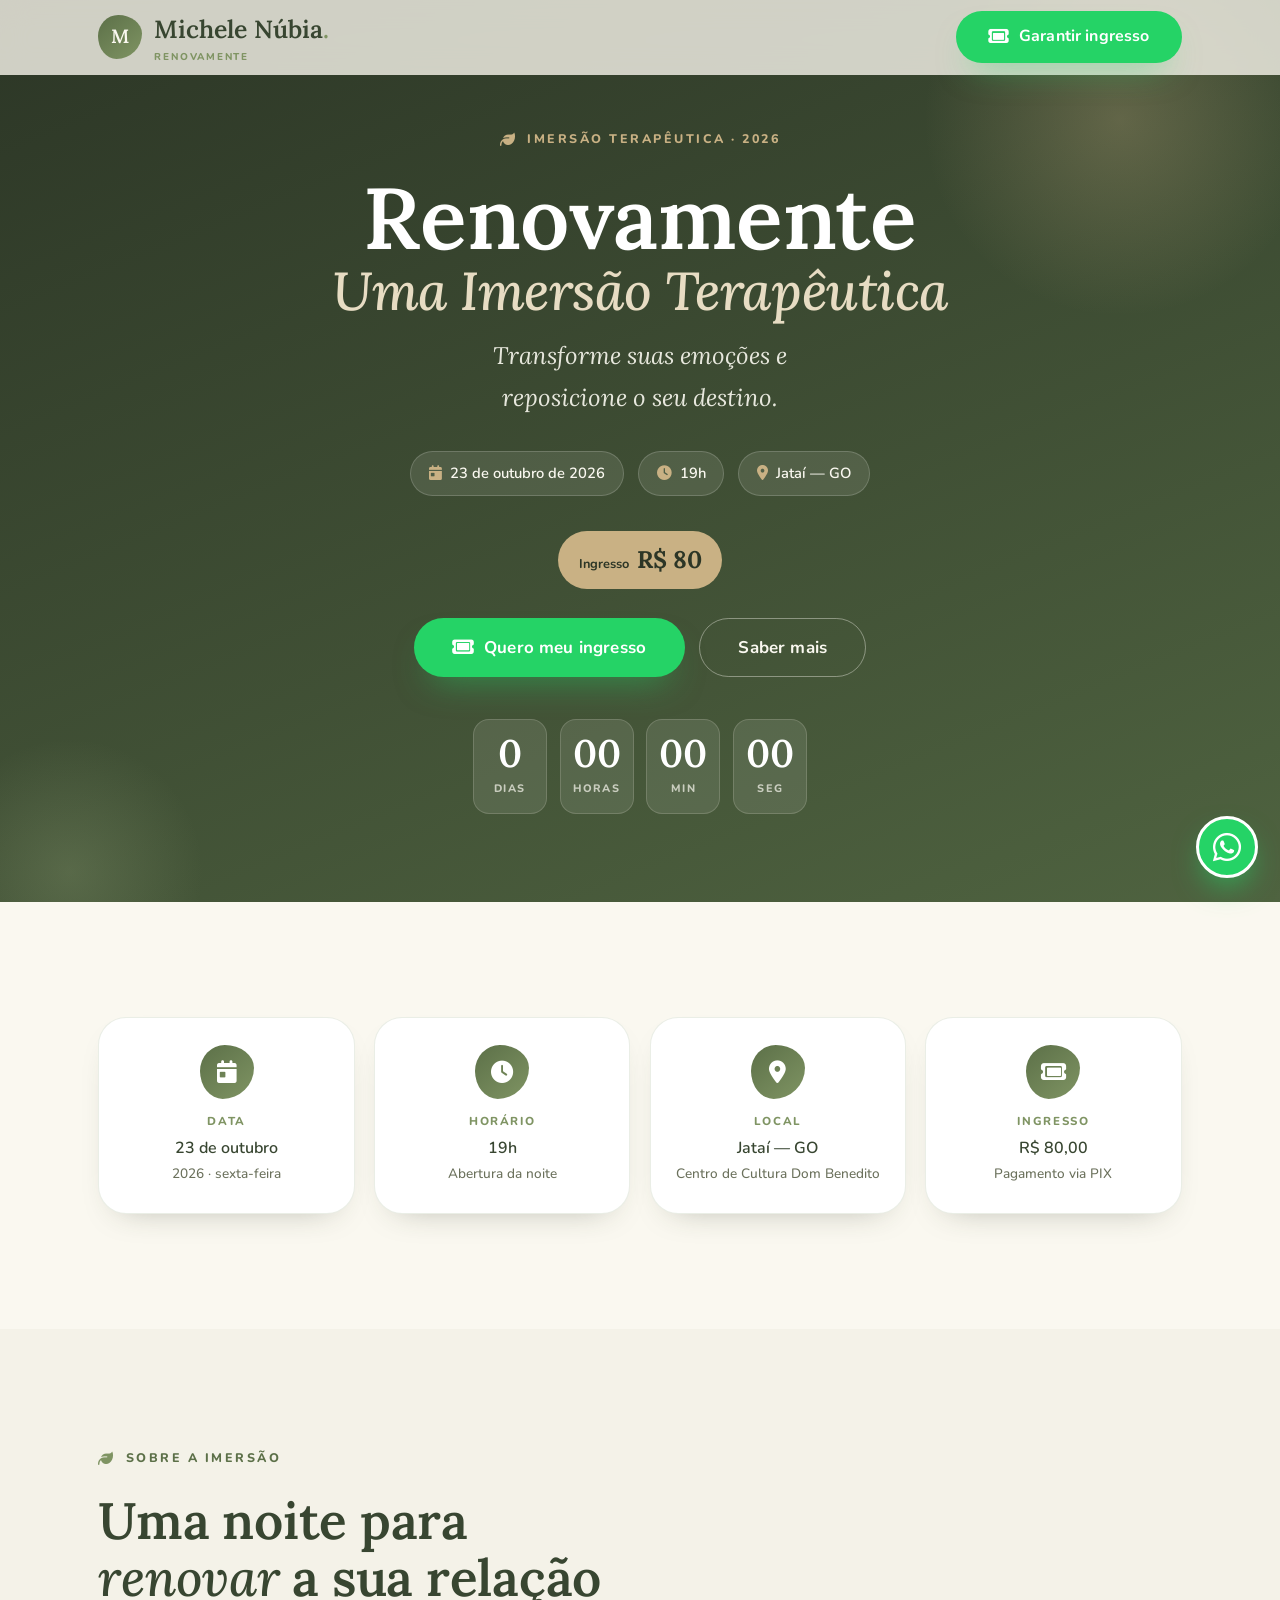
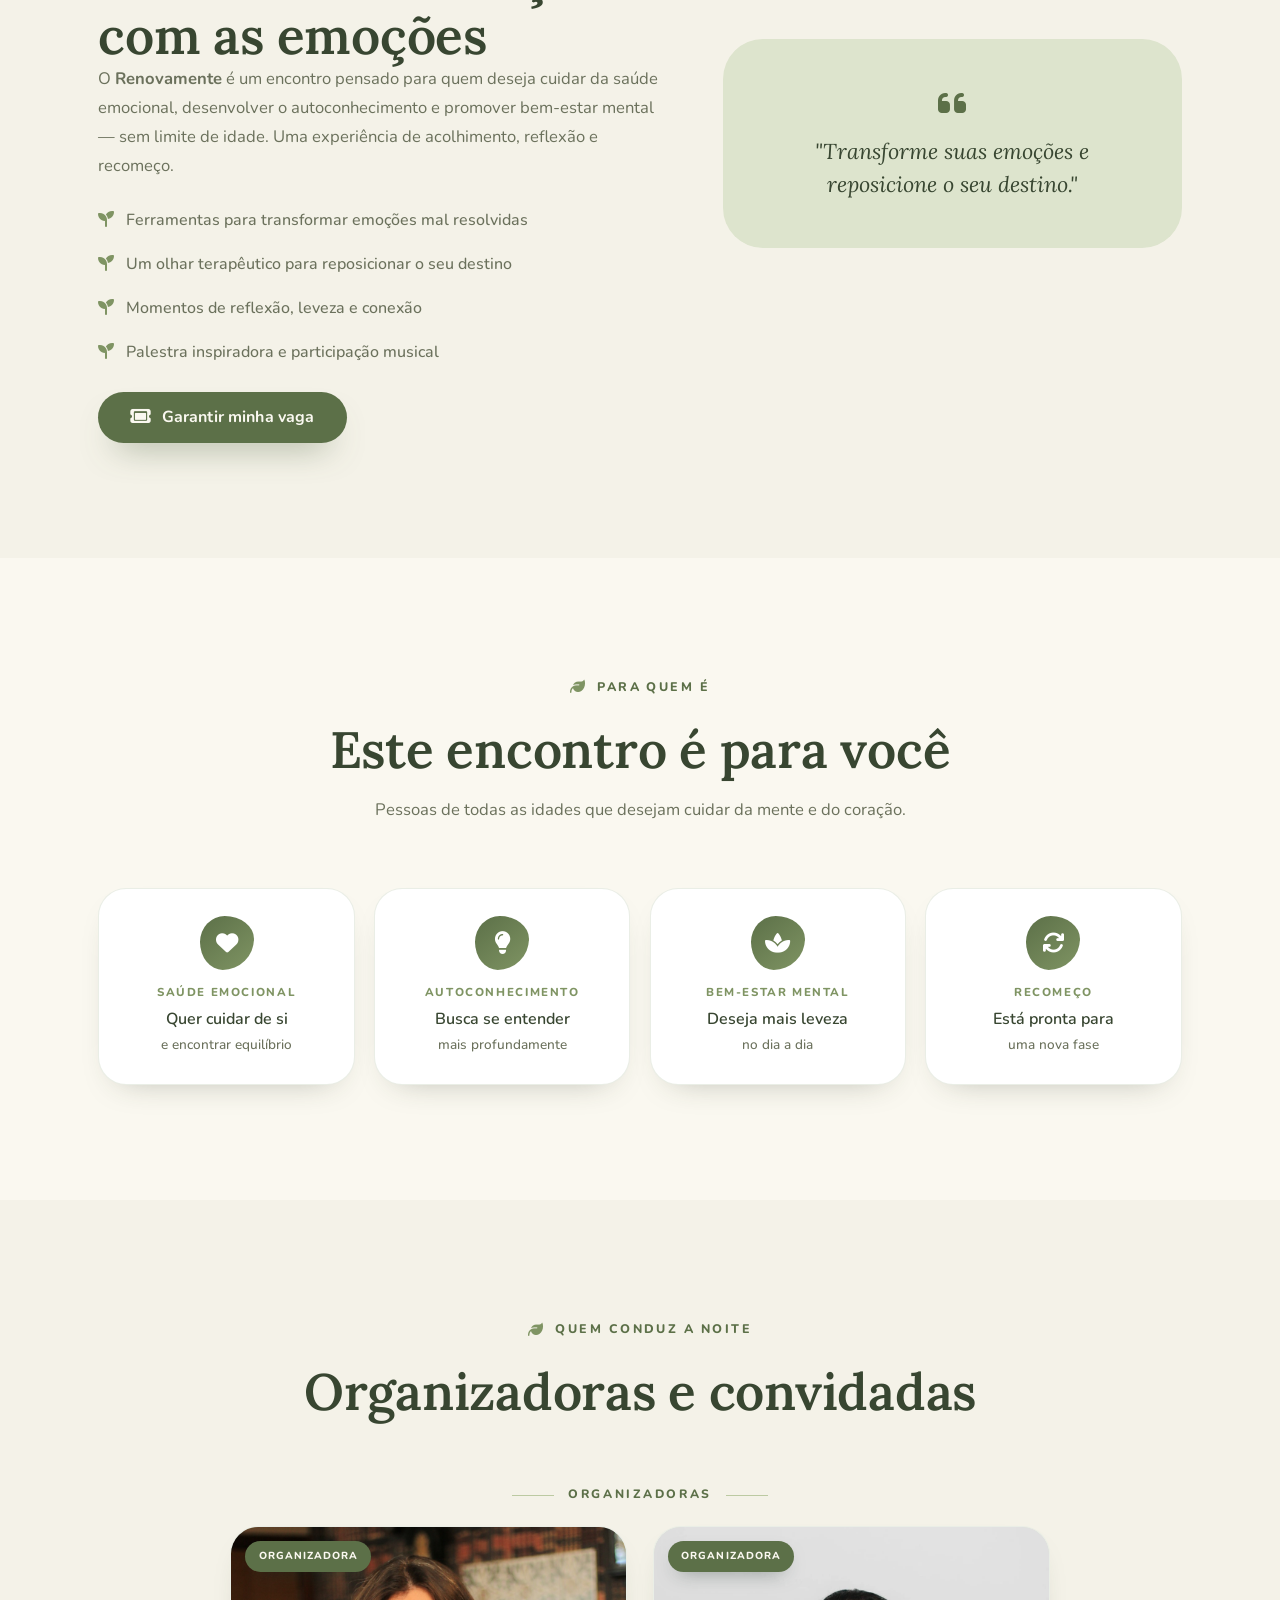
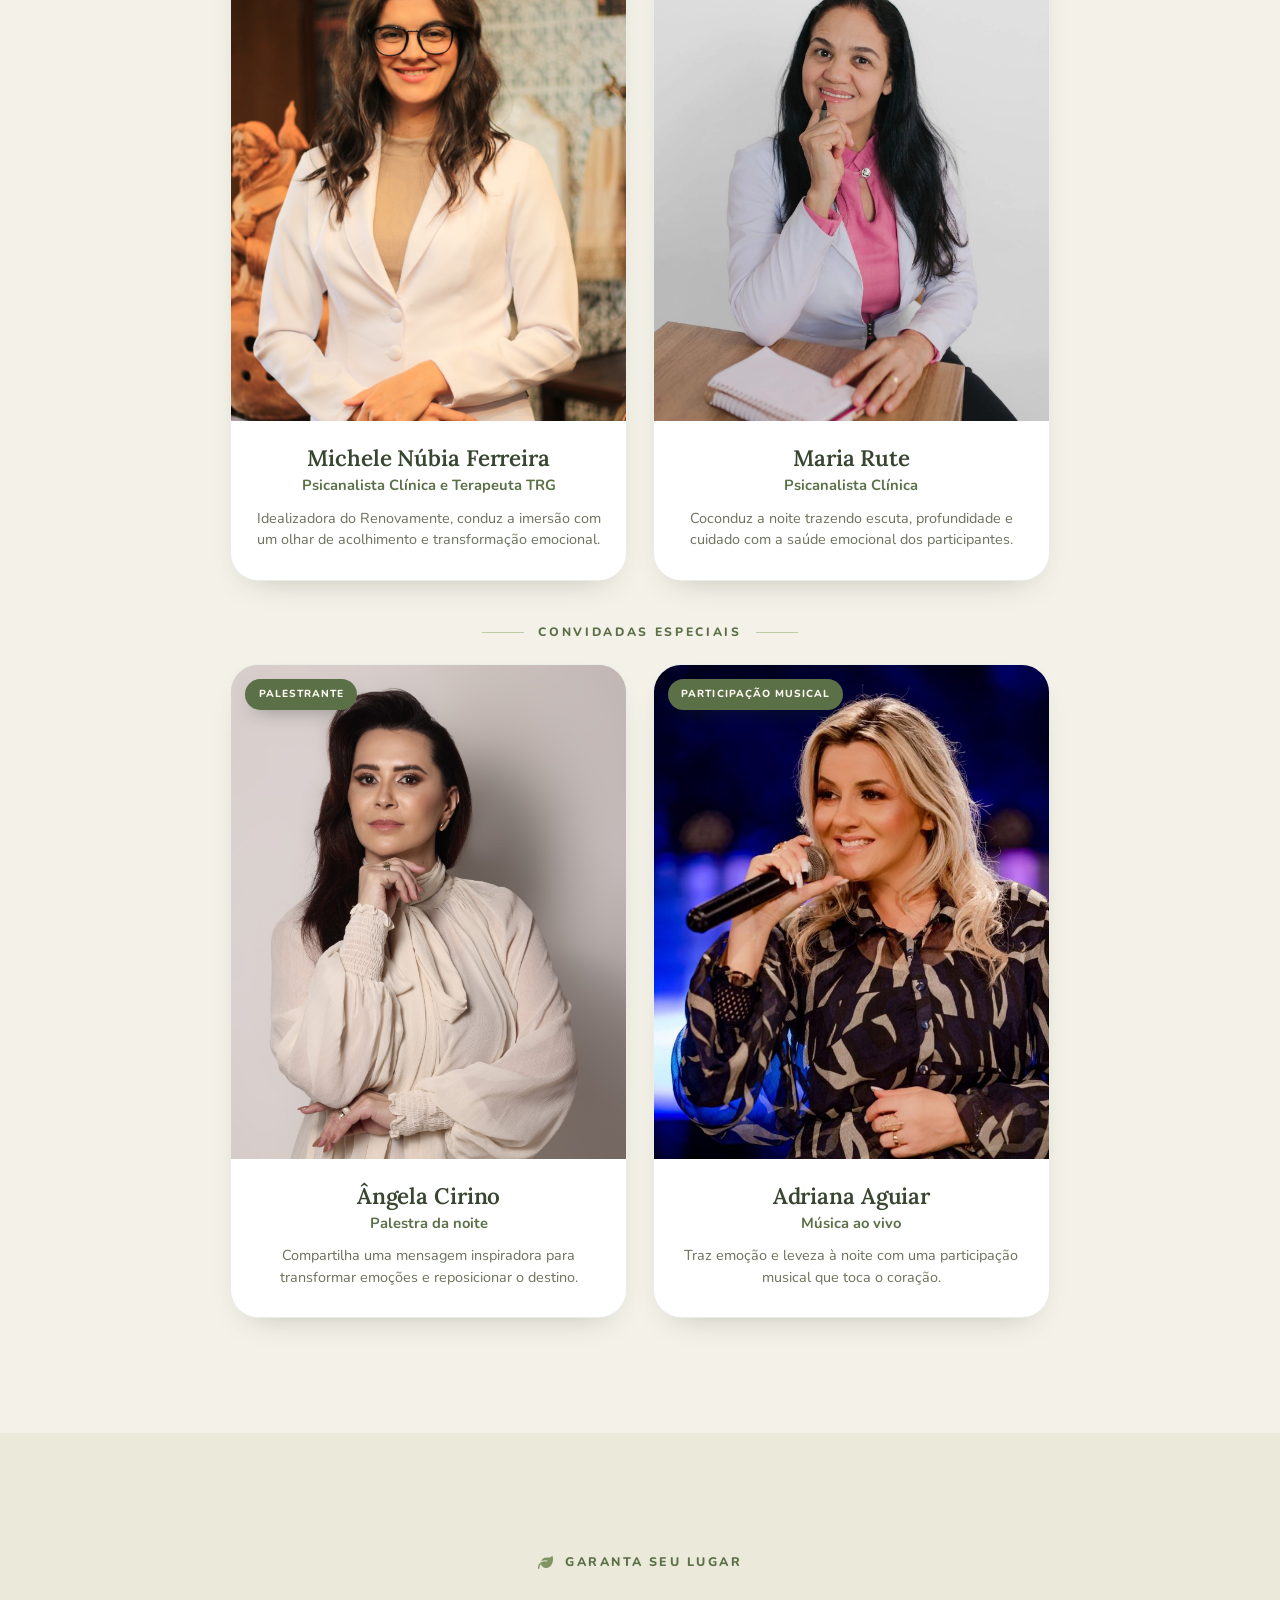
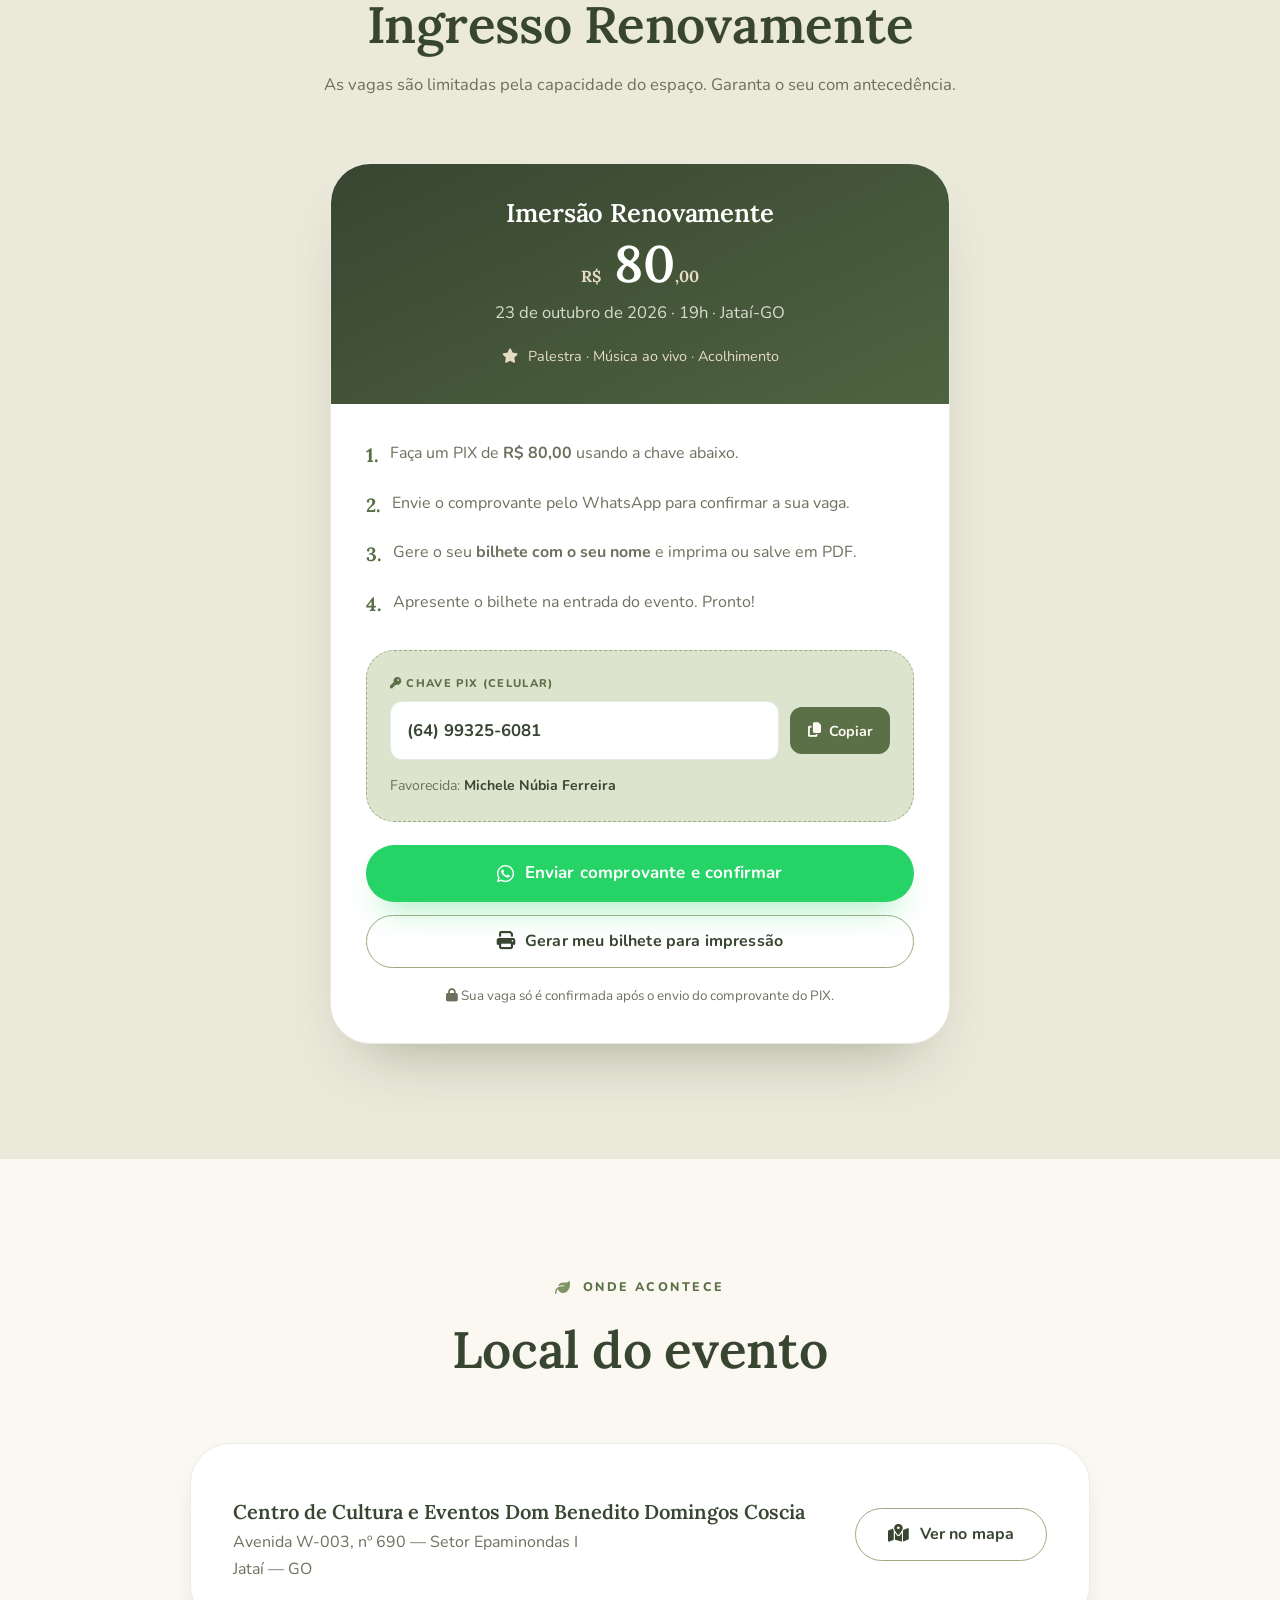
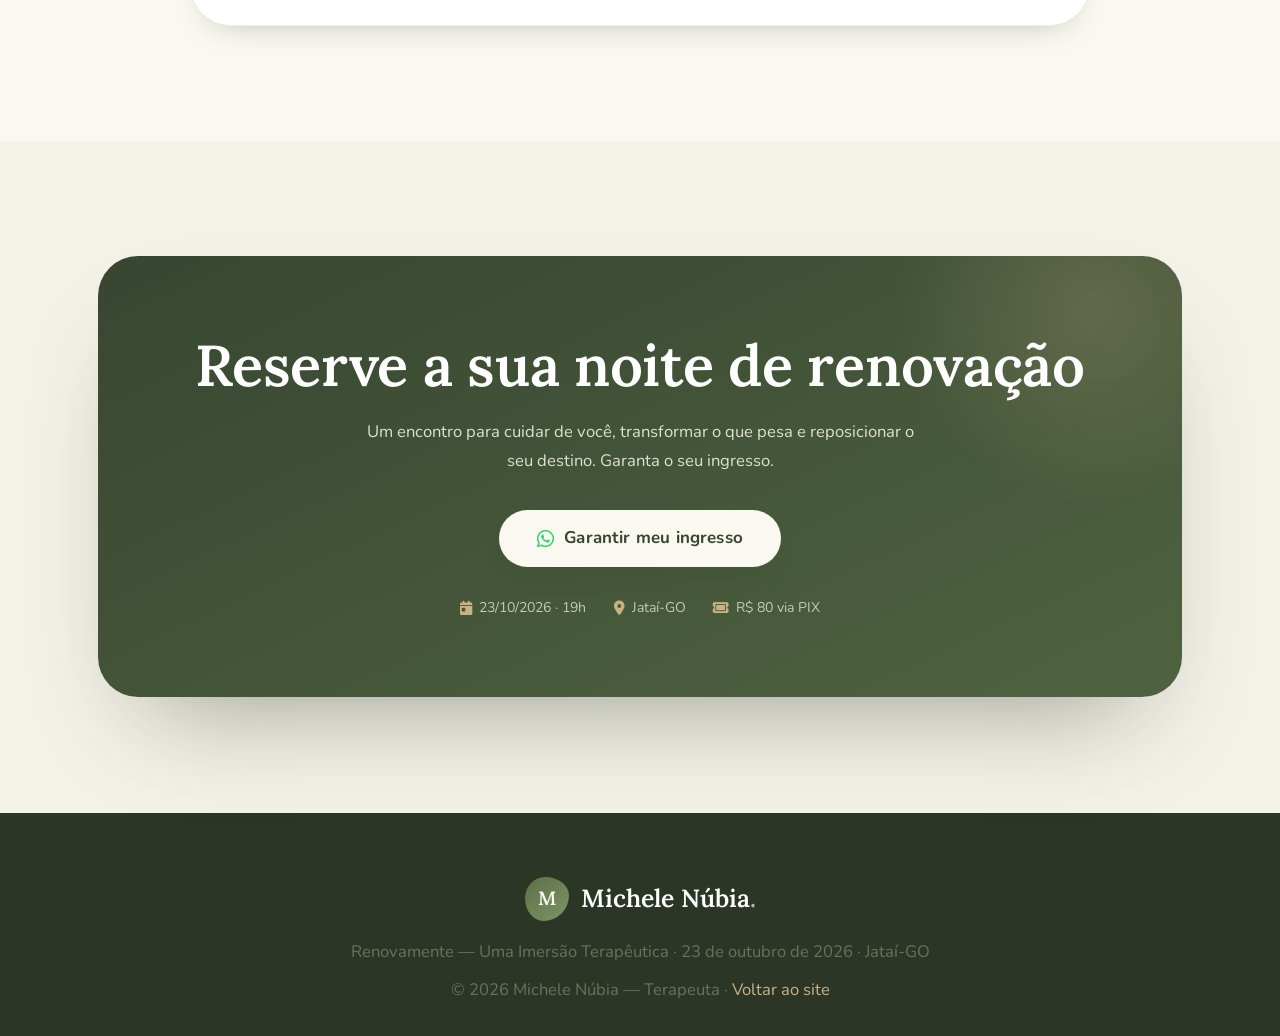
==== renovamente/index.html @ 95443073 "Adiciona fotos reais das organizadoras e convidadas do Renovamente - Fotos de Michele Núbia, Maria R" ====
<!DOCTYPE html>
<html lang="pt-BR">
<head>
  <meta charset="UTF-8">
  <meta name="viewport" content="width=device-width, initial-scale=1.0">

  <!-- ===================== SEO ===================== -->
  <title>Renovamente — Uma Imersão Terapêutica | 23/10/2026 · Jataí-GO</title>
  <meta name="description" content="Renovamente – Uma Imersão Terapêutica com Michele Núbia e Maria Rute. Palestra com Ângela Cirino e participação musical de Adriana Aguiar. 23 de outubro de 2026, 19h, em Jataí-GO. Ingressos R$ 80 via PIX. Transforme suas emoções e reposicione o seu destino.">
  <meta name="robots" content="index, follow, max-image-preview:large">
  <meta name="theme-color" content="#2c3626">
  <link rel="canonical" href="https://michelenubiapsi.com.br/renovamente/">

  <meta property="og:type" content="website">
  <meta property="og:locale" content="pt_BR">
  <meta property="og:site_name" content="Michele Núbia — Terapeuta">
  <meta property="og:title" content="Renovamente — Uma Imersão Terapêutica | 23/10/2026 · Jataí-GO">
  <meta property="og:description" content="Uma noite para transformar suas emoções e reposicionar o seu destino. Palestra, música e acolhimento. 23/10/2026, 19h, Jataí-GO. Ingressos R$ 80 via PIX.">
  <meta property="og:url" content="https://michelenubiapsi.com.br/renovamente/">
  <meta property="og:image" content="https://res.cloudinary.com/dmdaiwkyl/image/upload/v1772127393/META_ADS_1_nq2jwk.png">

  <meta name="twitter:card" content="summary_large_image">
  <meta name="twitter:title" content="Renovamente — Uma Imersão Terapêutica">
  <meta name="twitter:description" content="23/10/2026, 19h, Jataí-GO. Ingressos R$ 80 via PIX. Transforme suas emoções e reposicione o seu destino.">
  <meta name="twitter:image" content="https://res.cloudinary.com/dmdaiwkyl/image/upload/v1772127393/META_ADS_1_nq2jwk.png">

  <link rel="icon" href="/assets/img/favicon.svg" type="image/svg+xml">
  <link rel="apple-touch-icon" href="/assets/img/favicon.svg">

  <link rel="preconnect" href="https://fonts.googleapis.com">
  <link rel="preconnect" href="https://fonts.gstatic.com" crossorigin>
  <link href="https://fonts.googleapis.com/css2?family=Lora:ital,wght@0,400;0,500;0,600;1,400;1,500&family=Nunito:wght@400;500;600;700;800&display=swap" rel="stylesheet">
  <link rel="stylesheet" href="https://cdnjs.cloudflare.com/ajax/libs/font-awesome/6.5.1/css/all.min.css" referrerpolicy="no-referrer">
  <link rel="stylesheet" href="/assets/css/styles.css">
  <link rel="stylesheet" href="/assets/css/renovamente.css">

  <!-- ===================== DADOS ESTRUTURADOS: EVENTO ===================== -->
  <script type="application/ld+json">
  {
    "@context": "https://schema.org",
    "@type": "Event",
    "name": "Renovamente – Uma Imersão Terapêutica",
    "description": "Uma imersão terapêutica para transformar suas emoções e reposicionar o seu destino. Com Michele Núbia Ferreira e Maria Rute (psicanalistas), palestra com Ângela Cirino e participação musical de Adriana Aguiar.",
    "startDate": "2026-10-23T19:00:00-03:00",
    "endDate": "2026-10-23T22:00:00-03:00",
    "eventStatus": "https://schema.org/EventScheduled",
    "eventAttendanceMode": "https://schema.org/OfflineEventAttendanceMode",
    "image": ["https://res.cloudinary.com/dmdaiwkyl/image/upload/v1772127393/META_ADS_1_nq2jwk.png"],
    "location": {
      "@type": "Place",
      "name": "Centro de Cultura e Eventos Dom Benedito Domingos Coscia",
      "address": {
        "@type": "PostalAddress",
        "streetAddress": "Avenida W-003, nº 690, Setor Epaminondas I",
        "addressLocality": "Jataí",
        "addressRegion": "GO",
        "addressCountry": "BR"
      }
    },
    "organizer": [
      { "@type": "Person", "name": "Michele Núbia Ferreira" },
      { "@type": "Person", "name": "Maria Rute" }
    ],
    "performer": [
      { "@type": "Person", "name": "Ângela Cirino" },
      { "@type": "Person", "name": "Adriana Aguiar" }
    ],
    "offers": {
      "@type": "Offer",
      "name": "Ingresso individual",
      "price": "80.00",
      "priceCurrency": "BRL",
      "availability": "https://schema.org/InStock",
      "url": "https://michelenubiapsi.com.br/renovamente/"
    }
  }
  </script>
</head>
<body>

  <!-- ===================== HEADER ===================== -->
  <header class="site-header ev-header">
    <div class="container nav">
      <a href="/" class="brand" aria-label="Michele Núbia — voltar ao site">
        <span class="brand-mark">M</span>
        <span>Michele Núbia<span class="dot">.</span><small>Renovamente</small></span>
      </a>
      <a href="#ingresso" class="btn btn-wa"><i class="fas fa-ticket"></i> Garantir ingresso</a>
    </div>
  </header>

  <main>
    <!-- ===================== HERO ===================== -->
    <section class="ev-hero">
      <div class="container">
        <span class="eyebrow">Imersão Terapêutica · 2026</span>
        <h1>Renovamente <span>Uma Imersão Terapêutica</span></h1>
        <p class="ev-tagline">Transforme suas emoções e reposicione o seu destino.</p>

        <div class="ev-meta">
          <span><i class="fas fa-calendar-day"></i> 23 de outubro de 2026</span>
          <span><i class="fas fa-clock"></i> 19h</span>
          <span><i class="fas fa-location-dot"></i> Jataí — GO</span>
        </div>

        <div class="ev-price-pill"><small>Ingresso</small> <b>R$ 80</b></div>

        <div class="ev-hero-cta">
          <a href="#ingresso" class="btn btn-wa btn-lg"><i class="fas fa-ticket"></i> Quero meu ingresso</a>
          <a href="#evento" class="btn btn-outline btn-lg" style="color:#faf8f0;border-color:rgba(250,248,240,.4)">Saber mais</a>
        </div>

        <div class="countdown" id="countdown" aria-label="Contagem regressiva para o evento">
          <div class="cd-box"><b id="cd-d">--</b><span>dias</span></div>
          <div class="cd-box"><b id="cd-h">--</b><span>horas</span></div>
          <div class="cd-box"><b id="cd-m">--</b><span>min</span></div>
          <div class="cd-box"><b id="cd-s">--</b><span>seg</span></div>
        </div>
      </div>
    </section>

    <!-- ===================== INFO RÁPIDA ===================== -->
    <section class="ev-info">
      <div class="container">
        <div class="ev-info-grid">
          <div class="ev-info-card reveal"><i class="fas fa-calendar-day"></i><h4>Data</h4><p>23 de outubro<small>2026 · sexta-feira</small></p></div>
          <div class="ev-info-card reveal"><i class="fas fa-clock"></i><h4>Horário</h4><p>19h<small>Abertura da noite</small></p></div>
          <div class="ev-info-card reveal"><i class="fas fa-location-dot"></i><h4>Local</h4><p>Jataí — GO<small>Centro de Cultura Dom Benedito</small></p></div>
          <div class="ev-info-card reveal"><i class="fas fa-ticket"></i><h4>Ingresso</h4><p>R$ 80,00<small>Pagamento via PIX</small></p></div>
        </div>
      </div>
    </section>

    <!-- ===================== SOBRE O EVENTO ===================== -->
    <section id="evento">
      <div class="container ev-about-grid">
        <div class="reveal">
          <span class="eyebrow">Sobre a imersão</span>
          <h2>Uma noite para <em>renovar</em> a sua relação com as emoções</h2>
          <p>O <strong>Renovamente</strong> é um encontro pensado para quem deseja cuidar da saúde emocional, desenvolver o autoconhecimento e promover bem-estar mental — sem limite de idade. Uma experiência de acolhimento, reflexão e recomeço.</p>
          <ul class="ev-benefits">
            <li><i class="fas fa-seedling"></i> Ferramentas para transformar emoções mal resolvidas</li>
            <li><i class="fas fa-seedling"></i> Um olhar terapêutico para reposicionar o seu destino</li>
            <li><i class="fas fa-seedling"></i> Momentos de reflexão, leveza e conexão</li>
            <li><i class="fas fa-seedling"></i> Palestra inspiradora e participação musical</li>
          </ul>
          <a href="#ingresso" class="btn btn-moss" style="margin-top:1.6rem"><i class="fas fa-ticket"></i> Garantir minha vaga</a>
        </div>
        <div class="ev-quote-card reveal">
          <i class="fas fa-quote-left"></i>
          <p>"Transforme suas emoções e reposicione o seu destino."</p>
        </div>
      </div>
    </section>

    <!-- ===================== PARA QUEM É ===================== -->
    <section class="ev-info">
      <div class="container">
        <div class="section-head reveal">
          <span class="eyebrow">Para quem é</span>
          <h2>Este encontro é para você</h2>
          <p>Pessoas de todas as idades que desejam cuidar da mente e do coração.</p>
        </div>
        <div class="ev-info-grid">
          <div class="ev-info-card reveal"><i class="fas fa-heart"></i><h4>Saúde emocional</h4><p>Quer cuidar de si<small>e encontrar equilíbrio</small></p></div>
          <div class="ev-info-card reveal"><i class="fas fa-lightbulb"></i><h4>Autoconhecimento</h4><p>Busca se entender<small>mais profundamente</small></p></div>
          <div class="ev-info-card reveal"><i class="fas fa-spa"></i><h4>Bem-estar mental</h4><p>Deseja mais leveza<small>no dia a dia</small></p></div>
          <div class="ev-info-card reveal"><i class="fas fa-arrows-rotate"></i><h4>Recomeço</h4><p>Está pronta para<small>uma nova fase</small></p></div>
        </div>
      </div>
    </section>

    <!-- ===================== ORGANIZADORAS E CONVIDADAS ===================== -->
    <section id="quem">
      <div class="container">
        <div class="section-head reveal">
          <span class="eyebrow">Quem conduz a noite</span>
          <h2>Organizadoras e convidadas</h2>
        </div>

        <p class="people-label">Organizadoras</p>
        <div class="people-grid">
          <div class="person-card reveal">
            <div class="person-photo">
              <span class="tag">Organizadora</span>
              <img src="/assets/img/equipe/michele.jpg" alt="Michele Núbia Ferreira" loading="lazy" width="900" height="1125">
            </div>
            <div class="person-body">
              <h3>Michele Núbia Ferreira</h3>
              <p class="role">Psicanalista Clínica e Terapeuta TRG</p>
              <p class="desc">Idealizadora do Renovamente, conduz a imersão com um olhar de acolhimento e transformação emocional.</p>
            </div>
          </div>
          <div class="person-card reveal">
            <div class="person-photo">
              <span class="tag">Organizadora</span>
              <img src="/assets/img/equipe/maria-rute.jpg" alt="Maria Rute" loading="lazy" width="900" height="1125">
            </div>
            <div class="person-body">
              <h3>Maria Rute</h3>
              <p class="role">Psicanalista Clínica</p>
              <p class="desc">Coconduz a noite trazendo escuta, profundidade e cuidado com a saúde emocional dos participantes.</p>
            </div>
          </div>
        </div>

        <p class="people-label">Convidadas especiais</p>
        <div class="people-grid guests">
          <div class="person-card reveal">
            <div class="person-photo">
              <span class="tag">Palestrante</span>
              <img src="/assets/img/equipe/angela-cirino.jpg" alt="Ângela Cirino" loading="lazy" width="900" height="1125">
            </div>
            <div class="person-body">
              <h3>Ângela Cirino</h3>
              <p class="role">Palestra da noite</p>
              <p class="desc">Compartilha uma mensagem inspiradora para transformar emoções e reposicionar o destino.</p>
            </div>
          </div>
          <div class="person-card reveal">
            <div class="person-photo">
              <span class="tag">Participação musical</span>
              <img src="/assets/img/equipe/adriana-aguiar.jpg" alt="Adriana Aguiar" loading="lazy" width="900" height="1125">
            </div>
            <div class="person-body">
              <h3>Adriana Aguiar</h3>
              <p class="role">Música ao vivo</p>
              <p class="desc">Traz emoção e leveza à noite com uma participação musical que toca o coração.</p>
            </div>
          </div>
        </div>
      </div>
    </section>

    <!-- ===================== INGRESSO / PIX ===================== -->
    <section id="ingresso" class="ticket">
      <div class="container">
        <div class="section-head reveal">
          <span class="eyebrow">Garanta seu lugar</span>
          <h2>Ingresso Renovamente</h2>
          <p>As vagas são limitadas pela capacidade do espaço. Garanta o seu com antecedência.</p>
        </div>

        <div class="ticket-card reveal">
          <div class="ticket-top">
            <h3>Imersão Renovamente</h3>
            <div class="price"><small>R$</small> 80<small>,00</small></div>
            <p>23 de outubro de 2026 · 19h · Jataí-GO</p>
            <div class="ticket-perf"><i class="fas fa-star"></i> Palestra · Música ao vivo · Acolhimento</div>
          </div>
          <div class="ticket-body">
            <ol class="ticket-steps">
              <li><b>1.</b> <span>Faça um PIX de <strong>R$ 80,00</strong> usando a chave abaixo.</span></li>
              <li><b>2.</b> <span>Envie o comprovante pelo WhatsApp para confirmar a sua vaga.</span></li>
              <li><b>3.</b> <span>Gere o seu <strong>bilhete com o seu nome</strong> e imprima ou salve em PDF.</span></li>
              <li><b>4.</b> <span>Apresente o bilhete na entrada do evento. Pronto!</span></li>
            </ol>

            <div class="pix-box">
              <label><i class="fas fa-key"></i> Chave PIX (celular)</label>
              <div class="pix-row">
                <div class="pix-key" id="pixKey">(64) 99325-6081</div>
                <button class="pix-copy" id="pixCopy" type="button" data-pix="+5564993256081"><i class="fas fa-copy"></i> Copiar</button>
              </div>
              <p class="pix-fav">Favorecida: <b>Michele Núbia Ferreira</b></p>
            </div>

            <a href="https://wa.me/556493256081?text=Ol%C3%A1!%20Quero%20garantir%20meu%20ingresso%20para%20o%20Renovamente%20(23%2F10%2F2026).%20Vou%20enviar%20o%20comprovante%20do%20PIX." class="btn btn-wa btn-block btn-lg" target="_blank" rel="noopener"><i class="fab fa-whatsapp"></i> Enviar comprovante e confirmar</a>
            <a href="/renovamente/bilhete/" class="btn btn-outline btn-block" style="margin-top:0.8rem"><i class="fas fa-print"></i> Gerar meu bilhete para impressão</a>
            <p class="ticket-note"><i class="fas fa-lock"></i> Sua vaga só é confirmada após o envio do comprovante do PIX.</p>
          </div>
        </div>
      </div>
    </section>

    <!-- ===================== LOCAL ===================== -->
    <section id="local" class="ev-info">
      <div class="container">
        <div class="section-head reveal">
          <span class="eyebrow">Onde acontece</span>
          <h2>Local do evento</h2>
        </div>
        <div class="venue-card reveal">
          <div>
            <address>
              <strong>Centro de Cultura e Eventos Dom Benedito Domingos Coscia</strong>
              Avenida W-003, nº 690 — Setor Epaminondas I<br>
              Jataí — GO
            </address>
          </div>
          <a href="https://www.google.com/maps/search/?api=1&query=Centro+de+Cultura+e+Eventos+Dom+Benedito+Domingos+Coscia+Jata%C3%AD+GO" class="btn btn-outline" target="_blank" rel="noopener"><i class="fas fa-map-location-dot"></i> Ver no mapa</a>
        </div>
      </div>
    </section>

    <!-- ===================== CTA FINAL ===================== -->
    <section class="final-cta">
      <div class="container">
        <div class="final-cta-card reveal">
          <h2>Reserve a sua noite de renovação</h2>
          <p>Um encontro para cuidar de você, transformar o que pesa e reposicionar o seu destino. Garanta o seu ingresso.</p>
          <a href="https://wa.me/556493256081?text=Ol%C3%A1!%20Quero%20garantir%20meu%20ingresso%20para%20o%20Renovamente%20(23%2F10%2F2026)." class="btn btn-light btn-lg" target="_blank" rel="noopener"><i class="fab fa-whatsapp" style="color:#25d366"></i> Garantir meu ingresso</a>
          <div class="final-cta-meta">
            <span><i class="fas fa-calendar-day"></i> 23/10/2026 · 19h</span>
            <span><i class="fas fa-location-dot"></i> Jataí-GO</span>
            <span><i class="fas fa-ticket"></i> R$ 80 via PIX</span>
          </div>
        </div>
      </div>
    </section>
  </main>

  <!-- ===================== FOOTER ===================== -->
  <footer class="site-footer">
    <div class="container">
      <div class="footer-bottom" style="border:none;padding-top:0">
        <a href="/" class="brand" style="justify-content:center;margin-bottom:1rem"><span class="brand-mark">M</span><span style="color:#fff">Michele Núbia<span style="color:var(--wheat)">.</span></span></a>
        <p>Renovamente — Uma Imersão Terapêutica · 23 de outubro de 2026 · Jataí-GO</p>
        <p style="margin-top:0.6rem">© <span id="year">2026</span> Michele Núbia — Terapeuta · <a href="/" style="color:var(--wheat)">Voltar ao site</a></p>
      </div>
    </div>
  </footer>

  <a href="https://wa.me/556493256081?text=Ol%C3%A1!%20Tenho%20interesse%20no%20evento%20Renovamente%20(23%2F10%2F2026)." class="wa-float" target="_blank" rel="noopener" aria-label="Falar no WhatsApp">
    <i class="fab fa-whatsapp"></i>
  </a>

  <script src="/assets/js/main.js" defer></script>
  <script>
    /* Contagem regressiva */
    (function () {
      var target = new Date('2026-10-23T19:00:00-03:00').getTime();
      var d = document.getElementById('cd-d'), h = document.getElementById('cd-h'),
          m = document.getElementById('cd-m'), s = document.getElementById('cd-s');
      function tick() {
        var diff = target - Date.now();
        if (diff < 0) diff = 0;
        var day = Math.floor(diff / 86400000);
        var hour = Math.floor(diff % 86400000 / 3600000);
        var min = Math.floor(diff % 3600000 / 60000);
        var sec = Math.floor(diff % 60000 / 1000);
        if (d) d.textContent = day;
        if (h) h.textContent = String(hour).padStart(2, '0');
        if (m) m.textContent = String(min).padStart(2, '0');
        if (s) s.textContent = String(sec).padStart(2, '0');
      }
      tick(); setInterval(tick, 1000);
    })();

    /* Copiar chave PIX */
    (function () {
      var btn = document.getElementById('pixCopy');
      if (!btn) return;
      btn.addEventListener('click', function () {
        var key = btn.getAttribute('data-pix');
        var done = function () {
          btn.classList.add('copied');
          btn.innerHTML = '<i class="fas fa-check"></i> Copiado!';
          setTimeout(function () { btn.classList.remove('copied'); btn.innerHTML = '<i class="fas fa-copy"></i> Copiar'; }, 2200);
        };
        if (navigator.clipboard && navigator.clipboard.writeText) {
          navigator.clipboard.writeText(key).then(done).catch(fallback);
        } else { fallback(); }
        function fallback() {
          var t = document.createElement('textarea'); t.value = key; document.body.appendChild(t);
          t.select(); try { document.execCommand('copy'); } catch (e) {} document.body.removeChild(t); done();
        }
      });
    })();
  </script>
</body>
</html>
---- assets/css/styles.css ----
/* =========================================================
   Michele Núbia — Terapeuta TRG & Psicanálise
   Design System v4 — "Natural & Sereno"
   Lora + Nunito • Musgo / Sálvia / Aveia / Trigo • orgânico
   ========================================================= */

/* ---------- Design Tokens ---------- */
:root {
  --green-900: #2c3626;
  --green-800: #384631;
  --moss-700: #4f6340;
  --moss-600: #5c7048;
  --sage-500: #7f9463;
  --sage-400: #9aac7f;
  --sage-300: #bccaa2;
  --sage-100: #dde4cd;
  --wheat: #c9b184;
  --wheat-soft: #e7dcc3;
  --oat: #f4f2e8;
  --oat-2: #ebe9da;
  --cream: #faf8f0;
  --ink: #37402f;
  --ink-soft: #6b715c;
  --white: #ffffff;

  --wa: #25d366;
  --wa-dark: #1ebe5a;

  --font-display: 'Lora', Georgia, 'Times New Roman', serif;
  --font-body: 'Nunito', -apple-system, BlinkMacSystemFont, 'Segoe UI', sans-serif;

  --step-hero: clamp(2.6rem, 1.5rem + 5vw, 4.8rem);
  --step-h2: clamp(2rem, 1.35rem + 2.7vw, 3.2rem);
  --step-h3: clamp(1.3rem, 1.1rem + 1vw, 1.6rem);
  --step-lead: clamp(1.06rem, 1rem + 0.5vw, 1.26rem);

  /* Formas orgânicas */
  --blob: 46% 54% 58% 42% / 48% 42% 58% 52%;
  --blob-2: 58% 42% 44% 56% / 52% 56% 44% 48%;
  --radius-sm: 16px;
  --radius: 28px;
  --radius-lg: 40px;
  --shadow-sm: 0 14px 34px -22px rgba(44, 54, 38, 0.4);
  --shadow: 0 34px 64px -34px rgba(44, 54, 38, 0.38);
  --shadow-lg: 0 54px 100px -48px rgba(44, 54, 38, 0.45);
  --maxw: 1160px;
  --ease: cubic-bezier(0.22, 1, 0.36, 1);
}

/* ---------- Reset ---------- */
*, *::before, *::after { margin: 0; padding: 0; box-sizing: border-box; }
html { scroll-behavior: smooth; scroll-padding-top: 90px; -webkit-text-size-adjust: 100%; }
body {
  font-family: var(--font-body);
  background: var(--oat);
  color: var(--ink);
  line-height: 1.75;
  font-weight: 400;
  overflow-x: hidden;
  -webkit-font-smoothing: antialiased;
}
img { max-width: 100%; display: block; }
a { color: inherit; text-decoration: none; }
ul { list-style: none; }

/* ---------- Tipografia ---------- */
h1, h2, h3, h4 { font-family: var(--font-display); font-weight: 600; line-height: 1.12; color: var(--green-800); letter-spacing: -0.005em; }
.h1 { font-size: var(--step-hero); font-weight: 500; }
h2 { font-size: var(--step-h2); font-weight: 600; }
h3 { font-size: var(--step-h3); }
p { color: var(--ink-soft); font-size: 1.04rem; }
.lead { font-size: var(--step-lead); color: var(--ink-soft); line-height: 1.75; }
em, .italic, .text-accent { font-family: var(--font-display); font-style: italic; font-weight: 500; }
.text-accent { color: var(--moss-600); }
.h1 em { color: var(--moss-600); }

/* ---------- Layout ---------- */
.container { width: 100%; max-width: var(--maxw); margin: 0 auto; padding: 0 clamp(1.2rem, 4vw, 2.4rem); }
section { padding: clamp(4.2rem, 9vw, 8rem) 0; position: relative; }

/* Rótulo com folhinha */
.eyebrow {
  display: inline-flex; align-items: center; gap: 10px;
  font-family: var(--font-body); font-size: 0.78rem; font-weight: 800;
  letter-spacing: 0.2em; text-transform: uppercase; color: var(--moss-600);
  margin-bottom: 1.3rem;
}
.eyebrow::before { content: "\f06c"; font-family: "Font Awesome 6 Free"; font-weight: 900; color: var(--sage-500); font-size: 0.95rem; }
.section-head { max-width: 720px; margin: 0 auto clamp(2.6rem, 5vw, 4rem); text-align: center; }
.section-head .eyebrow { justify-content: center; }
.section-head p { margin-top: 1.05rem; }

/* ---------- Botões ---------- */
.btn {
  display: inline-flex; align-items: center; justify-content: center; gap: 10px;
  font-family: var(--font-body); font-weight: 700; font-size: 1rem; letter-spacing: 0.01em;
  padding: 1rem 2rem; border-radius: 44px; cursor: pointer; border: none;
  transition: transform 0.25s var(--ease), box-shadow 0.25s var(--ease), background 0.25s, color 0.25s;
  text-align: center; line-height: 1.2;
}
.btn i { font-size: 1.15em; }
.btn-lg { font-size: 1.06rem; padding: 1.15rem 2.4rem; }
.btn-block { width: 100%; }

.btn-wa { background: var(--wa); color: var(--white); box-shadow: 0 18px 34px -16px rgba(37, 211, 102, 0.55); }
.btn-wa:hover { background: var(--wa-dark); transform: translateY(-3px); box-shadow: 0 24px 42px -16px rgba(37, 211, 102, 0.6); }

.btn-moss { background: var(--moss-600); color: var(--cream); box-shadow: 0 18px 34px -18px rgba(79, 99, 64, 0.7); }
.btn-moss:hover { background: var(--green-800); transform: translateY(-3px); }

.btn-outline { background: transparent; color: var(--green-800); border: 1.5px solid var(--sage-400); }
.btn-outline:hover { background: var(--moss-600); border-color: var(--moss-600); color: var(--cream); transform: translateY(-2px); }

.btn-light { background: var(--cream); color: var(--green-800); box-shadow: var(--shadow-sm); }
.btn-light:hover { transform: translateY(-3px); box-shadow: var(--shadow); }

/* ---------- Header ---------- */
.site-header {
  position: fixed; inset: 0 0 auto 0; z-index: 1000;
  background: rgba(244, 242, 232, 0.82); backdrop-filter: blur(14px); -webkit-backdrop-filter: blur(14px);
  border-bottom: 1px solid transparent; transition: box-shadow 0.3s, border-color 0.3s;
}
.site-header.scrolled { box-shadow: 0 10px 34px -24px rgba(44, 54, 38, 0.7); border-color: rgba(127, 148, 99, 0.16); }
.nav { display: flex; align-items: center; justify-content: space-between; height: 78px; }

.brand { display: flex; align-items: center; gap: 12px; font-family: var(--font-display); font-size: 1.55rem; font-weight: 600; color: var(--green-800); }
.brand .dot { color: var(--sage-500); }
.brand-mark {
  width: 44px; height: 44px; border-radius: var(--blob); flex: 0 0 auto; display: grid; place-items: center;
  color: var(--cream); font-family: var(--font-display); font-size: 1.2rem; font-weight: 600;
  background: linear-gradient(140deg, var(--moss-600), var(--sage-500)); box-shadow: var(--shadow-sm);
}

.nav-links { display: flex; align-items: center; gap: 2rem; }
.nav-links a { font-weight: 700; font-size: 0.92rem; color: var(--green-800); position: relative; }
.nav-links a:not(.btn)::after { content: ''; position: absolute; left: 0; bottom: -6px; height: 1.5px; width: 0; background: var(--sage-500); transition: width 0.3s var(--ease); }
.nav-links a:not(.btn):hover::after { width: 100%; }

.nav-toggle { display: none; width: 46px; height: 46px; border: none; cursor: pointer; background: var(--cream); border-radius: 50%; box-shadow: var(--shadow-sm); flex-direction: column; align-items: center; justify-content: center; gap: 5px; }
.nav-toggle span { width: 22px; height: 2px; background: var(--green-800); border-radius: 2px; transition: 0.3s var(--ease); }
.nav-toggle.open span:nth-child(1) { transform: translateY(7px) rotate(45deg); }
.nav-toggle.open span:nth-child(2) { opacity: 0; }
.nav-toggle.open span:nth-child(3) { transform: translateY(-7px) rotate(-45deg); }

.mobile-nav { position: fixed; inset: 0; z-index: 999; background: linear-gradient(160deg, var(--green-800), var(--moss-700)); display: flex; flex-direction: column; justify-content: center; align-items: center; gap: 1.7rem; transform: translateY(-100%); transition: transform 0.45s var(--ease); padding: 2rem; }
.mobile-nav.open { transform: translateY(0); }
.mobile-nav a { color: var(--cream); font-family: var(--font-display); font-size: 2rem; font-weight: 500; }
.mobile-nav a.btn { font-family: var(--font-body); font-size: 1.05rem; margin-top: 1rem; }

/* ---------- Hero ---------- */
.hero { padding-top: clamp(8rem, 14vh, 10rem); overflow: hidden; }
.hero::before { content: ''; position: absolute; width: 520px; height: 520px; border-radius: var(--blob-2); background: radial-gradient(closest-side, var(--sage-100), transparent 70%); top: -120px; right: -80px; z-index: 0; }
.hero-grid { display: grid; grid-template-columns: 1.05fr 0.95fr; gap: clamp(2rem, 5vw, 5rem); align-items: center; position: relative; z-index: 1; }
.hero-copy .eyebrow { margin-bottom: 1.5rem; }
.hero-copy .lead { margin: 1.5rem 0 2rem; max-width: 46ch; }

.trust-row { display: flex; flex-wrap: wrap; gap: 0.7rem 1.8rem; margin: 1.8rem 0 2.2rem; }
.trust-row li { display: flex; align-items: center; gap: 8px; font-weight: 700; font-size: 0.9rem; color: var(--green-800); }
.trust-row i { color: var(--sage-500); }

.hero-cta { display: flex; flex-wrap: wrap; gap: 0.9rem; align-items: center; }
.hero-note { display: flex; align-items: center; gap: 8px; font-size: 0.88rem; color: var(--ink-soft); margin-top: 1.3rem; }
.hero-note i { color: var(--sage-500); }

/* Hero media — blob orgânico */
.hero-media { position: relative; display: flex; justify-content: center; }
.hero-media::before { content: ''; position: absolute; width: 96%; aspect-ratio: 1; background: var(--sage-100); border-radius: var(--blob); top: 4%; left: 2%; z-index: 0; }
.hero-photo { position: relative; z-index: 1; width: min(420px, 100%); aspect-ratio: 1/1.08; object-fit: cover; border-radius: var(--blob); box-shadow: var(--shadow-lg); border: 10px solid var(--white); }
.hero-frame { position: absolute; z-index: 0; width: min(420px, 100%); aspect-ratio: 1/1.08; border: 1.5px solid var(--sage-400); border-radius: var(--blob-2); top: 26px; left: 50%; transform: translateX(-40%); }
.hero-badge { position: absolute; z-index: 2; background: var(--white); border-radius: 18px; box-shadow: var(--shadow); padding: 0.9rem 1.1rem; display: flex; align-items: center; gap: 12px; }
.hero-badge i { font-size: 1.35rem; color: var(--sage-500); }
.hero-badge strong { display: block; font-size: 1.02rem; color: var(--green-800); font-family: var(--font-display); font-weight: 600; }
.hero-badge small { color: var(--ink-soft); font-size: 0.78rem; }
.hero-badge.tl { top: 6%; left: -4%; }
.hero-badge.br { bottom: 8%; right: -3%; }

/* ---------- Faixa de confiança ---------- */
.assurance { background: var(--green-800); color: var(--cream); }
.assurance-grid { display: grid; grid-template-columns: repeat(4, 1fr); gap: 1.5rem; text-align: center; }
.assurance-item i { font-size: 1.4rem; color: var(--wheat); margin-bottom: 0.5rem; display: block; }
.assurance-item strong { font-family: var(--font-display); font-size: 1.2rem; font-weight: 600; color: var(--white); display: block; }
.assurance-item span { font-size: 0.83rem; color: rgba(250, 248, 240, 0.72); }

/* ---------- Dores ---------- */
.pain { background: var(--cream); }
.pain-grid { display: grid; grid-template-columns: repeat(3, 1fr); gap: 1.5rem; }
.pain-card { background: var(--white); border-radius: var(--radius); padding: 2.1rem 1.9rem; box-shadow: var(--shadow-sm); border: 1px solid rgba(127, 148, 99, 0.16); transition: transform 0.3s var(--ease), box-shadow 0.3s var(--ease); }
.pain-card:hover { transform: translateY(-6px); box-shadow: var(--shadow); }
.pain-card i { font-size: 1.4rem; color: var(--moss-600); margin-bottom: 1rem; display: grid; place-items: center; width: 50px; height: 50px; border-radius: var(--blob); background: var(--sage-100); }
.pain-card h3 { font-size: 1.25rem; margin-bottom: 0.5rem; }
.pain-card p { font-size: 0.96rem; }
.pain-cta { text-align: center; margin-top: 3rem; }
.pain-cta p { font-family: var(--font-display); font-style: italic; font-size: 1.6rem; color: var(--green-800); margin-bottom: 1.4rem; }

/* ---------- Sobre ---------- */
.about-grid { display: grid; grid-template-columns: 0.9fr 1.1fr; gap: clamp(2rem, 5vw, 5rem); align-items: center; }
.about-media { position: relative; }
.about-photo { width: 100%; border-radius: var(--blob); box-shadow: var(--shadow); border: 10px solid var(--white); }
.about-media::before { content: ''; position: absolute; inset: -22px 18px 24px -22px; border: 1.5px solid var(--sage-400); border-radius: var(--blob-2); z-index: -1; }
.about-quote { position: absolute; bottom: -22px; left: 50%; transform: translateX(-50%); width: min(90%, 380px); background: var(--green-800); color: var(--cream); border-radius: var(--radius); padding: 1.4rem 1.6rem; box-shadow: var(--shadow); }
.about-quote p { color: var(--cream); font-family: var(--font-display); font-style: italic; font-size: 1.18rem; line-height: 1.45; }
.about-quote span { display: block; margin-top: 0.5rem; font-family: var(--font-body); font-size: 0.78rem; color: var(--wheat); font-weight: 800; letter-spacing: 0.08em; text-transform: uppercase; }

.credentials { display: grid; gap: 1.1rem; margin: 1.8rem 0 2.1rem; }
.credentials li { display: flex; gap: 14px; align-items: flex-start; }
.credentials i { color: var(--sage-500); font-size: 1.05rem; margin-top: 6px; flex: 0 0 auto; }
.credentials strong { color: var(--green-800); }

/* ---------- Método (passos) ---------- */
.method { background: var(--oat-2); }
.steps { display: grid; grid-template-columns: repeat(3, 1fr); gap: 1.6rem; counter-reset: step; }
.step { background: var(--white); border-radius: var(--radius); padding: 2.4rem 1.9rem; box-shadow: var(--shadow-sm); border: 1px solid rgba(127, 148, 99, 0.16); position: relative; }
.step::before { counter-increment: step; content: counter(step); font-family: var(--font-display); font-size: 1.5rem; font-weight: 600; color: var(--cream); width: 54px; height: 54px; border-radius: var(--blob); background: linear-gradient(140deg, var(--moss-600), var(--sage-500)); display: grid; place-items: center; margin-bottom: 1.1rem; }
.step h3 { font-size: 1.3rem; margin-bottom: 0.5rem; }
.step p { font-size: 0.96rem; }

/* ---------- Tratamentos ---------- */
.treat-grid { display: grid; grid-template-columns: repeat(3, 1fr); gap: 1.5rem; }
.treat-card { background: var(--white); border-radius: var(--radius); padding: 2.2rem 2rem; box-shadow: var(--shadow-sm); border: 1px solid rgba(127, 148, 99, 0.16); transition: transform 0.3s var(--ease), box-shadow 0.3s var(--ease); }
.treat-card:hover { transform: translateY(-8px); box-shadow: var(--shadow); }
.treat-icon { width: 60px; height: 60px; border-radius: var(--blob); display: grid; place-items: center; font-size: 1.4rem; color: var(--white); margin-bottom: 1.3rem; background: linear-gradient(140deg, var(--moss-600), var(--sage-500)); }
.treat-card h3 { font-size: 1.3rem; margin-bottom: 1rem; }
.feature-list li { display: flex; align-items: center; gap: 10px; margin: 0.6rem 0; color: var(--ink-soft); font-weight: 500; font-size: 0.97rem; }
.feature-list i { color: var(--sage-500); font-size: 0.9rem; }

/* ---------- Benefícios ---------- */
.benefits { background: var(--green-800); color: var(--cream); border-radius: var(--radius-lg); overflow: hidden; position: relative; }
.benefits::before { content: ''; position: absolute; width: 340px; height: 340px; border-radius: var(--blob); background: radial-gradient(closest-side, rgba(201, 177, 132, 0.2), transparent); top: -120px; left: -70px; }
.benefits-inner { display: grid; grid-template-columns: 1fr 1fr; gap: clamp(2rem, 5vw, 5rem); align-items: center; padding: clamp(2.8rem, 6vw, 4.8rem); position: relative; }
.benefits h2 { color: var(--white); }
.benefits .eyebrow { color: var(--wheat); }
.benefits .eyebrow::before { color: var(--wheat); }
.benefits p { color: rgba(250, 248, 240, 0.82); }
.benefits-list { display: grid; gap: 1.05rem; margin-top: 0.5rem; }
.benefits-list li { display: flex; gap: 12px; align-items: flex-start; color: var(--cream); font-weight: 500; }
.benefits-list i { color: var(--wheat); font-size: 1.1rem; margin-top: 5px; }

/* ---------- Depoimentos ---------- */
.testi-grid { display: grid; grid-template-columns: repeat(2, 1fr); gap: 1.7rem; }
.testi-card { background: var(--white); border-radius: var(--radius); padding: 2.3rem; box-shadow: var(--shadow-sm); border: 1px solid rgba(127, 148, 99, 0.16); position: relative; }
.testi-stars { color: var(--wheat); margin-bottom: 1.1rem; font-size: 0.95rem; letter-spacing: 3px; }
.testi-card > p { color: var(--green-800); font-size: 1.22rem; font-family: var(--font-display); font-style: italic; line-height: 1.5; }
.testi-author { display: flex; align-items: center; gap: 12px; margin-top: 1.5rem; }
.testi-avatar { width: 48px; height: 48px; border-radius: var(--blob); display: grid; place-items: center; background: var(--sage-100); color: var(--green-800); font-weight: 700; font-family: var(--font-display); font-size: 1.15rem; }
.testi-author strong { color: var(--green-800); display: block; font-size: 0.95rem; }
.testi-author small { color: var(--ink-soft); font-size: 0.84rem; }

/* ---------- FAQ ---------- */
.faq-wrap { max-width: 820px; margin: 0 auto; }
.faq-item { background: var(--white); border-radius: var(--radius-sm); border: 1px solid rgba(127, 148, 99, 0.18); margin-bottom: 0.9rem; overflow: hidden; transition: box-shadow 0.3s; }
.faq-item.open { box-shadow: var(--shadow-sm); }
.faq-q { display: flex; align-items: center; justify-content: space-between; gap: 1rem; width: 100%; text-align: left; background: none; border: none; cursor: pointer; padding: 1.35rem 1.5rem; font-family: var(--font-display); font-weight: 600; font-size: 1.22rem; color: var(--green-800); }
.faq-q i { color: var(--sage-500); transition: transform 0.3s var(--ease); flex: 0 0 auto; font-size: 0.9rem; }
.faq-item.open .faq-q i { transform: rotate(180deg); }
.faq-a { max-height: 0; overflow: hidden; transition: max-height 0.35s var(--ease); }
.faq-a p { padding: 0 1.5rem 1.4rem; font-size: 1rem; }

/* ---------- CTA final ---------- */
.final-cta { text-align: center; }
.final-cta-card { background: linear-gradient(155deg, var(--green-800), var(--moss-700)); border-radius: var(--radius-lg); padding: clamp(3rem, 6vw, 5rem) clamp(1.5rem, 5vw, 3rem); color: var(--cream); box-shadow: var(--shadow-lg); position: relative; overflow: hidden; }
.final-cta-card::before { content: ''; position: absolute; width: 400px; height: 400px; border-radius: var(--blob); background: radial-gradient(closest-side, rgba(201, 177, 132, 0.22), transparent); top: -150px; right: -110px; }
.final-cta-card h2 { color: var(--white); position: relative; font-size: clamp(2.3rem, 1.4rem + 3vw, 3.6rem); }
.final-cta-card p { color: rgba(250, 248, 240, 0.85); max-width: 560px; margin: 1.2rem auto 2.2rem; position: relative; }
.final-cta-card .btn { position: relative; }
.final-cta-meta { margin-top: 1.8rem; font-size: 0.88rem; color: rgba(250, 248, 240, 0.7); display: flex; gap: 1.7rem; justify-content: center; flex-wrap: wrap; position: relative; }
.final-cta-meta span { display: inline-flex; align-items: center; gap: 7px; }
.final-cta-meta i { color: var(--wheat); }

/* ---------- Footer ---------- */
.site-footer { background: var(--green-900); color: rgba(250, 248, 240, 0.72); padding: clamp(3rem, 6vw, 4rem) 0 2rem; }
.footer-grid { display: grid; grid-template-columns: 1.4fr 1fr 1fr; gap: 2.5rem; margin-bottom: 2.5rem; }
.footer-brand .brand { color: var(--white); margin-bottom: 1rem; }
.footer-brand p { color: rgba(250, 248, 240, 0.6); max-width: 34ch; font-size: 0.96rem; }
.footer-col h4 { color: var(--white); font-size: 1.2rem; font-weight: 600; margin-bottom: 1rem; }
.footer-col a, .footer-col span { display: block; color: rgba(250, 248, 240, 0.72); margin-bottom: 0.6rem; font-size: 0.94rem; transition: color 0.2s; }
.footer-col a:hover { color: var(--wheat); }
.footer-social { display: flex; gap: 0.8rem; margin-top: 1.2rem; }
.footer-social a { width: 44px; height: 44px; border-radius: var(--blob); display: grid; place-items: center; background: rgba(250, 248, 240, 0.08); color: var(--cream); font-size: 1.1rem; transition: 0.25s; }
.footer-social a:hover { background: var(--moss-600); transform: translateY(-3px); }
.footer-bottom { border-top: 1px solid rgba(250, 248, 240, 0.12); padding-top: 1.5rem; text-align: center; font-size: 0.84rem; color: rgba(250, 248, 240, 0.55); }
.footer-bottom .disclaimer { max-width: 640px; margin: 0.6rem auto 0; font-size: 0.78rem; line-height: 1.5; }

/* ---------- WhatsApp flutuante ---------- */
.wa-float { position: fixed; right: 22px; bottom: 22px; z-index: 900; width: 62px; height: 62px; border-radius: 50%; background: var(--wa); color: var(--white); display: grid; place-items: center; font-size: 2rem; box-shadow: 0 14px 30px -8px rgba(37, 211, 102, 0.7); border: 3px solid var(--white); animation: waPulse 2.6s infinite; transition: transform 0.25s; }
.wa-float:hover { transform: scale(1.08); }
.wa-float::after { content: 'Fale comigo'; position: absolute; right: 74px; white-space: nowrap; background: var(--white); color: var(--green-800); font-size: 0.82rem; font-weight: 700; padding: 0.5rem 0.9rem; border-radius: 30px; box-shadow: var(--shadow-sm); opacity: 0; transform: translateX(10px); transition: 0.3s; pointer-events: none; }
.wa-float:hover::after { opacity: 1; transform: translateX(0); }
@keyframes waPulse { 0% { box-shadow: 0 0 0 0 rgba(37, 211, 102, 0.55), 0 14px 30px -8px rgba(37, 211, 102, 0.7); } 70% { box-shadow: 0 0 0 18px rgba(37, 211, 102, 0), 0 14px 30px -8px rgba(37, 211, 102, 0.7); } 100% { box-shadow: 0 0 0 0 rgba(37, 211, 102, 0), 0 14px 30px -8px rgba(37, 211, 102, 0.7); } }

/* ---------- Reveal ---------- */
.reveal { opacity: 0; transform: translateY(28px); transition: opacity 0.7s var(--ease), transform 0.7s var(--ease); }
.reveal.visible { opacity: 1; transform: none; }

/* ---------- Responsivo ---------- */
@media (max-width: 980px) {
  .nav-links { display: none; }
  .nav-toggle { display: flex; }
  .hero-grid { grid-template-columns: 1fr; text-align: center; }
  .hero-copy .lead { margin-left: auto; margin-right: auto; }
  .trust-row, .hero-cta, .hero-note { justify-content: center; }
  .hero-media { margin-top: 1.5rem; }
  .hero-frame { display: none; }
  .about-grid, .benefits-inner { grid-template-columns: 1fr; }
  .about-media { max-width: 420px; margin: 0 auto 2.5rem; }
  .about-media::before { display: none; }
  .assurance-grid { grid-template-columns: repeat(2, 1fr); gap: 1.8rem; }
  .pain-grid, .steps, .treat-grid { grid-template-columns: 1fr; }
  .testi-grid, .footer-grid { grid-template-columns: 1fr; }
  .footer-grid { gap: 1.8rem; }
}
@media (max-width: 560px) {
  .hero-badge { display: none; }
  section { padding: 3.4rem 0; }
  .btn { width: 100%; }
  .hero-cta .btn, .pain-cta .btn { width: 100%; }
}

/* ---------- Acessibilidade ---------- */
@media (prefers-reduced-motion: reduce) {
  * { animation: none !important; transition: none !important; scroll-behavior: auto !important; }
  .reveal { opacity: 1; transform: none; }
}
:focus-visible { outline: 3px solid var(--moss-600); outline-offset: 3px; border-radius: 4px; }
---- assets/css/renovamente.css ----
/* =========================================================
   Renovamente — Uma Imersão Terapêutica
   Estilos da página de vendas (reutiliza tokens de styles.css)
   ========================================================= */

/* ---------- Header simples do evento ---------- */
.ev-header .nav { height: 74px; }
.ev-header .brand small { display: block; font-family: var(--font-body); font-size: 0.62rem; font-weight: 800; letter-spacing: 0.18em; text-transform: uppercase; color: var(--sage-500); margin-top: -2px; }

/* ---------- Hero do evento ---------- */
.ev-hero {
  position: relative; overflow: hidden; color: var(--cream);
  background: linear-gradient(158deg, var(--green-900) 0%, var(--moss-700) 100%);
  padding: clamp(7.5rem, 14vh, 9.5rem) 0 clamp(3.5rem, 7vw, 5.5rem);
}
.ev-hero::before { content: ''; position: absolute; width: 560px; height: 560px; border-radius: var(--blob); background: radial-gradient(closest-side, rgba(201, 177, 132, 0.28), transparent 70%); top: -160px; right: -120px; }
.ev-hero::after { content: ''; position: absolute; width: 380px; height: 380px; border-radius: var(--blob-2); background: radial-gradient(closest-side, rgba(154, 172, 127, 0.25), transparent 70%); bottom: -160px; left: -120px; }
.ev-hero .container { position: relative; z-index: 1; text-align: center; }
.ev-hero .eyebrow { color: var(--wheat); justify-content: center; }
.ev-hero .eyebrow::before { color: var(--wheat); }
.ev-hero h1 { color: var(--white); font-size: clamp(2.8rem, 1.6rem + 5.5vw, 5.4rem); font-weight: 600; line-height: 1.04; margin-bottom: 1rem; }
.ev-hero h1 span { display: block; font-style: italic; font-weight: 500; color: var(--wheat-soft); font-size: 0.62em; }
.ev-tagline { font-size: clamp(1.15rem, 1rem + 0.8vw, 1.5rem); color: rgba(250, 248, 240, 0.9); font-family: var(--font-display); font-style: italic; max-width: 30ch; margin: 0 auto 2rem; }

.ev-meta { display: flex; flex-wrap: wrap; justify-content: center; gap: 0.7rem 0.9rem; margin-bottom: 2.2rem; }
.ev-meta span { display: inline-flex; align-items: center; gap: 8px; background: rgba(250, 248, 240, 0.1); border: 1px solid rgba(250, 248, 240, 0.18); color: var(--cream); font-weight: 600; font-size: 0.92rem; padding: 0.55rem 1.1rem; border-radius: 40px; }
.ev-meta i { color: var(--wheat); }

.ev-price-pill { display: inline-flex; align-items: baseline; gap: 8px; background: var(--wheat); color: var(--green-900); font-weight: 800; padding: 0.5rem 1.3rem; border-radius: 40px; margin-bottom: 1.8rem; }
.ev-price-pill b { font-family: var(--font-display); font-size: 1.5rem; font-weight: 700; }
.ev-price-pill small { font-size: 0.8rem; font-weight: 700; }

.ev-hero-cta { display: flex; flex-wrap: wrap; gap: 0.9rem; justify-content: center; }

/* ---------- Contagem regressiva ---------- */
.countdown { display: flex; justify-content: center; gap: 0.8rem; margin-top: 2.6rem; }
.cd-box { background: rgba(250, 248, 240, 0.1); border: 1px solid rgba(250, 248, 240, 0.16); border-radius: 16px; padding: 0.9rem 0.4rem; min-width: 74px; }
.cd-box b { display: block; font-family: var(--font-display); font-size: clamp(1.6rem, 1.2rem + 1.5vw, 2.4rem); font-weight: 600; color: var(--white); line-height: 1; }
.cd-box span { display: block; font-size: 0.68rem; font-weight: 800; letter-spacing: 0.12em; text-transform: uppercase; color: rgba(250, 248, 240, 0.7); margin-top: 0.4rem; }

/* ---------- Info rápida (cards) ---------- */
.ev-info { background: var(--cream); }
.ev-info-grid { display: grid; grid-template-columns: repeat(4, 1fr); gap: 1.2rem; }
.ev-info-card { background: var(--white); border: 1px solid rgba(127, 148, 99, 0.16); border-radius: var(--radius); padding: 1.7rem 1.4rem; text-align: center; box-shadow: var(--shadow-sm); }
.ev-info-card i { font-size: 1.4rem; color: var(--white); width: 54px; height: 54px; border-radius: var(--blob); display: grid; place-items: center; margin: 0 auto 1rem; background: linear-gradient(140deg, var(--moss-600), var(--sage-500)); }
.ev-info-card h4 { font-family: var(--font-body); font-size: 0.72rem; font-weight: 800; letter-spacing: 0.14em; text-transform: uppercase; color: var(--sage-500); margin-bottom: 0.4rem; }
.ev-info-card p { color: var(--green-800); font-weight: 600; font-size: 1rem; margin: 0; }
.ev-info-card p small { display: block; color: var(--ink-soft); font-weight: 500; font-size: 0.85rem; }

/* ---------- Blocos de texto ---------- */
.ev-about-grid { display: grid; grid-template-columns: 1.1fr 0.9fr; gap: clamp(2rem, 5vw, 4.5rem); align-items: center; }
.ev-benefits { display: grid; gap: 1rem; margin-top: 1.6rem; }
.ev-benefits li { display: flex; gap: 12px; align-items: flex-start; font-weight: 500; color: var(--ink-soft); }
.ev-benefits i { color: var(--sage-500); margin-top: 5px; }
.ev-quote-card { background: var(--sage-100); border-radius: var(--radius-lg); padding: clamp(2rem, 4vw, 3rem); text-align: center; }
.ev-quote-card i { font-size: 2rem; color: var(--moss-600); margin-bottom: 1rem; }
.ev-quote-card p { font-family: var(--font-display); font-style: italic; font-size: 1.35rem; color: var(--green-800); line-height: 1.5; }

/* ---------- Pessoas (organizadoras / convidadas) ---------- */
.people-grid { display: grid; grid-template-columns: repeat(2, 1fr); gap: 1.6rem; max-width: 820px; margin: 0 auto; }
.people-grid.guests { grid-template-columns: repeat(2, 1fr); max-width: 820px; margin: 0 auto; }
.people-label { display: flex; align-items: center; justify-content: center; gap: 14px; margin: 2.6rem auto 1.3rem; font-family: var(--font-body); font-size: 0.76rem; font-weight: 800; letter-spacing: 0.22em; text-transform: uppercase; color: var(--moss-600); }
.people-label::before, .people-label::after { content: ''; height: 1px; width: 42px; background: var(--sage-300); }
.person-card { background: var(--white); border: 1px solid rgba(127, 148, 99, 0.16); border-radius: var(--radius); overflow: hidden; text-align: center; box-shadow: var(--shadow-sm); transition: transform 0.3s var(--ease), box-shadow 0.3s var(--ease); }
.person-card:hover { transform: translateY(-8px); box-shadow: var(--shadow); }
.person-photo { position: relative; aspect-ratio: 4/5; overflow: hidden; background: var(--sage-100); }
.person-photo img { width: 100%; height: 100%; object-fit: cover; object-position: center top; transition: transform 0.6s var(--ease); }
.person-card:hover .person-photo img { transform: scale(1.05); }
.person-photo .tag { position: absolute; top: 14px; left: 14px; font-size: 0.64rem; font-weight: 800; letter-spacing: 0.1em; text-transform: uppercase; color: var(--cream); background: var(--moss-600); padding: 0.4rem 0.85rem; border-radius: 30px; box-shadow: 0 8px 20px -10px rgba(31, 50, 43, 0.6); }
.person-body { padding: 1.5rem 1.2rem 1.8rem; }
.person-card h3 { font-size: 1.4rem; margin-bottom: 0.15rem; }
.person-card .role { color: var(--moss-600); font-weight: 700; font-size: 0.92rem; }
.person-card .desc { color: var(--ink-soft); font-size: 0.9rem; margin-top: 0.55rem; line-height: 1.5; }

/* ---------- Ingresso / PIX ---------- */
.ticket { background: var(--oat-2); }
.ticket-card { max-width: 620px; margin: 0 auto; background: var(--white); border-radius: var(--radius-lg); box-shadow: var(--shadow); overflow: hidden; border: 1px solid rgba(127, 148, 99, 0.18); }
.ticket-top { background: linear-gradient(155deg, var(--green-800), var(--moss-700)); color: var(--cream); padding: 2.2rem; text-align: center; position: relative; }
.ticket-top h3 { color: var(--white); font-size: 1.6rem; margin-bottom: 0.3rem; }
.ticket-top .price { font-family: var(--font-display); font-size: 3.2rem; font-weight: 600; color: var(--white); line-height: 1; margin: 0.6rem 0; }
.ticket-top .price small { font-size: 1rem; font-weight: 700; color: var(--wheat-soft); }
.ticket-top p { color: rgba(250, 248, 240, 0.82); margin: 0; }
.ticket-perf { display: flex; align-items: center; gap: 10px; justify-content: center; margin-top: 1rem; font-size: 0.9rem; color: var(--wheat-soft); }
.ticket-body { padding: 2.2rem; }
.ticket-steps { display: grid; gap: 1rem; margin-bottom: 1.8rem; }
.ticket-steps li { display: flex; gap: 12px; align-items: flex-start; color: var(--ink-soft); }
.ticket-steps b { color: var(--moss-600); font-family: var(--font-display); font-size: 1.2rem; flex: 0 0 auto; }

.pix-box { background: var(--sage-100); border: 1px dashed var(--sage-400); border-radius: var(--radius); padding: 1.4rem; margin-bottom: 1.4rem; }
.pix-box label { display: block; font-size: 0.7rem; font-weight: 800; letter-spacing: 0.12em; text-transform: uppercase; color: var(--moss-600); margin-bottom: 0.5rem; }
.pix-row { display: flex; gap: 0.7rem; align-items: center; }
.pix-key { flex: 1; background: var(--white); border-radius: 12px; padding: 0.85rem 1rem; font-weight: 700; color: var(--green-800); font-size: 1.05rem; border: 1px solid rgba(127, 148, 99, 0.2); overflow: hidden; text-overflow: ellipsis; white-space: nowrap; }
.pix-copy { flex: 0 0 auto; background: var(--moss-600); color: var(--cream); border: none; border-radius: 12px; padding: 0.85rem 1.1rem; font-family: var(--font-body); font-weight: 700; font-size: 0.9rem; cursor: pointer; display: inline-flex; align-items: center; gap: 8px; transition: background 0.25s; }
.pix-copy:hover { background: var(--green-800); }
.pix-copy.copied { background: var(--sage-500); }
.pix-fav { margin-top: 0.9rem; font-size: 0.88rem; color: var(--ink-soft); }
.pix-fav b { color: var(--green-800); }
.ticket-note { text-align: center; font-size: 0.84rem; color: var(--ink-soft); margin-top: 1rem; }

/* ---------- Local ---------- */
.venue-card { display: grid; grid-template-columns: 1fr auto; gap: 1.5rem; align-items: center; background: var(--white); border: 1px solid rgba(127, 148, 99, 0.16); border-radius: var(--radius-lg); padding: clamp(1.8rem, 4vw, 2.6rem); box-shadow: var(--shadow-sm); max-width: 900px; margin: 0 auto; }
.venue-card address { font-style: normal; color: var(--ink-soft); line-height: 1.7; margin-top: 0.6rem; }
.venue-card address strong { color: var(--green-800); display: block; font-family: var(--font-display); font-size: 1.25rem; font-weight: 600; }

/* ---------- Responsivo ---------- */
@media (max-width: 900px) {
  .ev-info-grid { grid-template-columns: repeat(2, 1fr); }
  .ev-about-grid { grid-template-columns: 1fr; }
  .people-grid, .people-grid.guests { grid-template-columns: 1fr; }
  .venue-card { grid-template-columns: 1fr; text-align: center; }
  .venue-card .btn { width: 100%; }
}
@media (max-width: 560px) {
  .countdown { gap: 0.5rem; }
  .cd-box { min-width: 62px; padding: 0.7rem 0.3rem; }
  .ev-info-grid { grid-template-columns: 1fr; }
  .pix-row { flex-direction: column; align-items: stretch; }
  .pix-copy { justify-content: center; }
}
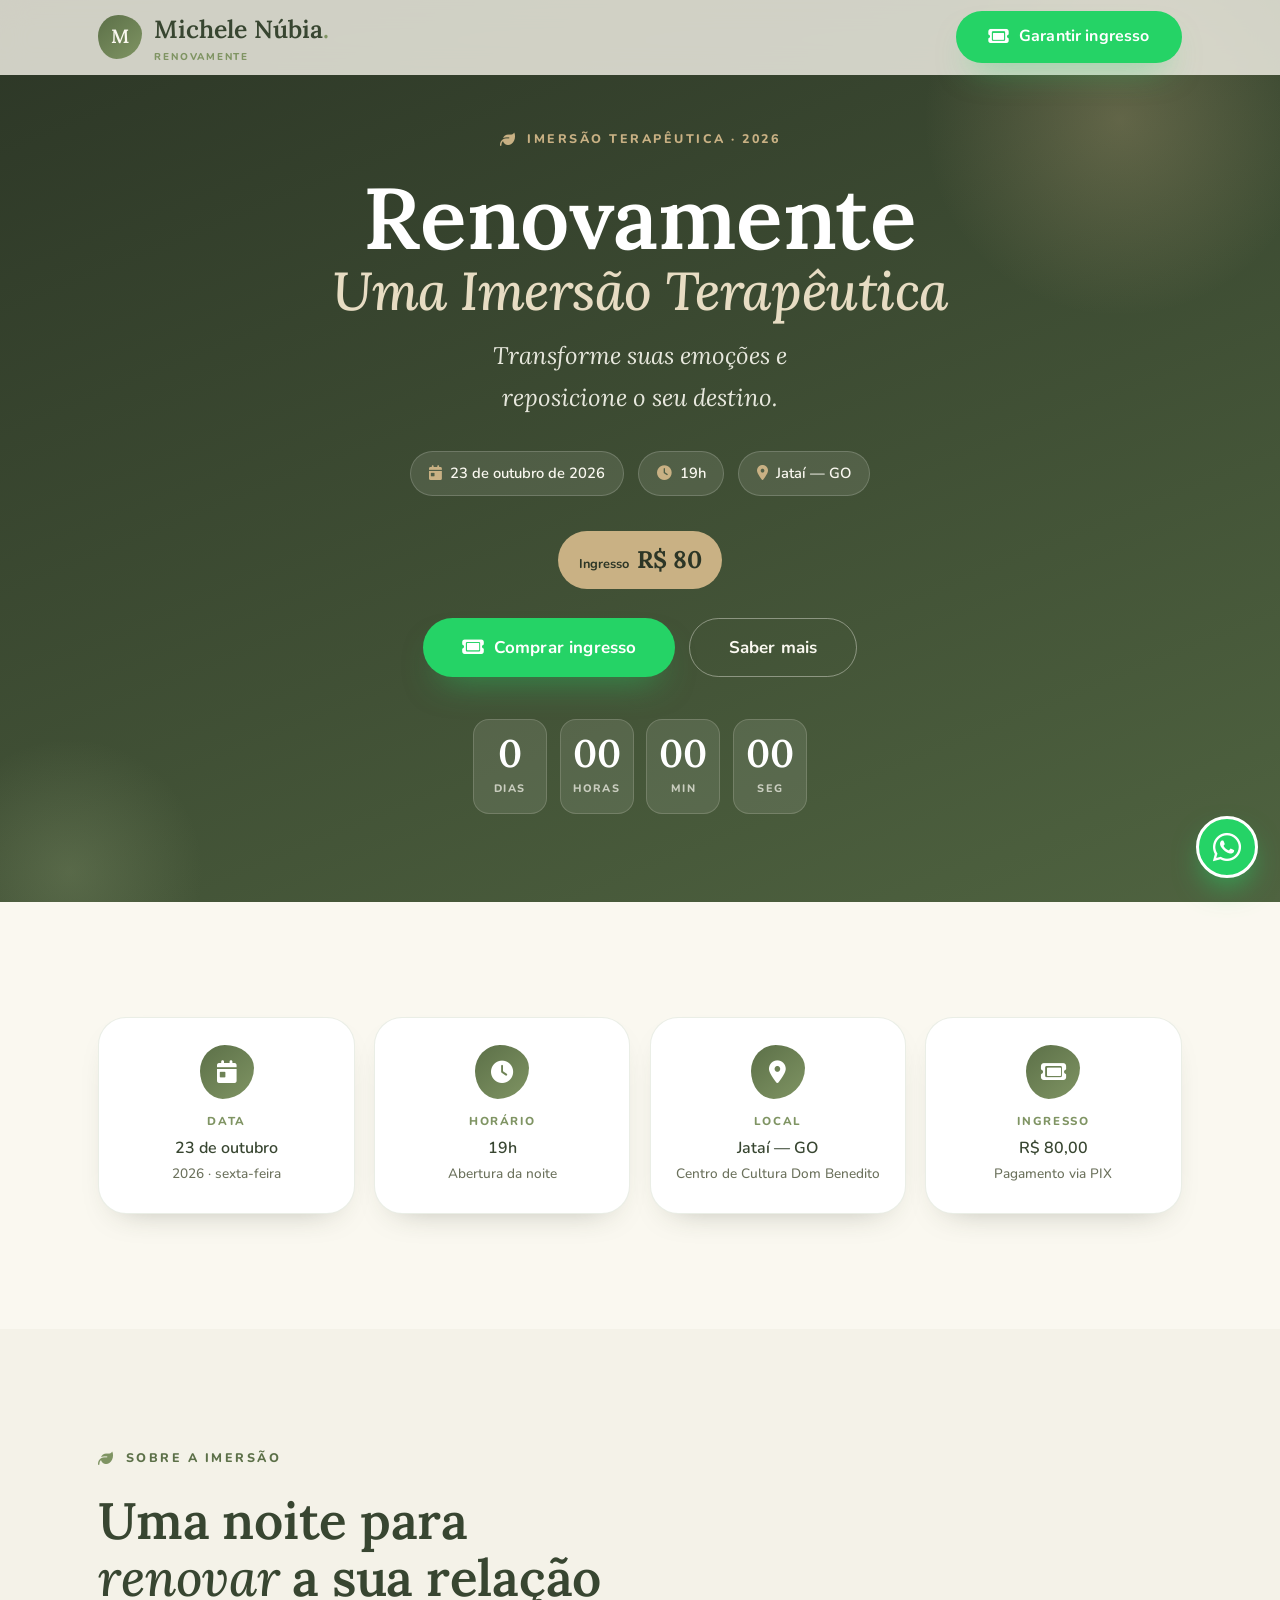
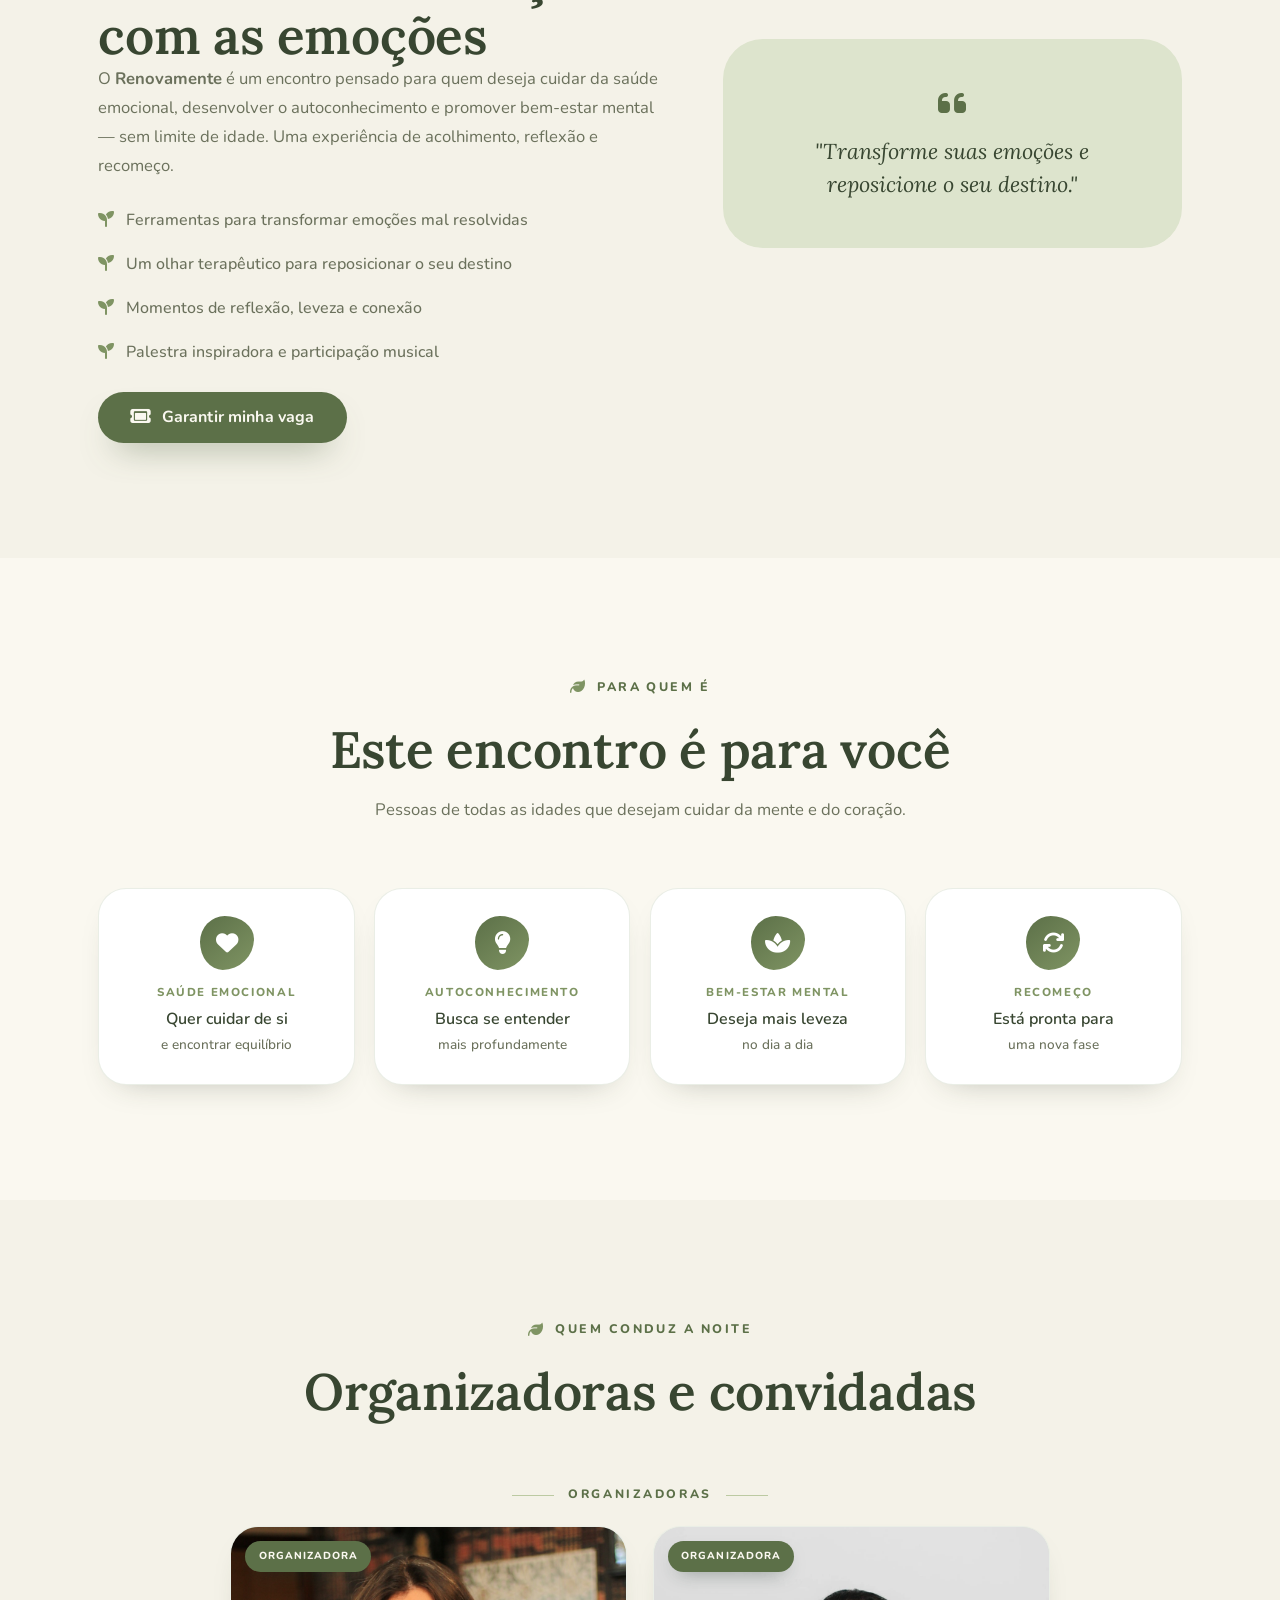
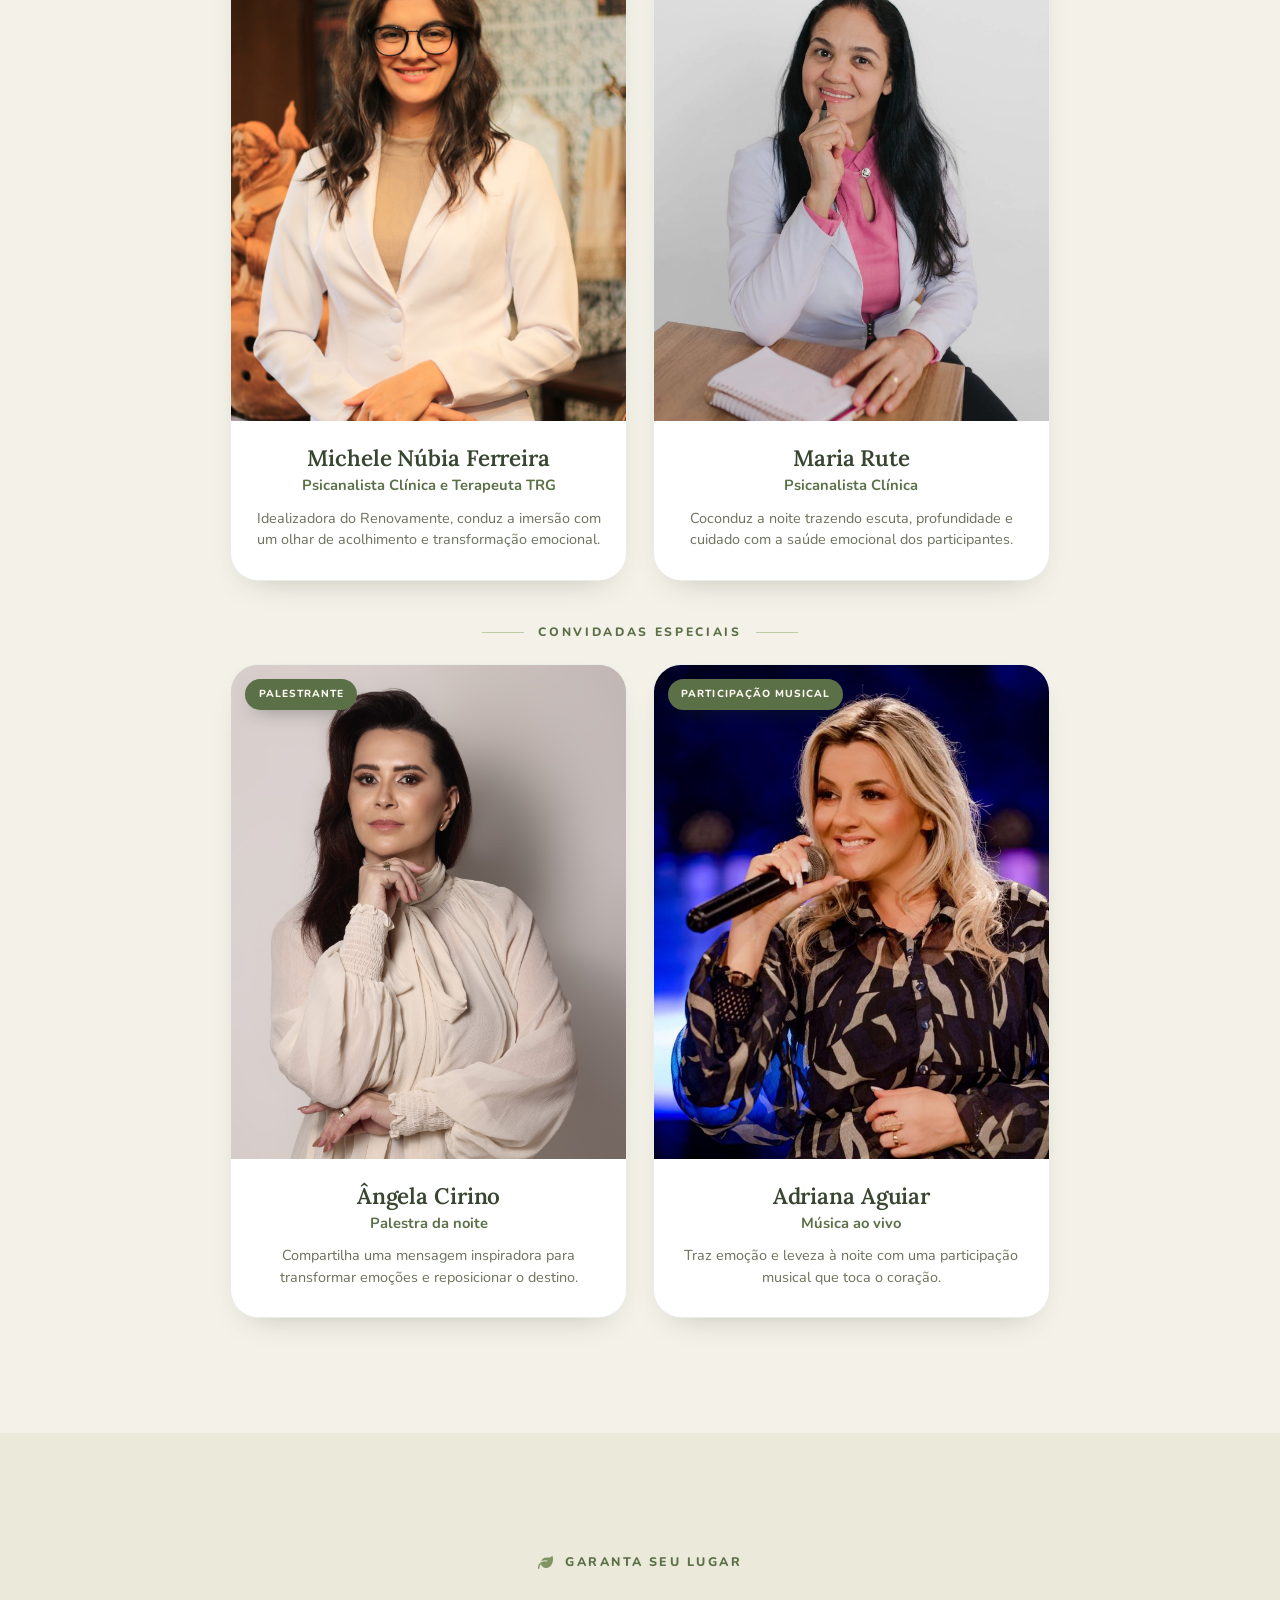
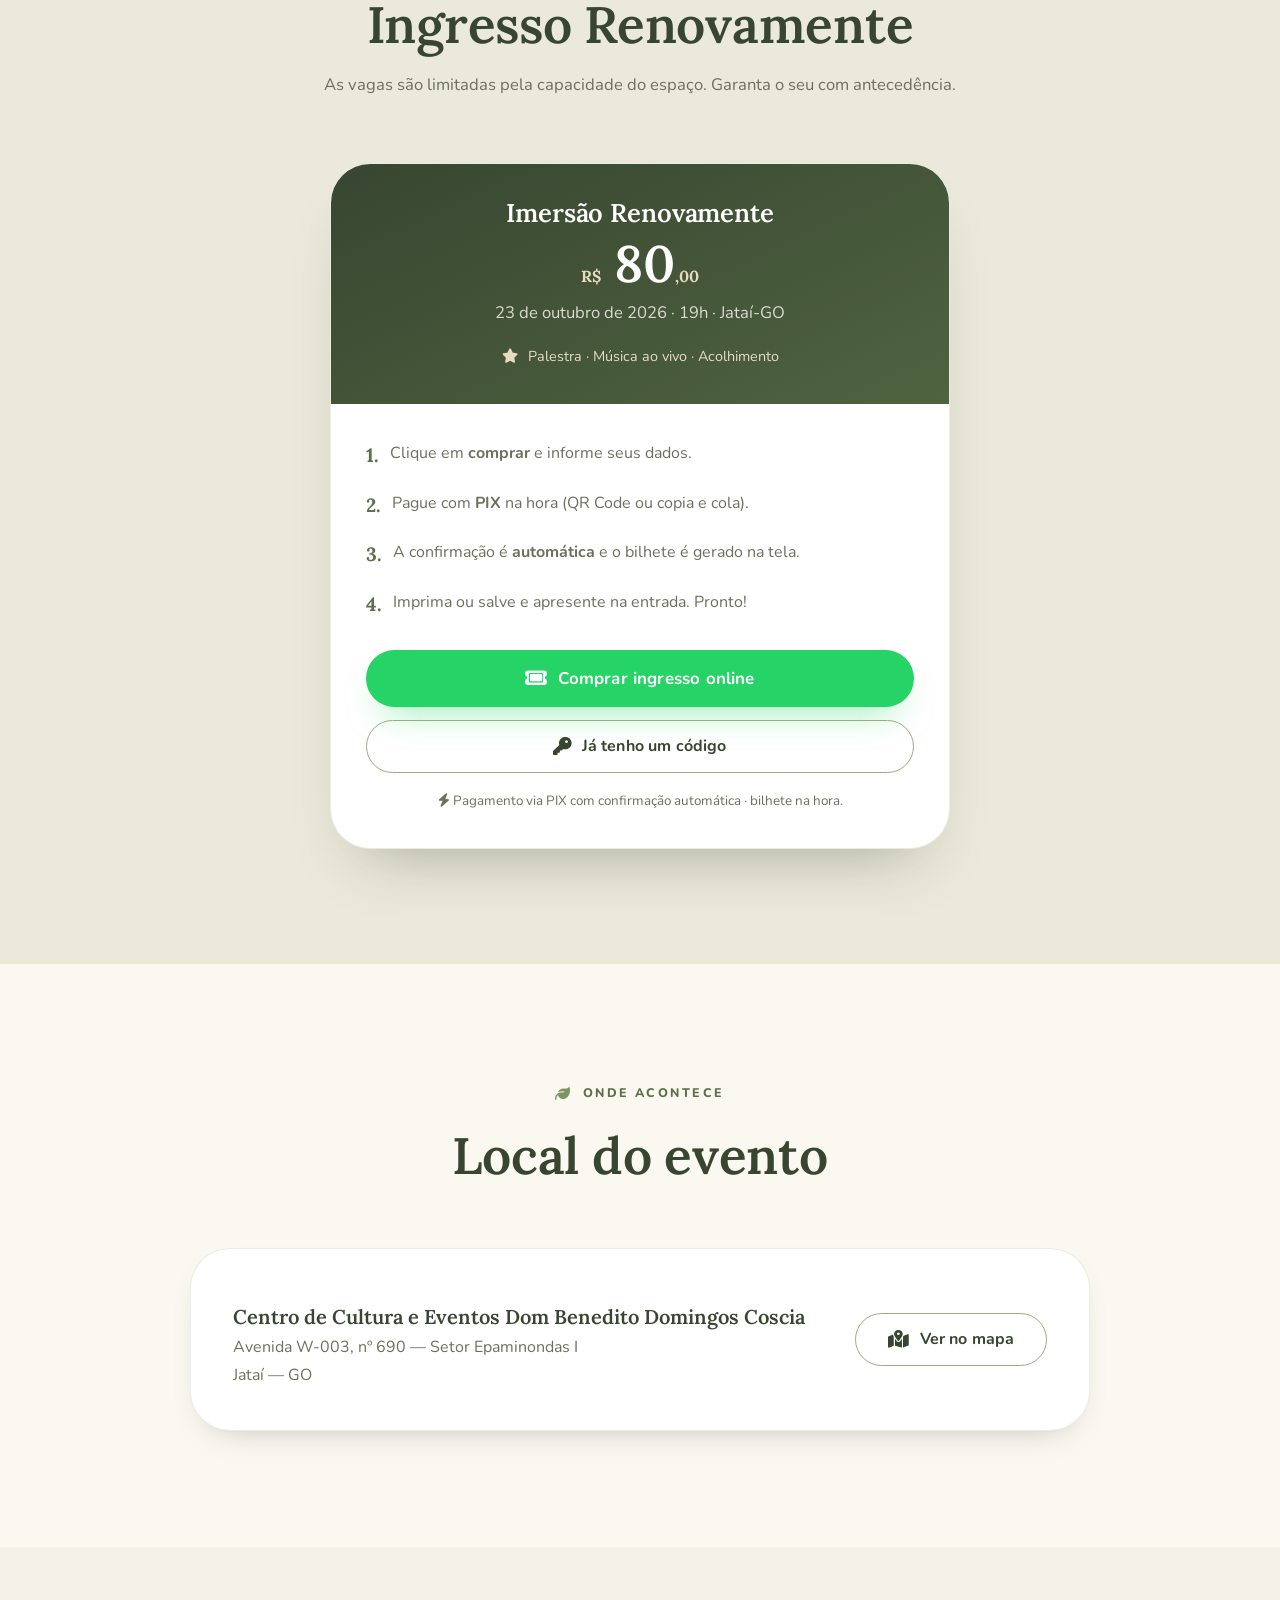
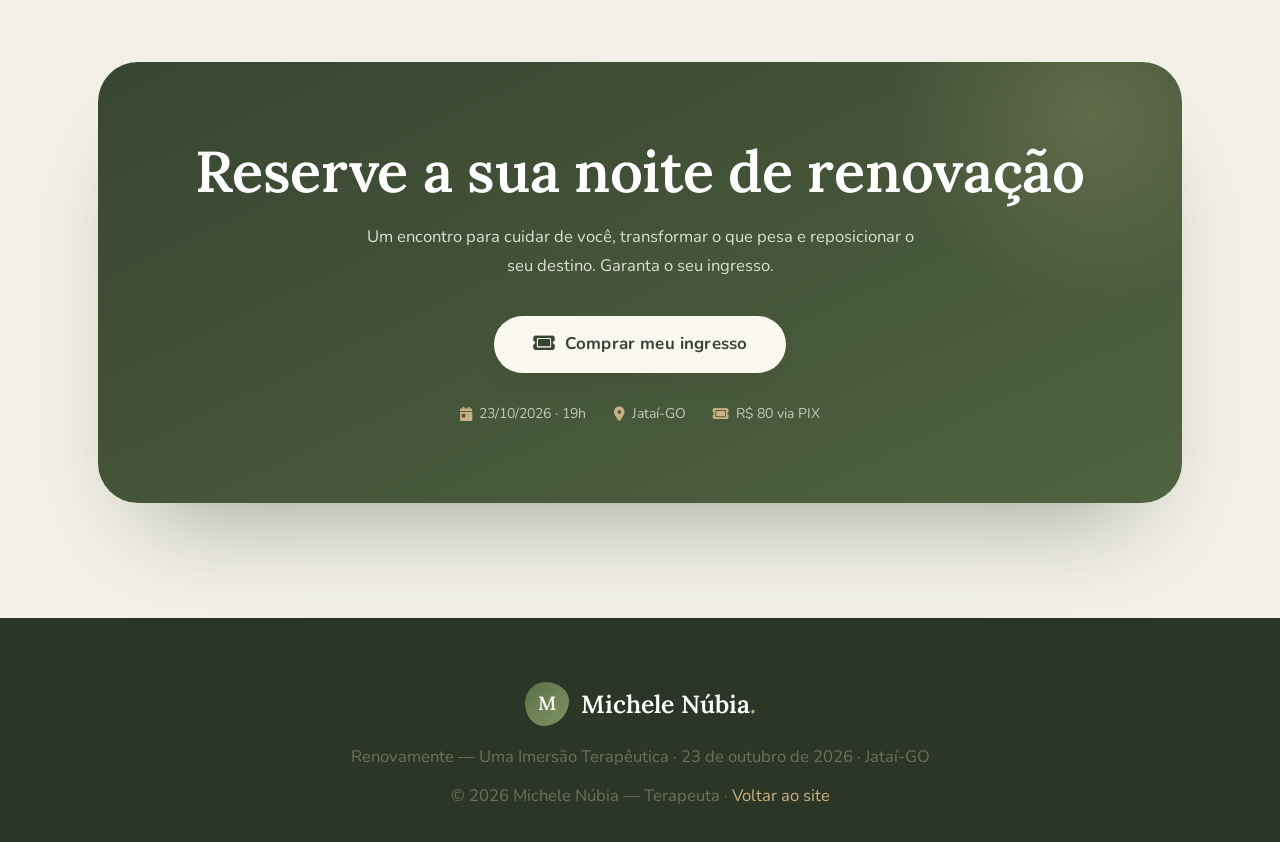
==== commit 0dac2fff: "Venda de ingressos automática via PIX (Asaas) - Nova página /renovamente/comprar/: formulário -> QR " ====
--- a/renovamente/index.html
+++ b/renovamente/index.html
@@ -85,7 +85,7 @@
         <span class="brand-mark">M</span>
         <span>Michele Núbia<span class="dot">.</span><small>Renovamente</small></span>
       </a>
-      <a href="#ingresso" class="btn btn-wa"><i class="fas fa-ticket"></i> Garantir ingresso</a>
+      <a href="/renovamente/comprar/" class="btn btn-wa"><i class="fas fa-ticket"></i> Garantir ingresso</a>
     </div>
   </header>
 
@@ -106,7 +106,7 @@
         <div class="ev-price-pill"><small>Ingresso</small> <b>R$ 80</b></div>
 
         <div class="ev-hero-cta">
-          <a href="#ingresso" class="btn btn-wa btn-lg"><i class="fas fa-ticket"></i> Quero meu ingresso</a>
+          <a href="/renovamente/comprar/" class="btn btn-wa btn-lg"><i class="fas fa-ticket"></i> Comprar ingresso</a>
           <a href="#evento" class="btn btn-outline btn-lg" style="color:#faf8f0;border-color:rgba(250,248,240,.4)">Saber mais</a>
         </div>
 
@@ -250,24 +250,15 @@
           </div>
           <div class="ticket-body">
             <ol class="ticket-steps">
-              <li><b>1.</b> <span>Faça um PIX de <strong>R$ 80,00</strong> usando a chave abaixo.</span></li>
-              <li><b>2.</b> <span>Envie o comprovante pelo WhatsApp para confirmar a sua vaga.</span></li>
-              <li><b>3.</b> <span>Gere o seu <strong>bilhete com o seu nome</strong> e imprima ou salve em PDF.</span></li>
-              <li><b>4.</b> <span>Apresente o bilhete na entrada do evento. Pronto!</span></li>
+              <li><b>1.</b> <span>Clique em <strong>comprar</strong> e informe seus dados.</span></li>
+              <li><b>2.</b> <span>Pague com <strong>PIX</strong> na hora (QR Code ou copia e cola).</span></li>
+              <li><b>3.</b> <span>A confirmação é <strong>automática</strong> e o bilhete é gerado na tela.</span></li>
+              <li><b>4.</b> <span>Imprima ou salve e apresente na entrada. Pronto!</span></li>
             </ol>
 
-            <div class="pix-box">
-              <label><i class="fas fa-key"></i> Chave PIX (celular)</label>
-              <div class="pix-row">
-                <div class="pix-key" id="pixKey">(64) 99325-6081</div>
-                <button class="pix-copy" id="pixCopy" type="button" data-pix="+5564993256081"><i class="fas fa-copy"></i> Copiar</button>
-              </div>
-              <p class="pix-fav">Favorecida: <b>Michele Núbia Ferreira</b></p>
-            </div>
-
-            <a href="https://wa.me/556493256081?text=Ol%C3%A1!%20Quero%20garantir%20meu%20ingresso%20para%20o%20Renovamente%20(23%2F10%2F2026).%20Vou%20enviar%20o%20comprovante%20do%20PIX." class="btn btn-wa btn-block btn-lg" target="_blank" rel="noopener"><i class="fab fa-whatsapp"></i> Enviar comprovante e confirmar</a>
-            <a href="/renovamente/bilhete/" class="btn btn-outline btn-block" style="margin-top:0.8rem"><i class="fas fa-print"></i> Gerar meu bilhete para impressão</a>
-            <p class="ticket-note"><i class="fas fa-lock"></i> Sua vaga só é confirmada após o envio do comprovante do PIX.</p>
+            <a href="/renovamente/comprar/" class="btn btn-wa btn-block btn-lg"><i class="fas fa-ticket"></i> Comprar ingresso online</a>
+            <a href="/renovamente/bilhete/" class="btn btn-outline btn-block" style="margin-top:0.8rem"><i class="fas fa-key"></i> Já tenho um código</a>
+            <p class="ticket-note"><i class="fas fa-bolt"></i> Pagamento via PIX com confirmação automática · bilhete na hora.</p>
           </div>
         </div>
       </div>
@@ -299,7 +290,7 @@
         <div class="final-cta-card reveal">
           <h2>Reserve a sua noite de renovação</h2>
           <p>Um encontro para cuidar de você, transformar o que pesa e reposicionar o seu destino. Garanta o seu ingresso.</p>
-          <a href="https://wa.me/556493256081?text=Ol%C3%A1!%20Quero%20garantir%20meu%20ingresso%20para%20o%20Renovamente%20(23%2F10%2F2026)." class="btn btn-light btn-lg" target="_blank" rel="noopener"><i class="fab fa-whatsapp" style="color:#25d366"></i> Garantir meu ingresso</a>
+          <a href="/renovamente/comprar/" class="btn btn-light btn-lg"><i class="fas fa-ticket"></i> Comprar meu ingresso</a>
           <div class="final-cta-meta">
             <span><i class="fas fa-calendar-day"></i> 23/10/2026 · 19h</span>
             <span><i class="fas fa-location-dot"></i> Jataí-GO</span>
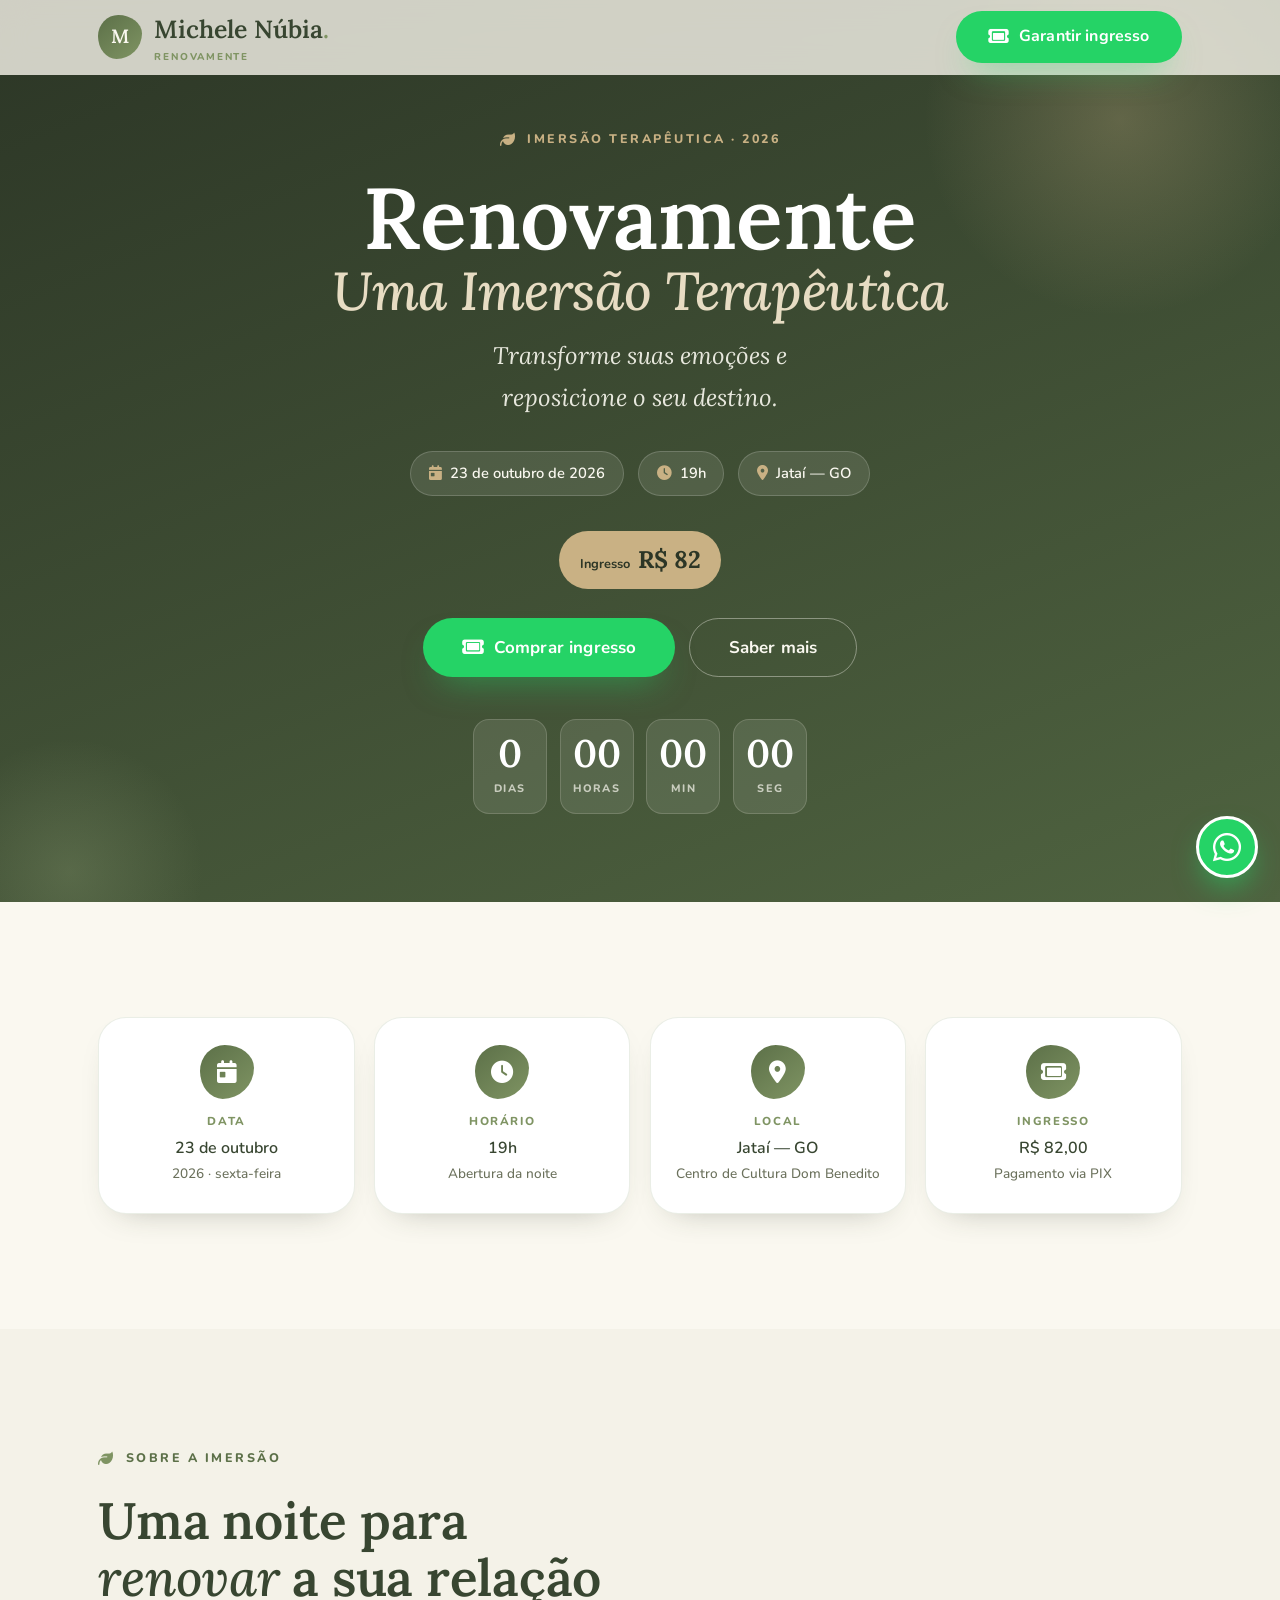
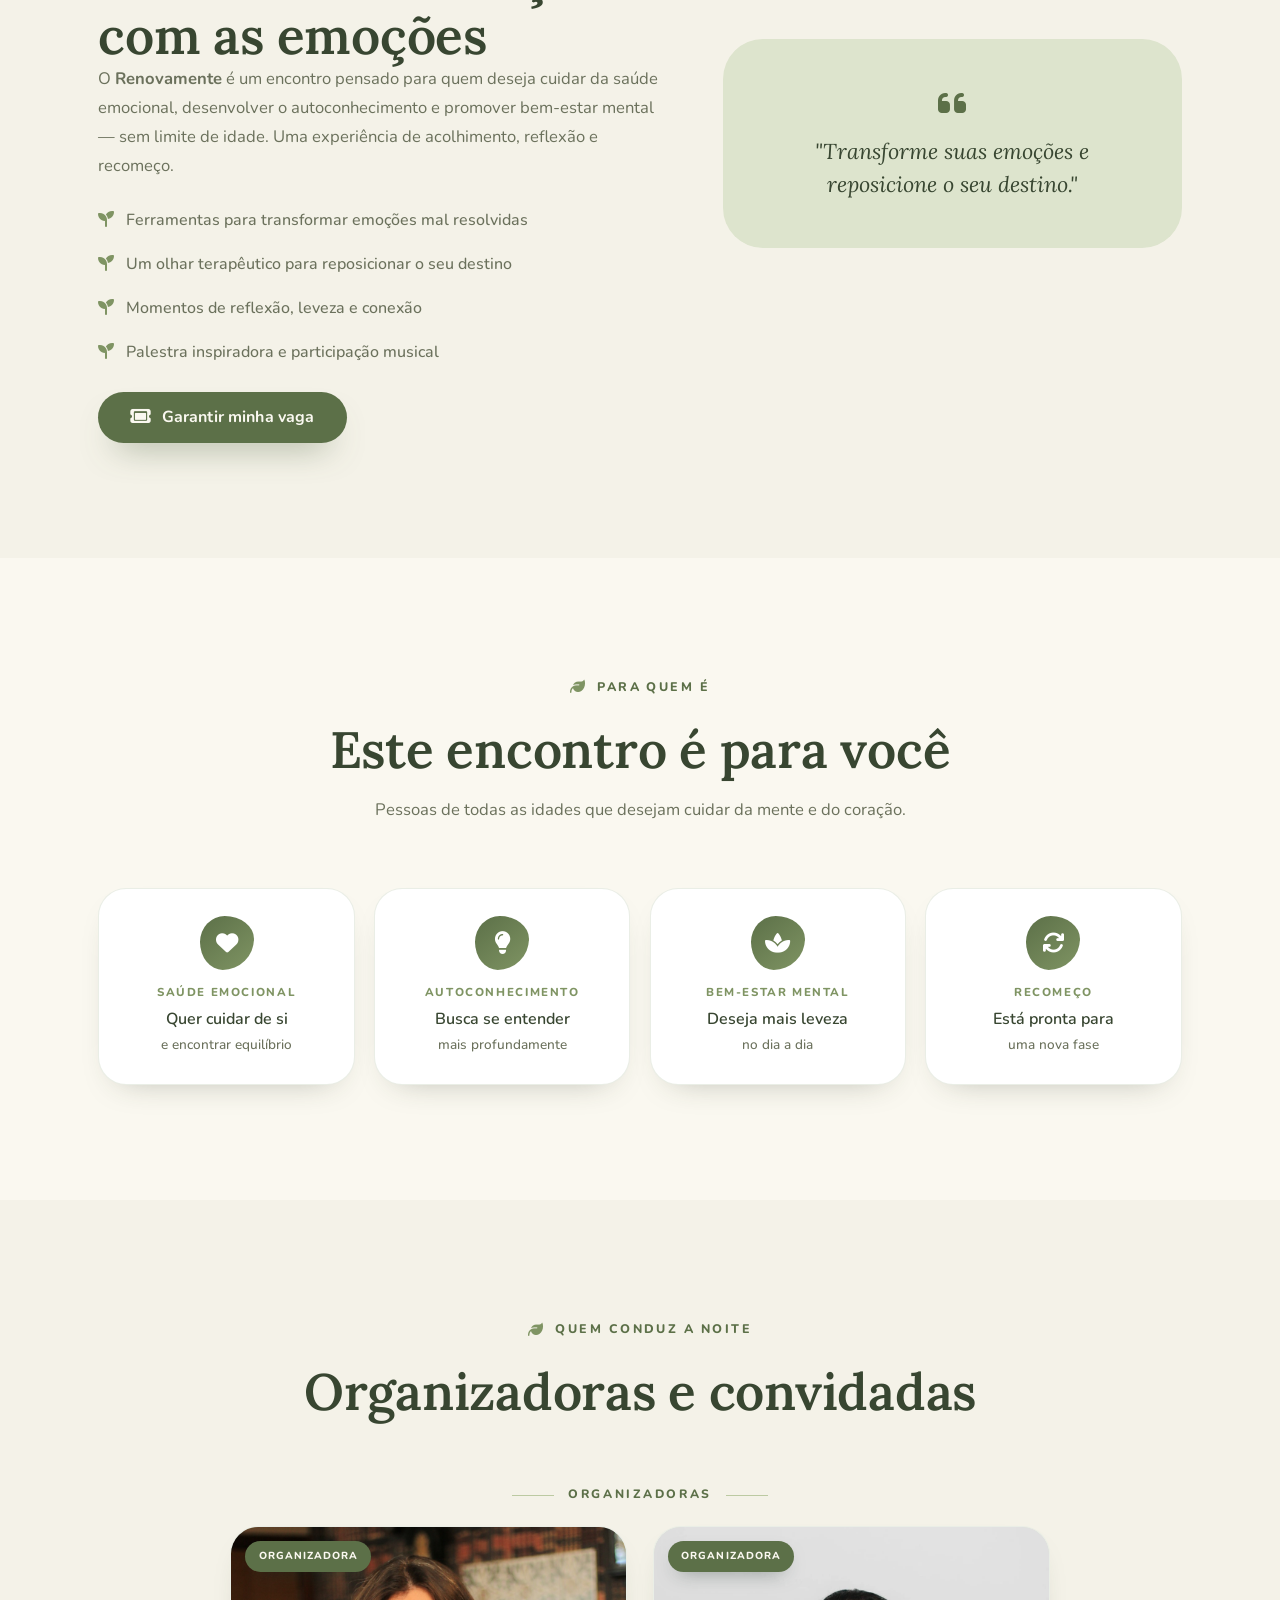
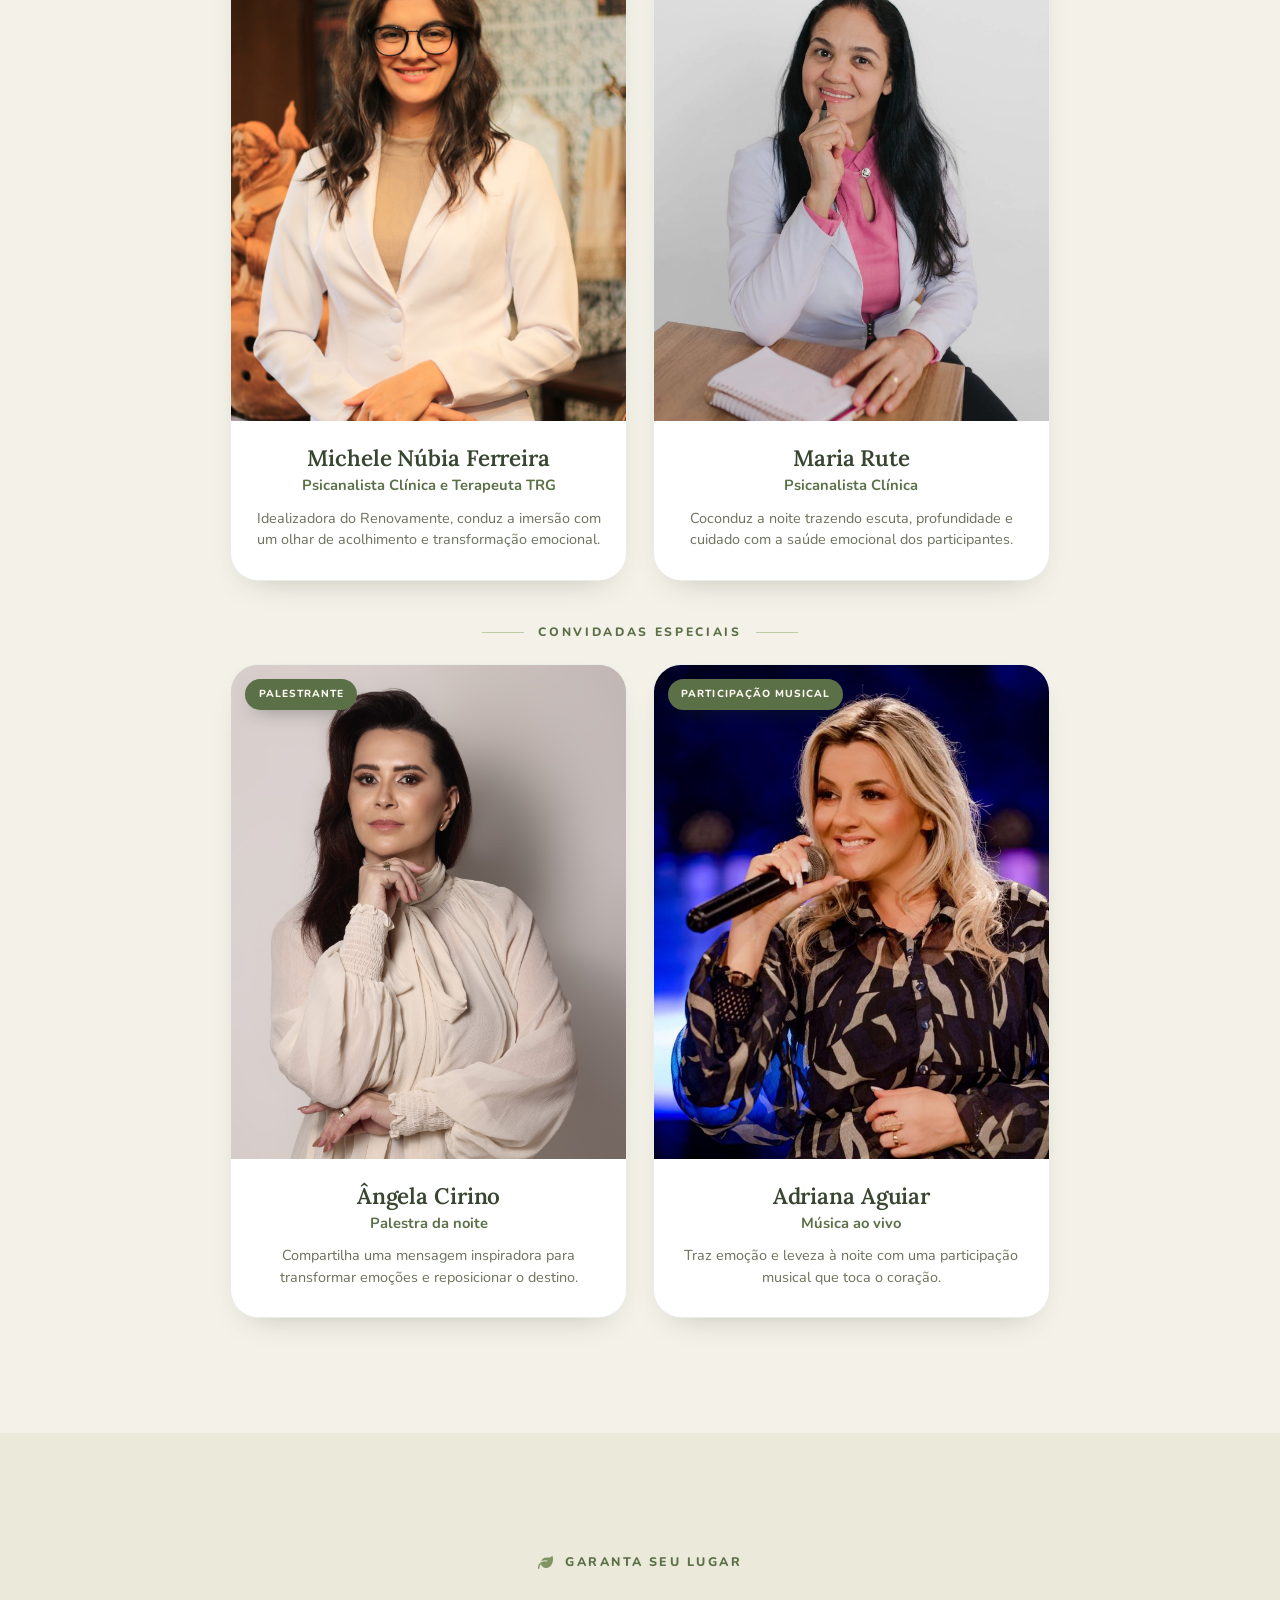
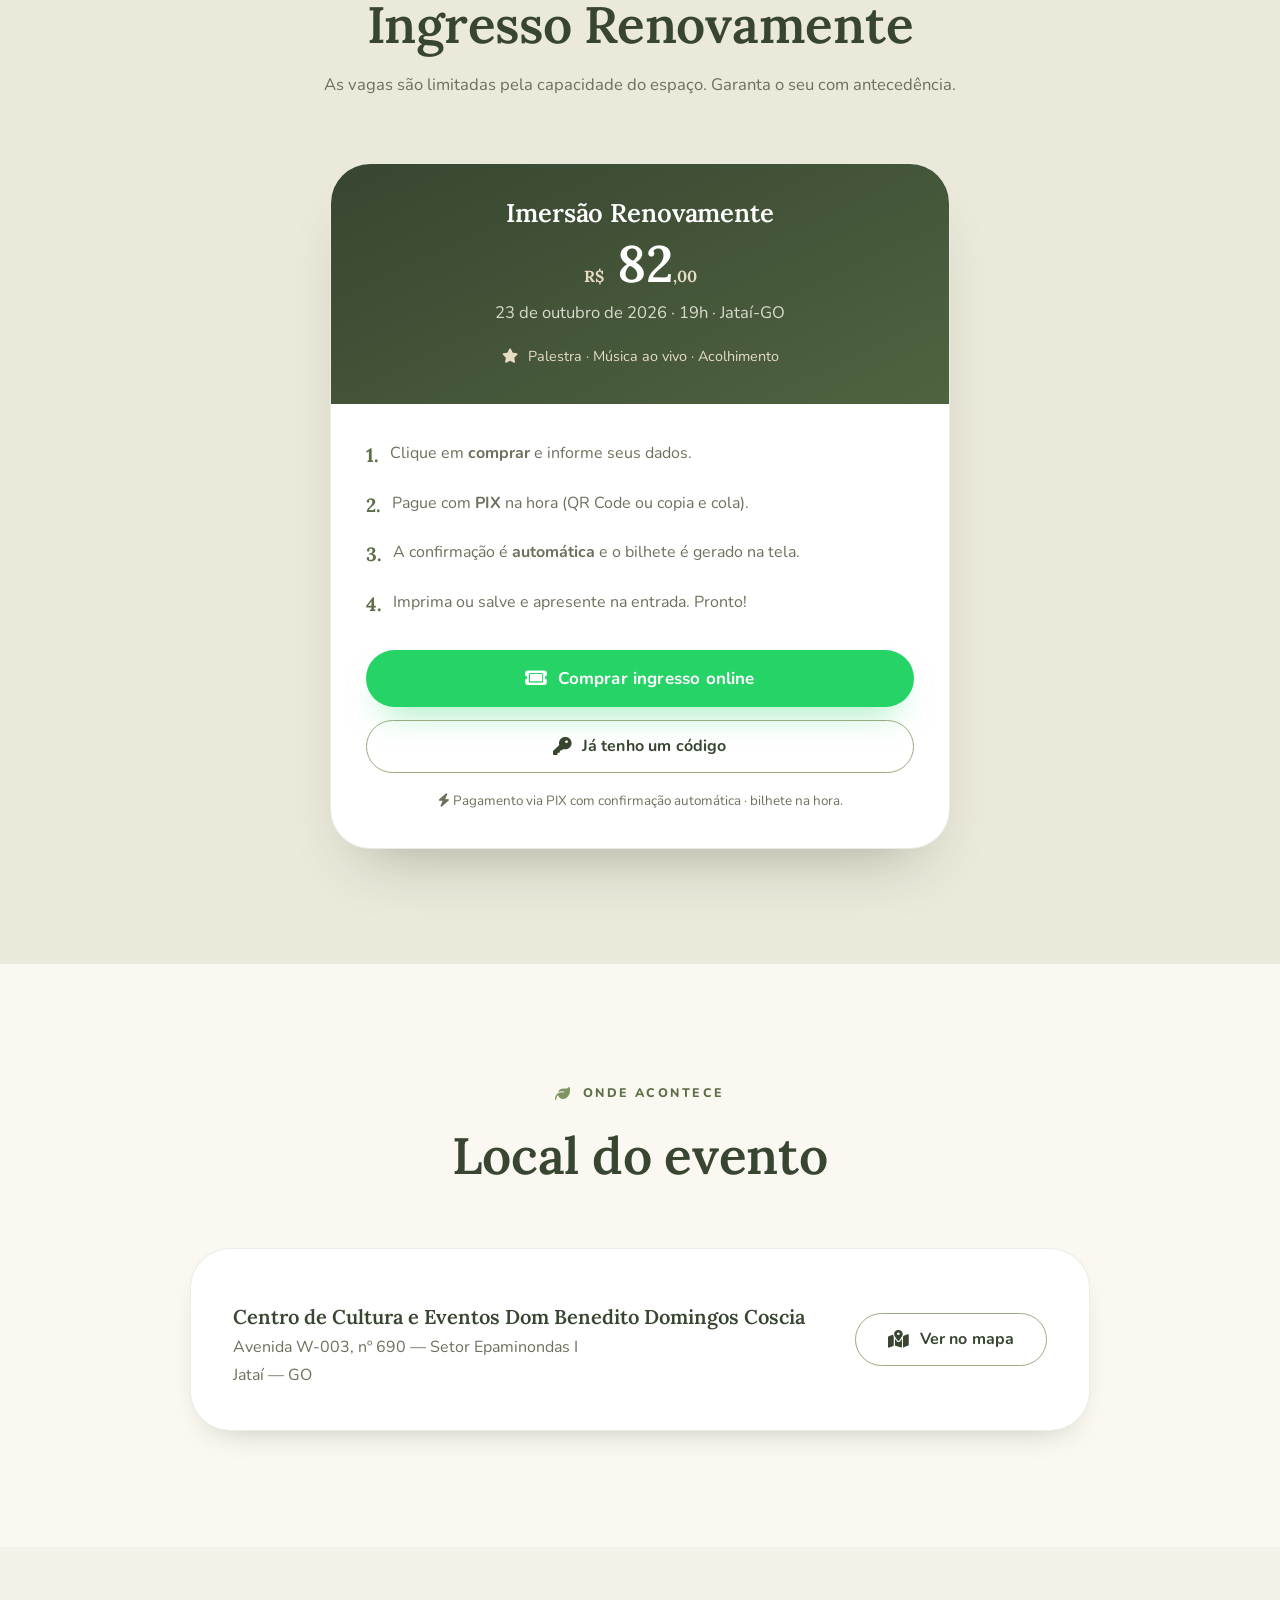
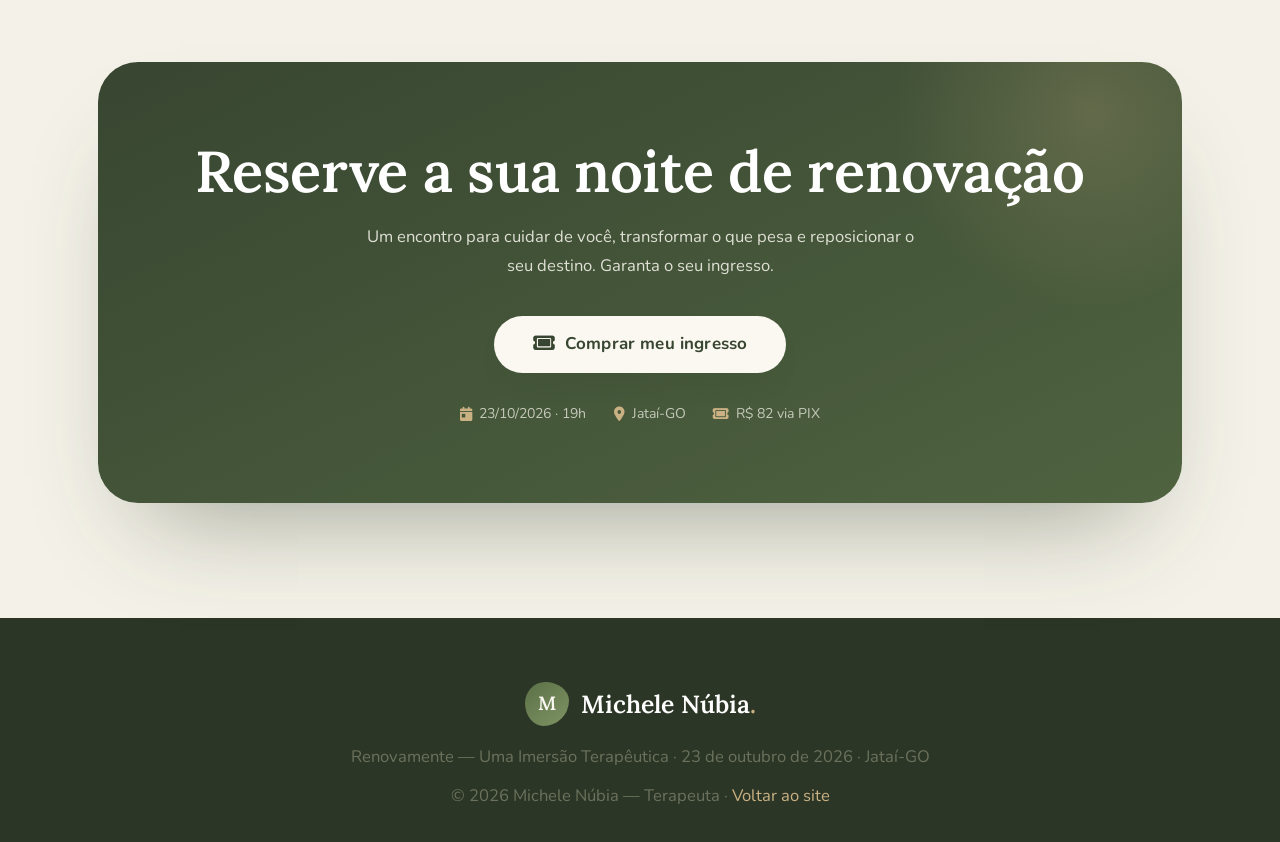
==== commit 89d75153: "Atualiza valor do ingresso para R$ 82 - Preço atualizado nas páginas (evento, compra, bilhete) e no " ====
--- a/renovamente/index.html
+++ b/renovamente/index.html
@@ -6,7 +6,7 @@
 
   <!-- ===================== SEO ===================== -->
   <title>Renovamente — Uma Imersão Terapêutica | 23/10/2026 · Jataí-GO</title>
-  <meta name="description" content="Renovamente – Uma Imersão Terapêutica com Michele Núbia e Maria Rute. Palestra com Ângela Cirino e participação musical de Adriana Aguiar. 23 de outubro de 2026, 19h, em Jataí-GO. Ingressos R$ 80 via PIX. Transforme suas emoções e reposicione o seu destino.">
+  <meta name="description" content="Renovamente – Uma Imersão Terapêutica com Michele Núbia e Maria Rute. Palestra com Ângela Cirino e participação musical de Adriana Aguiar. 23 de outubro de 2026, 19h, em Jataí-GO. Ingressos R$ 82 via PIX. Transforme suas emoções e reposicione o seu destino.">
   <meta name="robots" content="index, follow, max-image-preview:large">
   <meta name="theme-color" content="#2c3626">
   <link rel="canonical" href="https://michelenubiapsi.com.br/renovamente/">
@@ -15,13 +15,13 @@
   <meta property="og:locale" content="pt_BR">
   <meta property="og:site_name" content="Michele Núbia — Terapeuta">
   <meta property="og:title" content="Renovamente — Uma Imersão Terapêutica | 23/10/2026 · Jataí-GO">
-  <meta property="og:description" content="Uma noite para transformar suas emoções e reposicionar o seu destino. Palestra, música e acolhimento. 23/10/2026, 19h, Jataí-GO. Ingressos R$ 80 via PIX.">
+  <meta property="og:description" content="Uma noite para transformar suas emoções e reposicionar o seu destino. Palestra, música e acolhimento. 23/10/2026, 19h, Jataí-GO. Ingressos R$ 82 via PIX.">
   <meta property="og:url" content="https://michelenubiapsi.com.br/renovamente/">
   <meta property="og:image" content="https://res.cloudinary.com/dmdaiwkyl/image/upload/v1772127393/META_ADS_1_nq2jwk.png">
 
   <meta name="twitter:card" content="summary_large_image">
   <meta name="twitter:title" content="Renovamente — Uma Imersão Terapêutica">
-  <meta name="twitter:description" content="23/10/2026, 19h, Jataí-GO. Ingressos R$ 80 via PIX. Transforme suas emoções e reposicione o seu destino.">
+  <meta name="twitter:description" content="23/10/2026, 19h, Jataí-GO. Ingressos R$ 82 via PIX. Transforme suas emoções e reposicione o seu destino.">
   <meta name="twitter:image" content="https://res.cloudinary.com/dmdaiwkyl/image/upload/v1772127393/META_ADS_1_nq2jwk.png">
 
   <link rel="icon" href="/assets/img/favicon.svg" type="image/svg+xml">
@@ -68,7 +68,7 @@
     "offers": {
       "@type": "Offer",
       "name": "Ingresso individual",
-      "price": "80.00",
+      "price": "82.00",
       "priceCurrency": "BRL",
       "availability": "https://schema.org/InStock",
       "url": "https://michelenubiapsi.com.br/renovamente/"
@@ -103,7 +103,7 @@
           <span><i class="fas fa-location-dot"></i> Jataí — GO</span>
         </div>
 
-        <div class="ev-price-pill"><small>Ingresso</small> <b>R$ 80</b></div>
+        <div class="ev-price-pill"><small>Ingresso</small> <b>R$ 82</b></div>
 
         <div class="ev-hero-cta">
           <a href="/renovamente/comprar/" class="btn btn-wa btn-lg"><i class="fas fa-ticket"></i> Comprar ingresso</a>
@@ -126,7 +126,7 @@
           <div class="ev-info-card reveal"><i class="fas fa-calendar-day"></i><h4>Data</h4><p>23 de outubro<small>2026 · sexta-feira</small></p></div>
           <div class="ev-info-card reveal"><i class="fas fa-clock"></i><h4>Horário</h4><p>19h<small>Abertura da noite</small></p></div>
           <div class="ev-info-card reveal"><i class="fas fa-location-dot"></i><h4>Local</h4><p>Jataí — GO<small>Centro de Cultura Dom Benedito</small></p></div>
-          <div class="ev-info-card reveal"><i class="fas fa-ticket"></i><h4>Ingresso</h4><p>R$ 80,00<small>Pagamento via PIX</small></p></div>
+          <div class="ev-info-card reveal"><i class="fas fa-ticket"></i><h4>Ingresso</h4><p>R$ 82,00<small>Pagamento via PIX</small></p></div>
         </div>
       </div>
     </section>
@@ -244,7 +244,7 @@
         <div class="ticket-card reveal">
           <div class="ticket-top">
             <h3>Imersão Renovamente</h3>
-            <div class="price"><small>R$</small> 80<small>,00</small></div>
+            <div class="price"><small>R$</small> 82<small>,00</small></div>
             <p>23 de outubro de 2026 · 19h · Jataí-GO</p>
             <div class="ticket-perf"><i class="fas fa-star"></i> Palestra · Música ao vivo · Acolhimento</div>
           </div>
@@ -294,7 +294,7 @@
           <div class="final-cta-meta">
             <span><i class="fas fa-calendar-day"></i> 23/10/2026 · 19h</span>
             <span><i class="fas fa-location-dot"></i> Jataí-GO</span>
-            <span><i class="fas fa-ticket"></i> R$ 80 via PIX</span>
+            <span><i class="fas fa-ticket"></i> R$ 82 via PIX</span>
           </div>
         </div>
       </div>
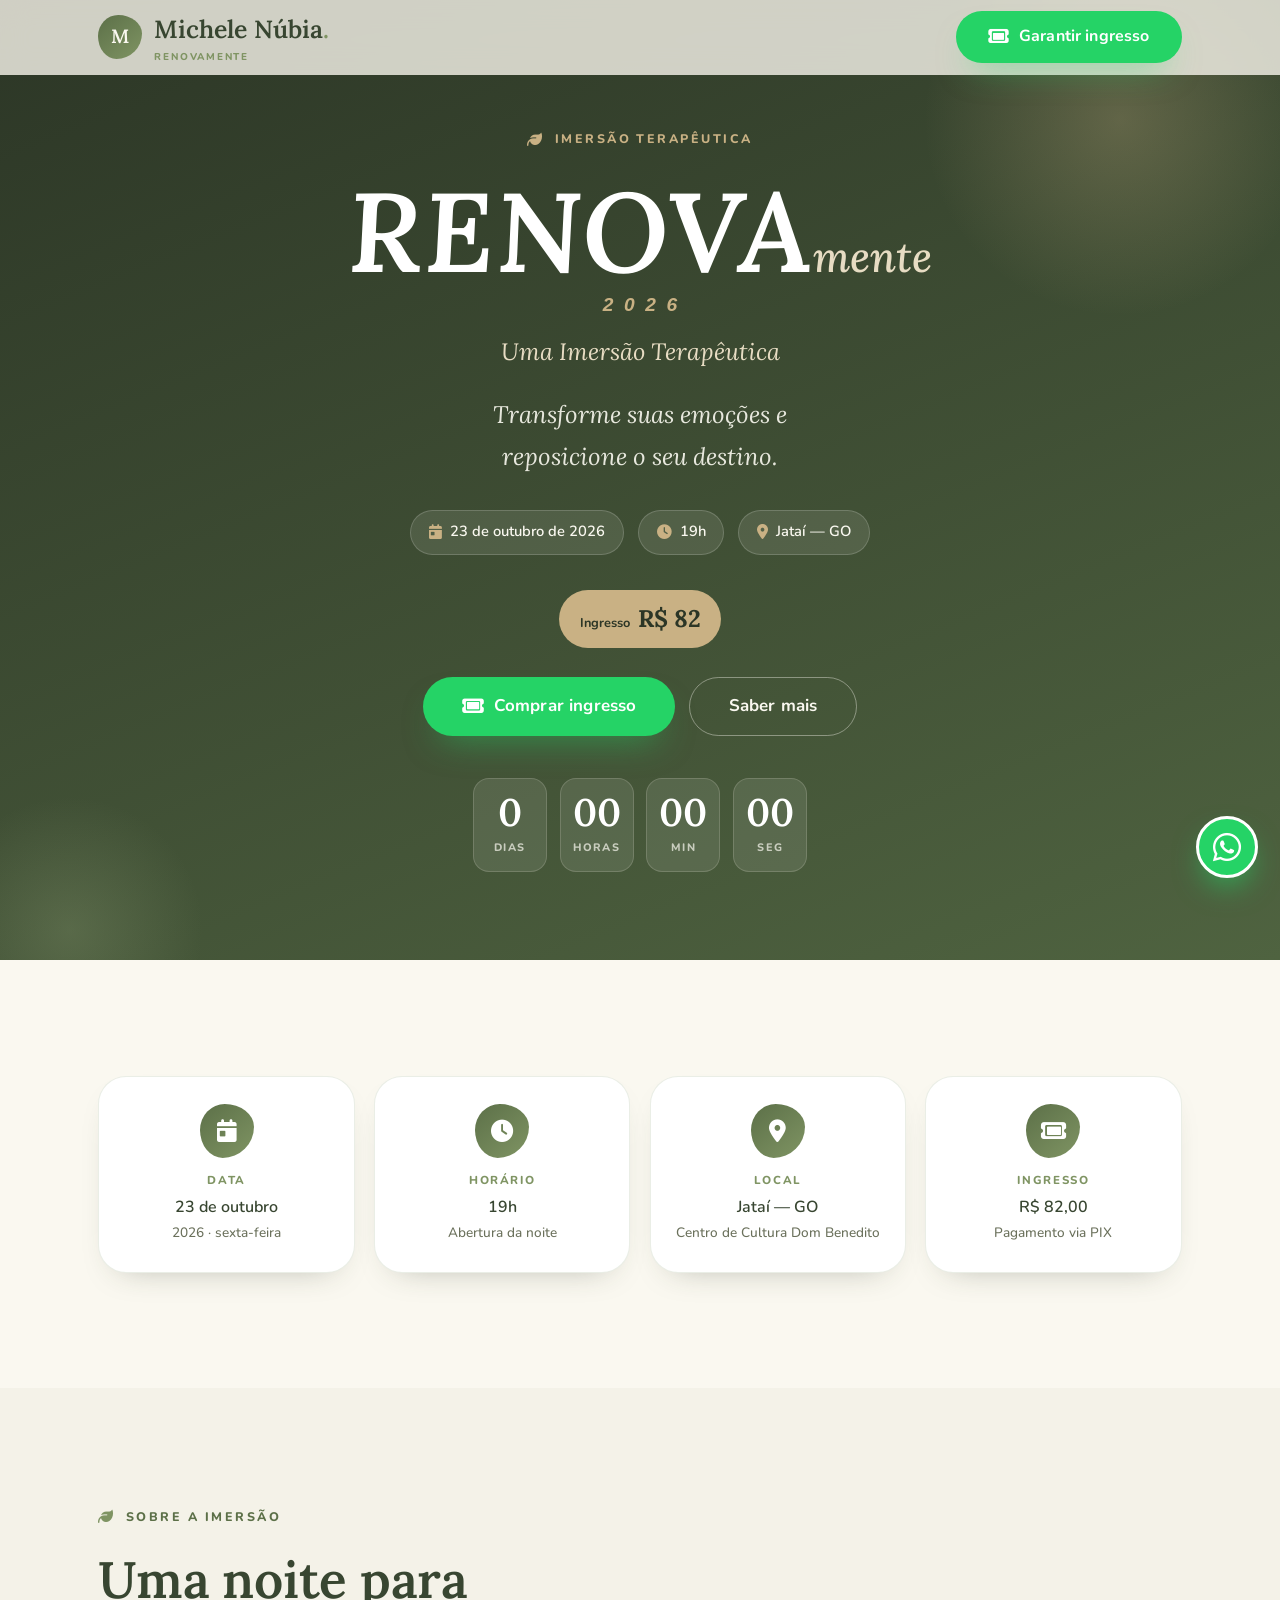
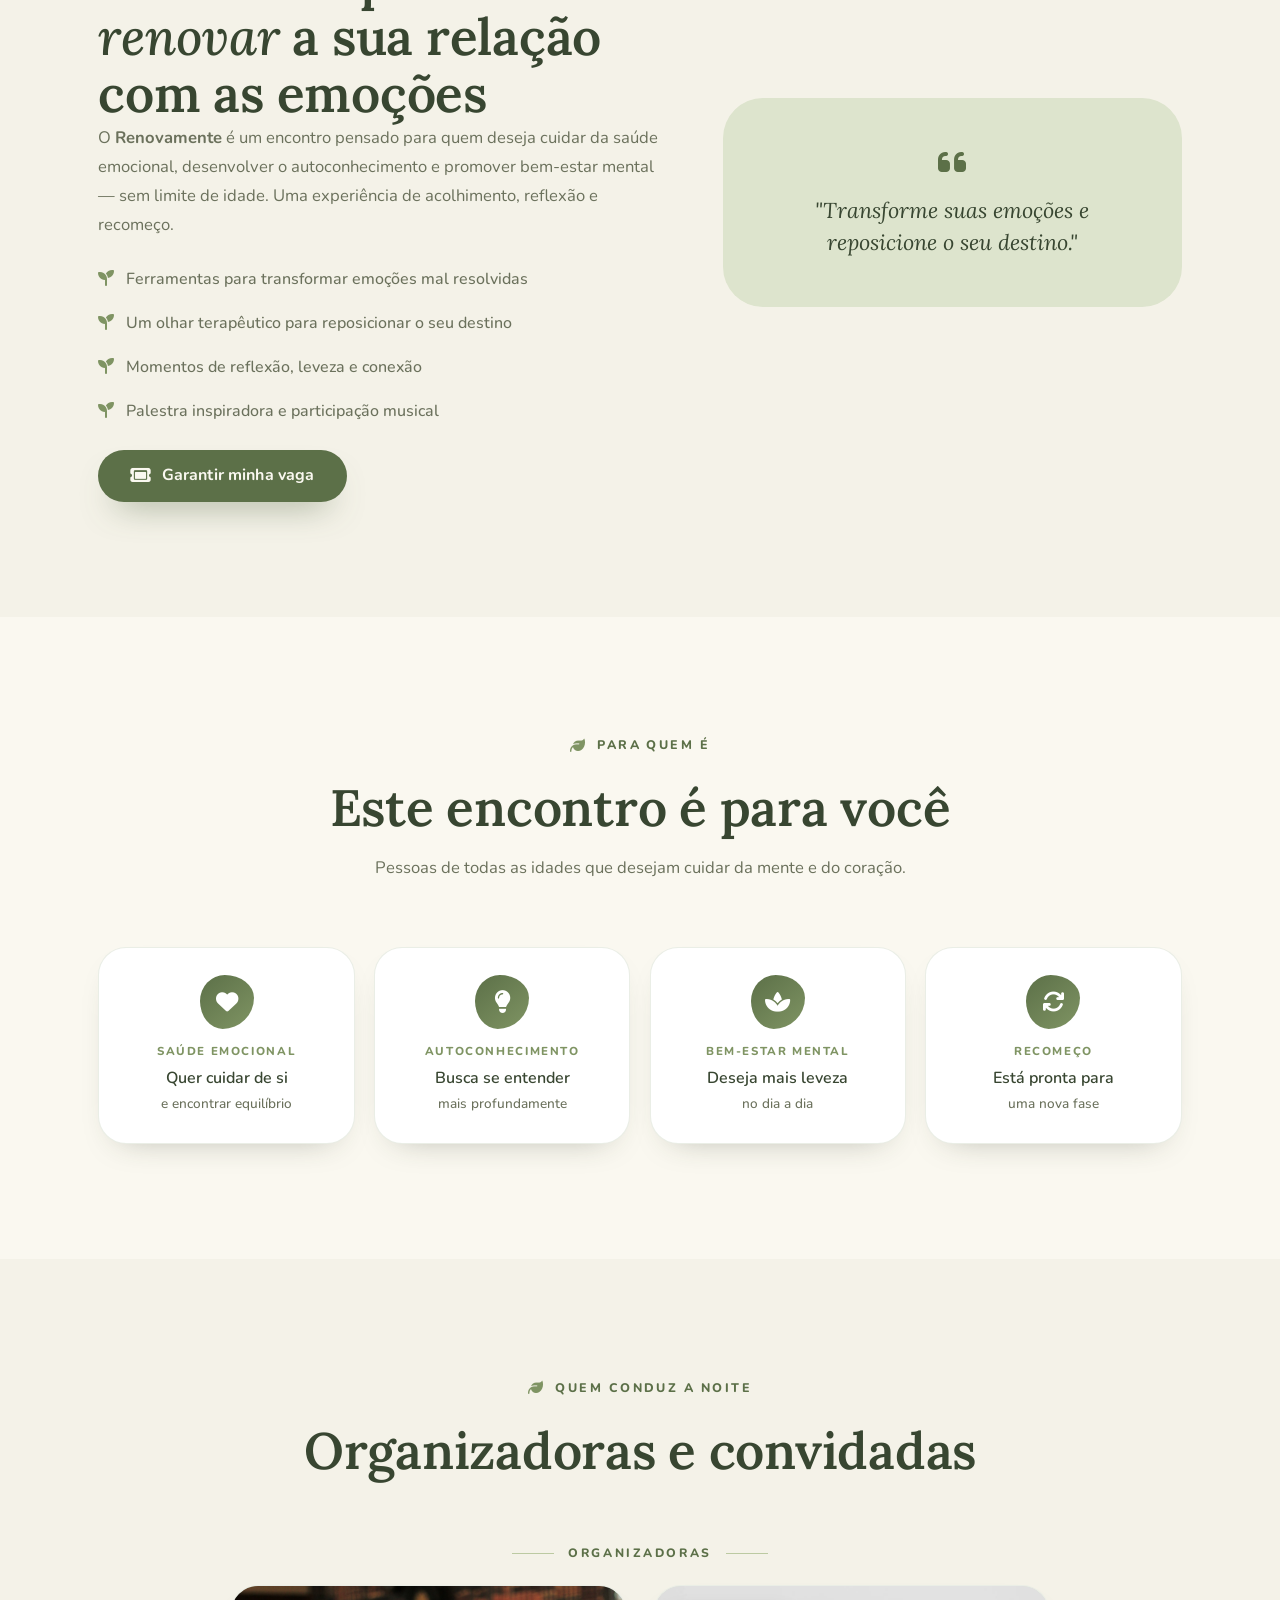
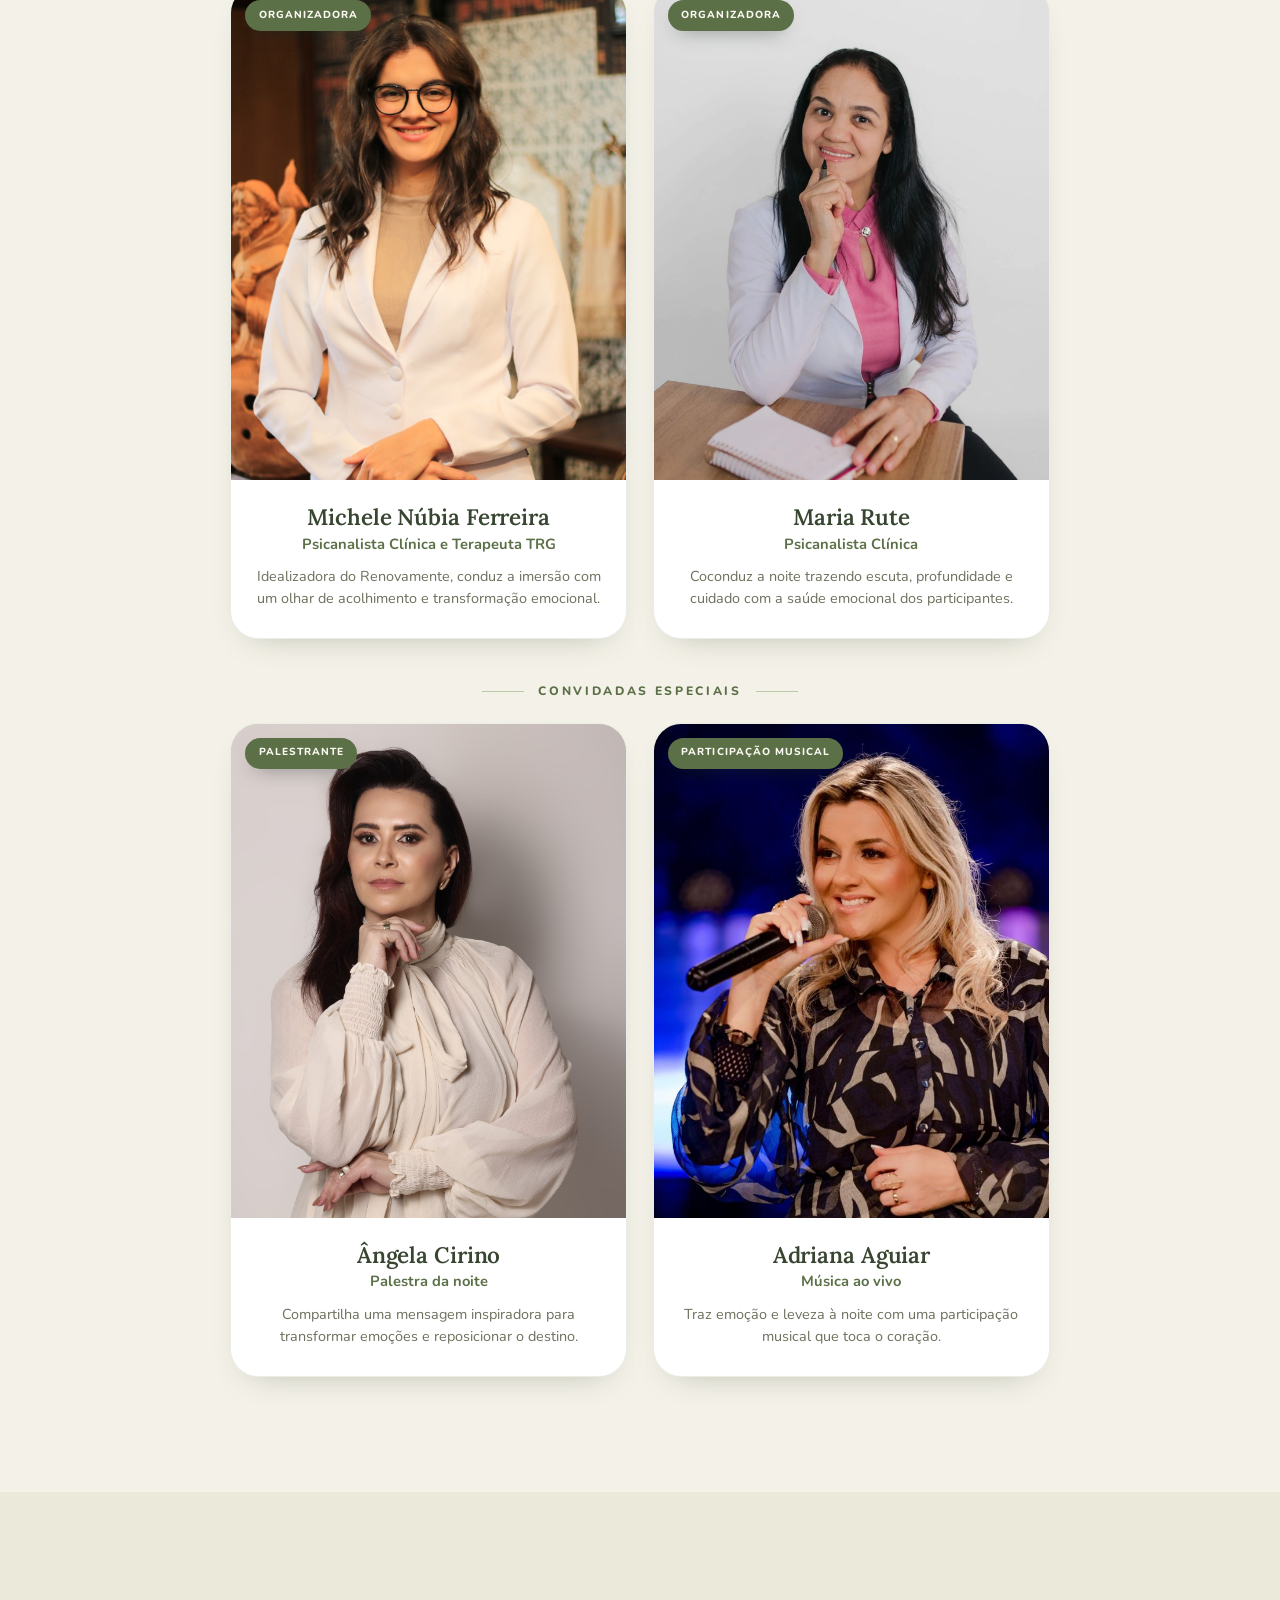
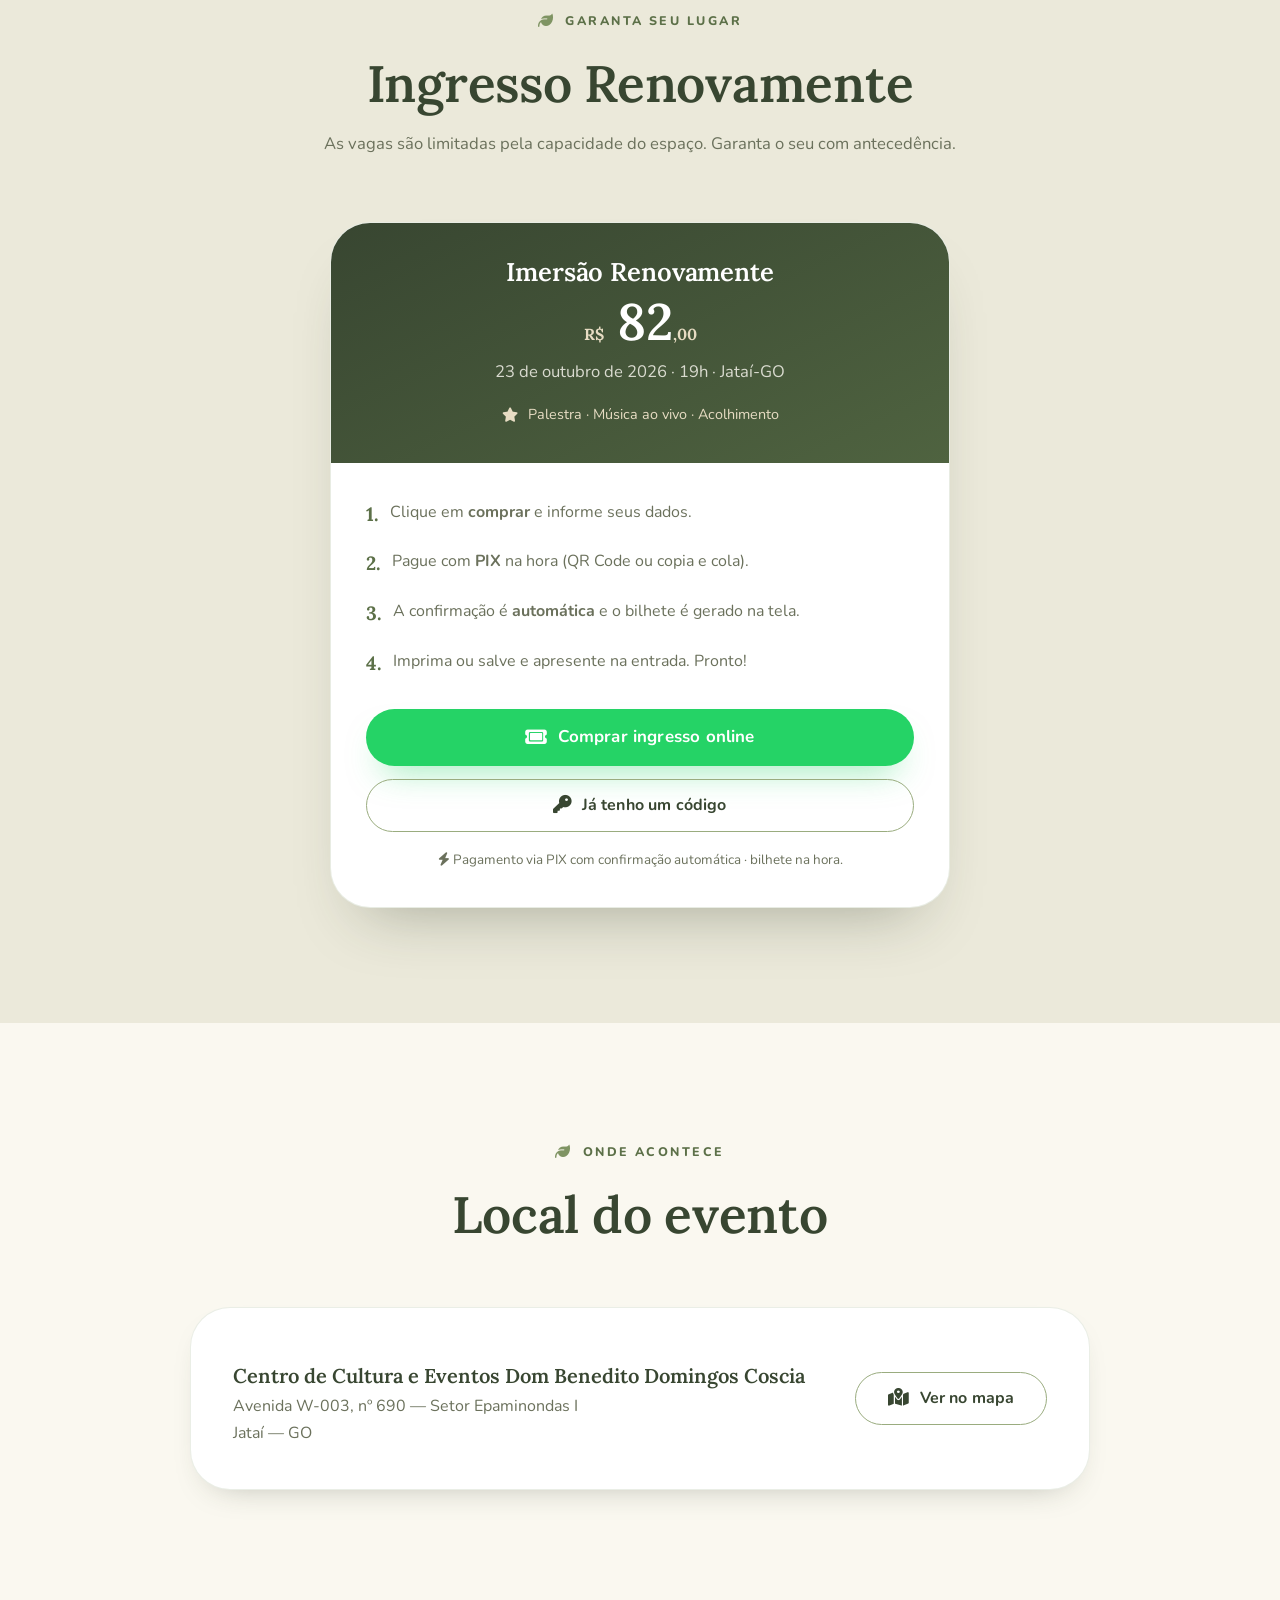
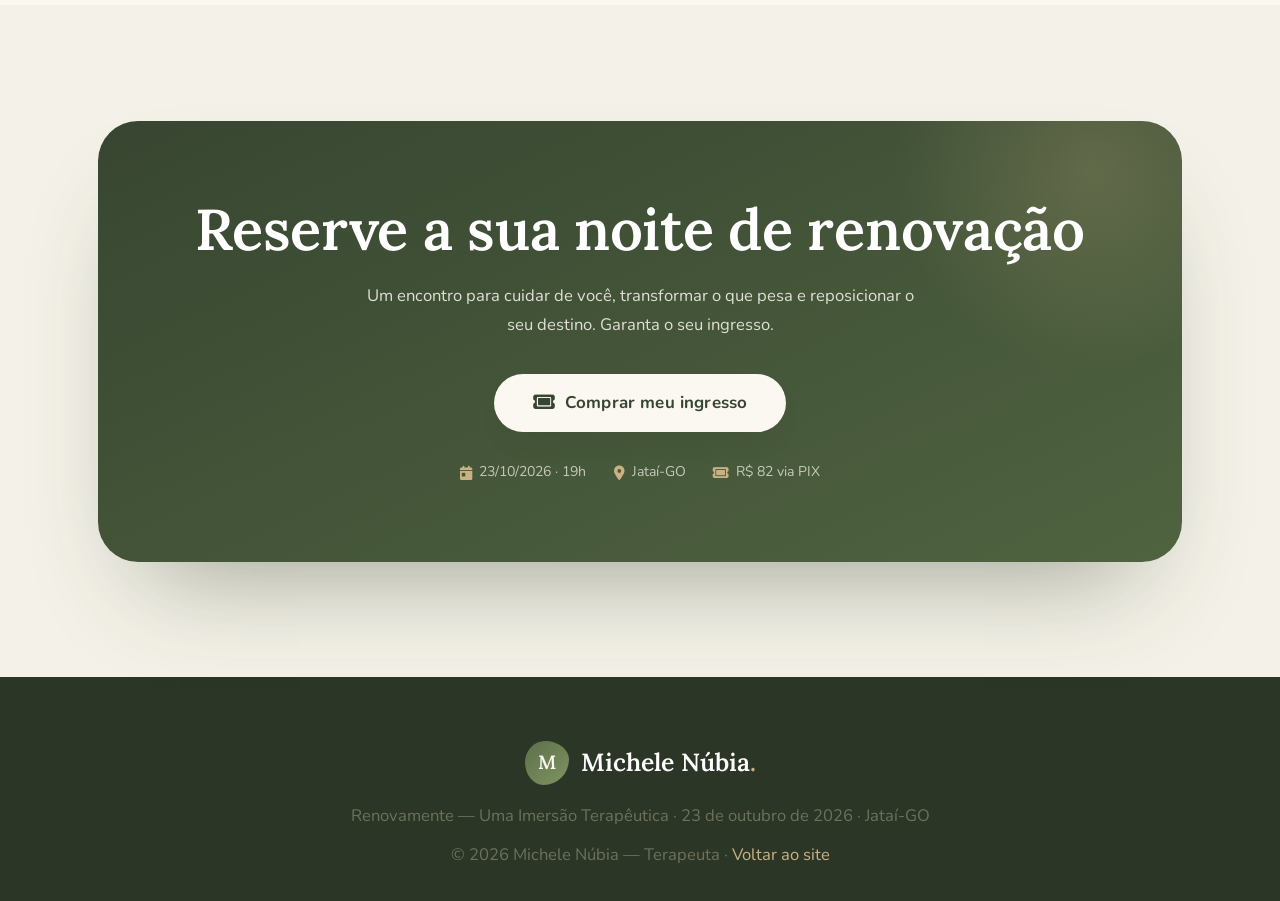
==== commit 023d81ec: "Wordmark do evento no hero: RENOVA (grande) + mente (pequeno) + 2026 Co-Authored-By: Claude Opus 4.8" ====
--- a/renovamente/index.html
+++ b/renovamente/index.html
@@ -93,8 +93,12 @@
     <!-- ===================== HERO ===================== -->
     <section class="ev-hero">
       <div class="container">
-        <span class="eyebrow">Imersão Terapêutica · 2026</span>
-        <h1>Renovamente <span>Uma Imersão Terapêutica</span></h1>
+        <span class="eyebrow">Imersão Terapêutica</span>
+        <h1 class="ev-wordmark">
+          <span class="wm-name">RENOVA<span class="wm-mente">mente</span></span>
+          <span class="wm-year">2026</span>
+        </h1>
+        <p class="ev-subtitle">Uma Imersão Terapêutica</p>
         <p class="ev-tagline">Transforme suas emoções e reposicione o seu destino.</p>
 
         <div class="ev-meta">
--- a/assets/css/renovamente.css
+++ b/assets/css/renovamente.css
@@ -20,6 +20,13 @@
 .ev-hero .eyebrow::before { color: var(--wheat); }
 .ev-hero h1 { color: var(--white); font-size: clamp(2.8rem, 1.6rem + 5.5vw, 5.4rem); font-weight: 600; line-height: 1.04; margin-bottom: 1rem; }
 .ev-hero h1 span { display: block; font-style: italic; font-weight: 500; color: var(--wheat-soft); font-size: 0.62em; }
+
+/* Wordmark do evento: RENOVA (grande) + mente (pequeno) + 2026 */
+.ev-wordmark { display: flex; flex-direction: column; align-items: center; gap: 0.35rem; margin-bottom: 0.7rem; line-height: 0.9; }
+.ev-wordmark .wm-name { display: inline-block; color: var(--white); font-family: var(--font-display); font-weight: 600; text-transform: uppercase; letter-spacing: 0.015em; font-size: clamp(3.2rem, 1.4rem + 8vw, 7rem); }
+.ev-wordmark .wm-mente { display: inline; text-transform: lowercase; font-style: italic; font-weight: 500; font-size: 0.38em; color: var(--wheat-soft); letter-spacing: 0; vertical-align: baseline; }
+.ev-wordmark .wm-year { display: inline-block; font-family: var(--font-body); font-weight: 800; font-size: clamp(0.85rem, 0.65rem + 0.8vw, 1.2rem); letter-spacing: 0.55em; text-indent: 0.55em; color: var(--wheat); }
+.ev-subtitle { font-family: var(--font-display); font-style: italic; font-size: clamp(1.1rem, 1rem + 0.6vw, 1.5rem); color: var(--wheat-soft); margin-bottom: 1.3rem; }
 .ev-tagline { font-size: clamp(1.15rem, 1rem + 0.8vw, 1.5rem); color: rgba(250, 248, 240, 0.9); font-family: var(--font-display); font-style: italic; max-width: 30ch; margin: 0 auto 2rem; }
 
 .ev-meta { display: flex; flex-wrap: wrap; justify-content: center; gap: 0.7rem 0.9rem; margin-bottom: 2.2rem; }
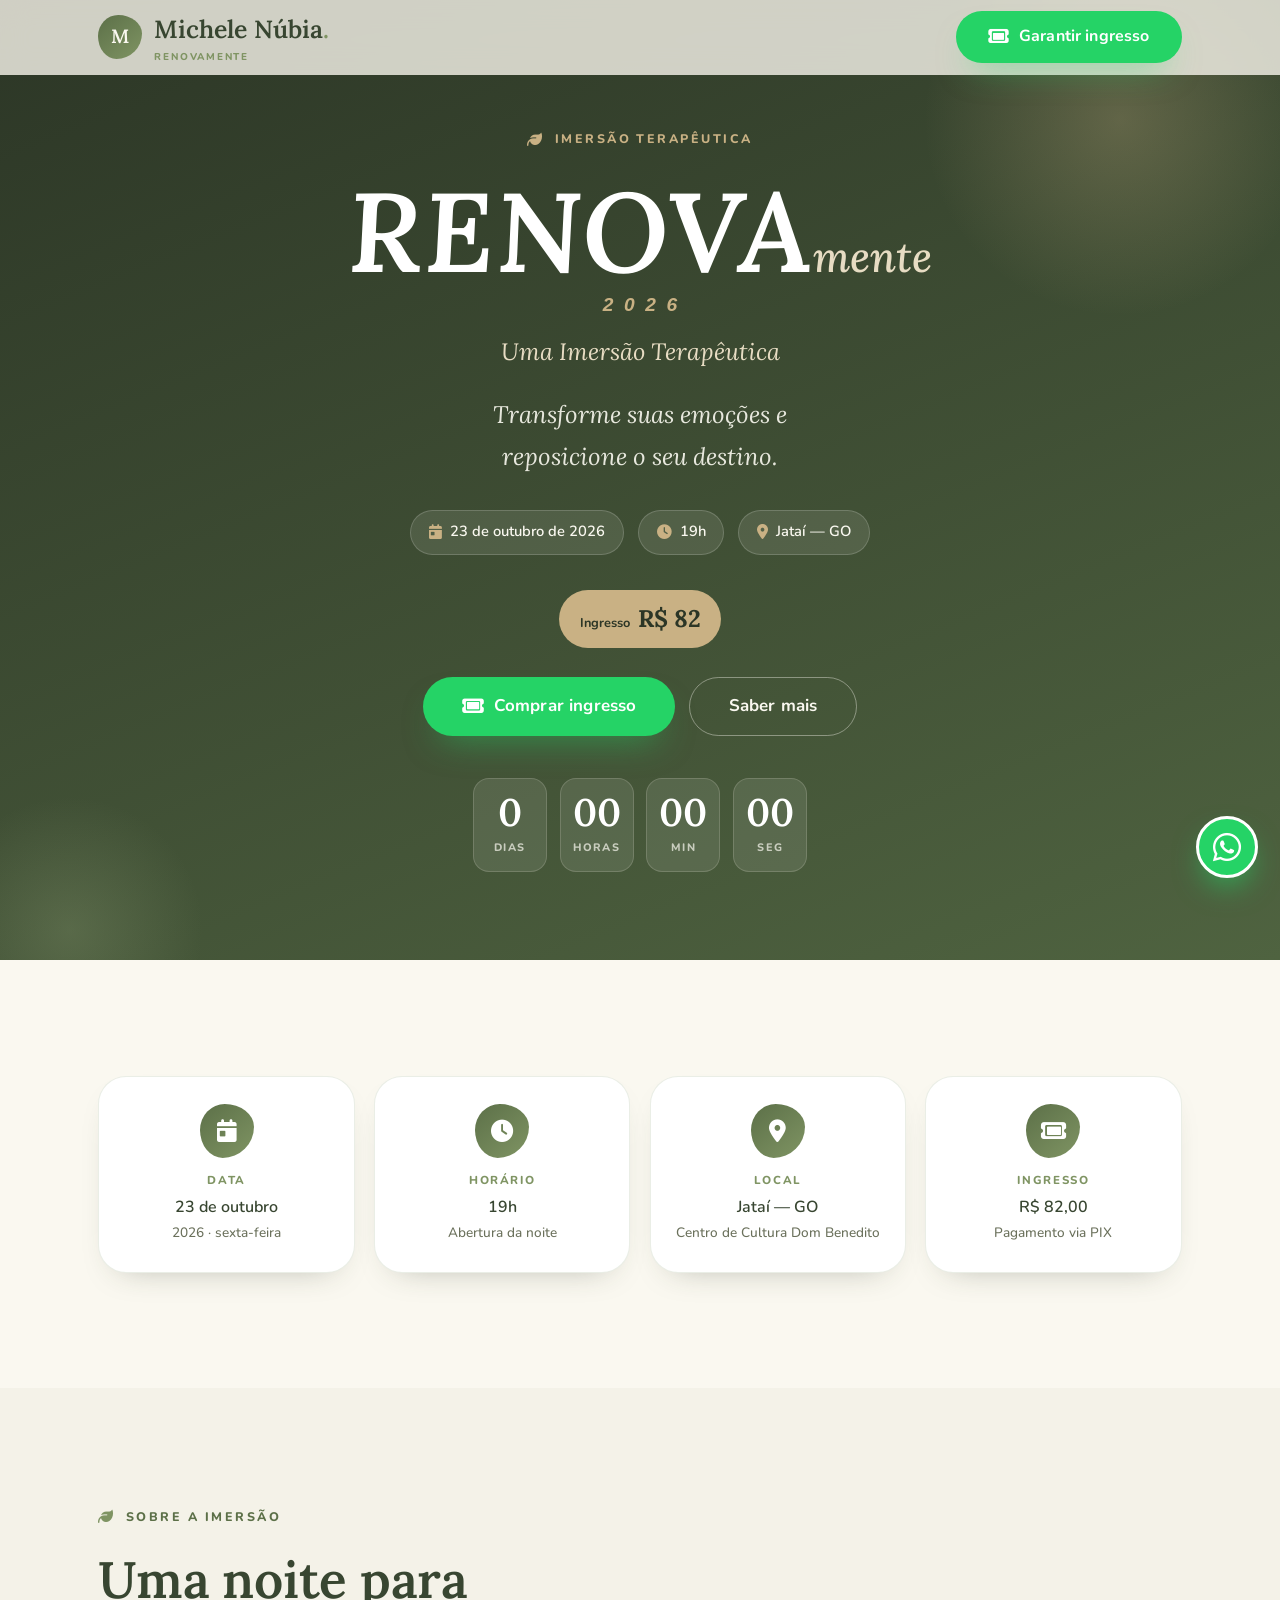
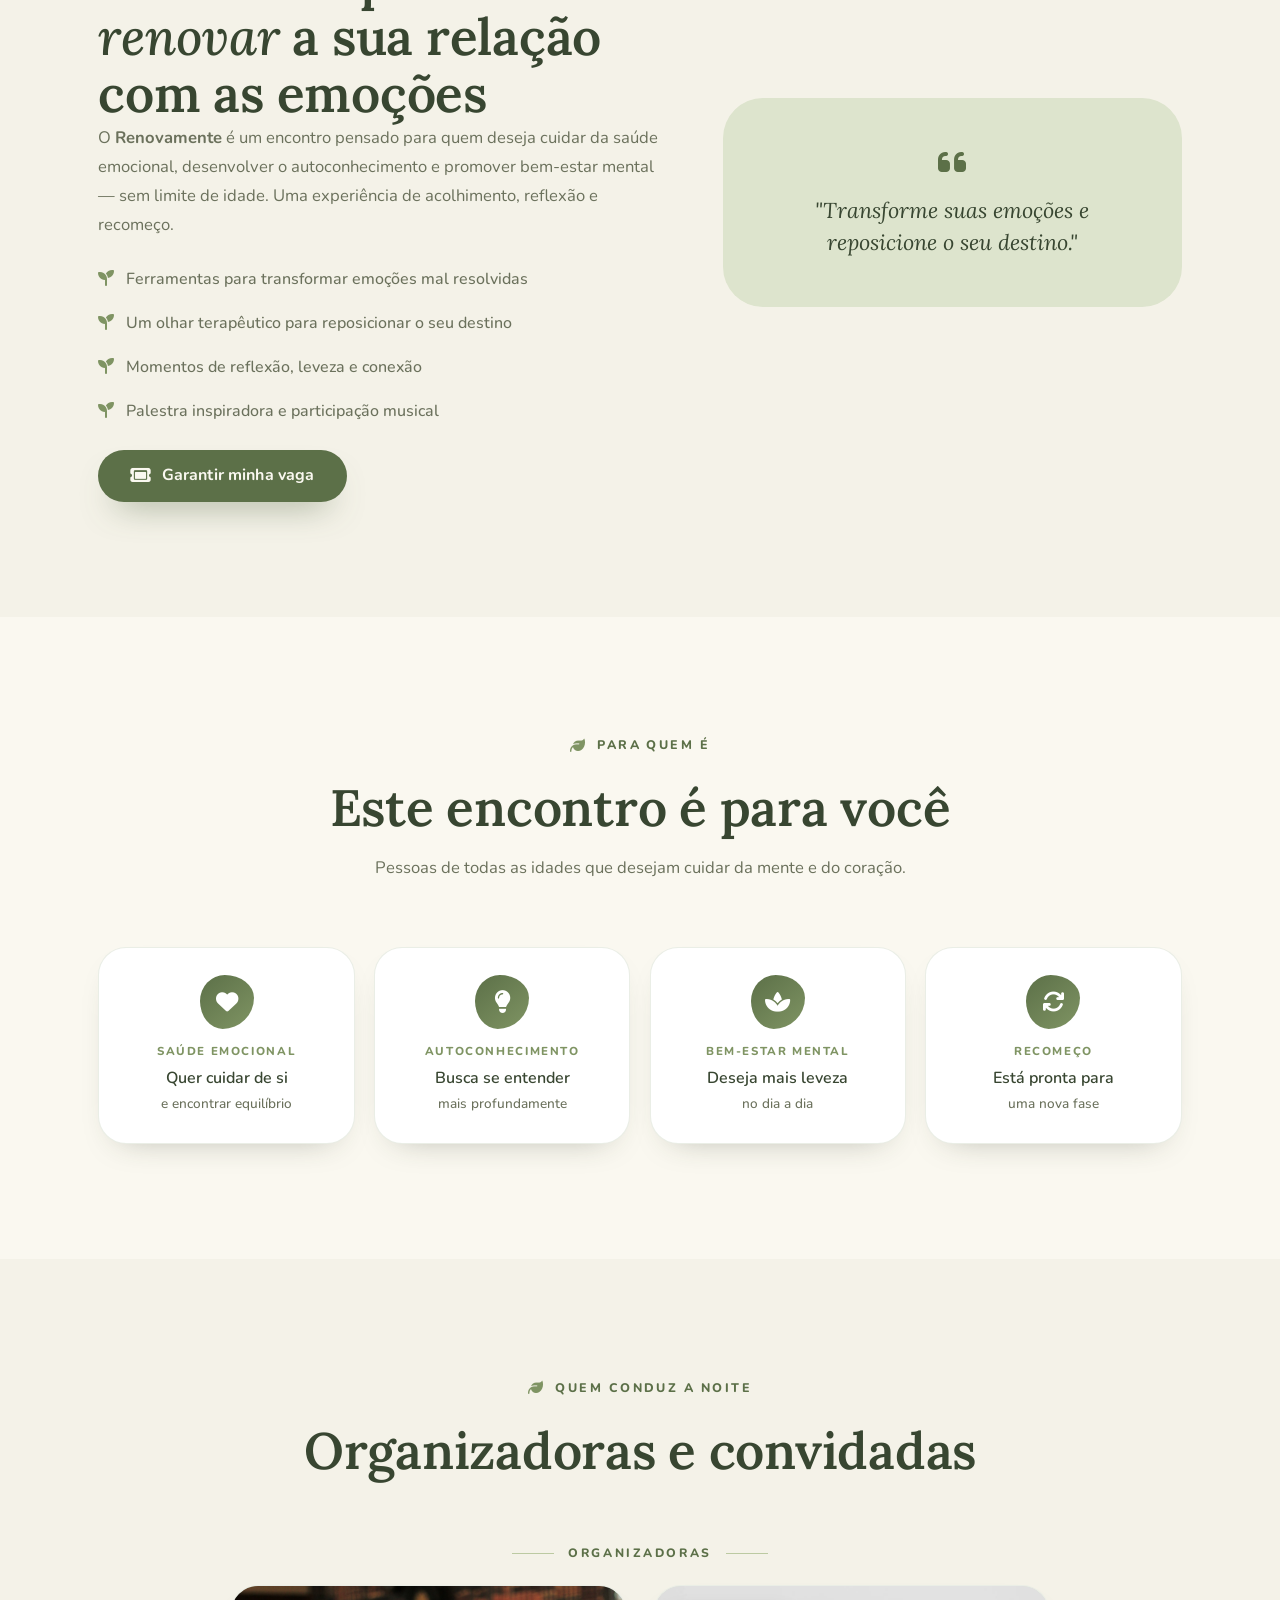
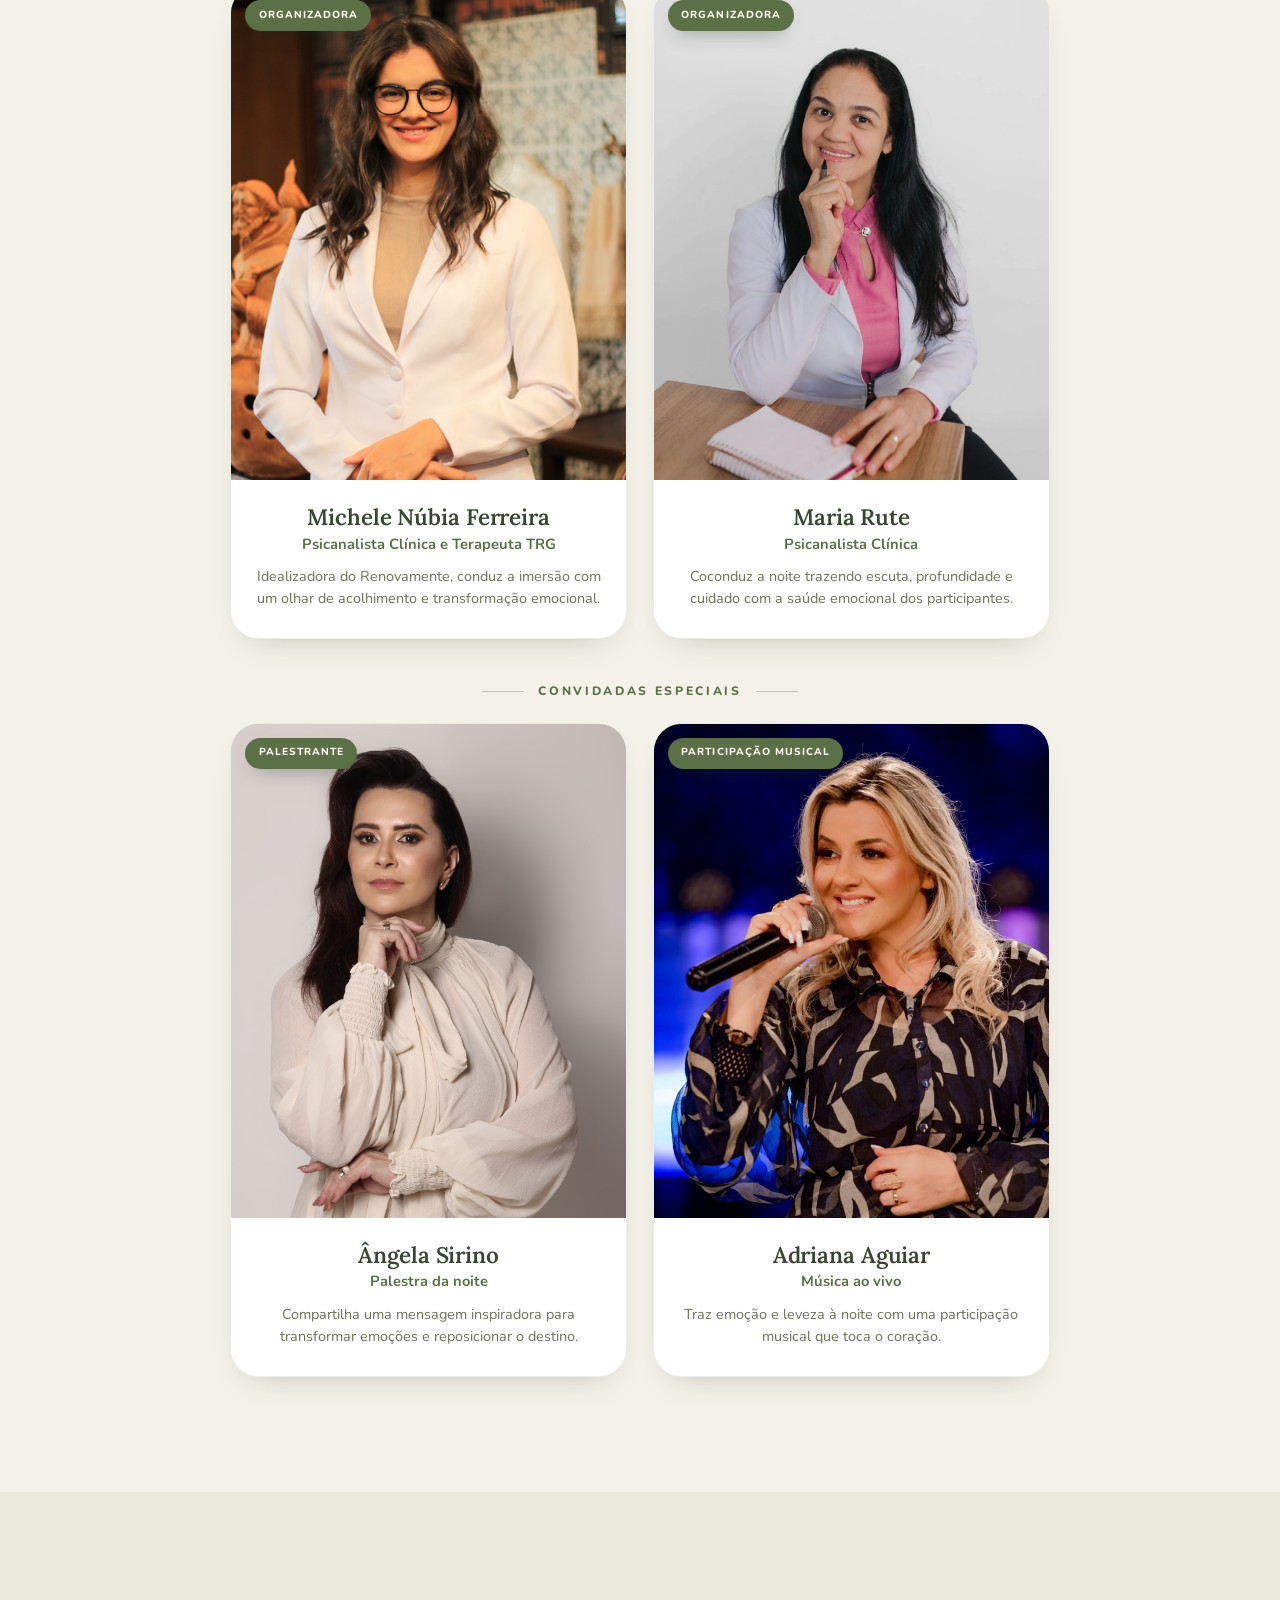
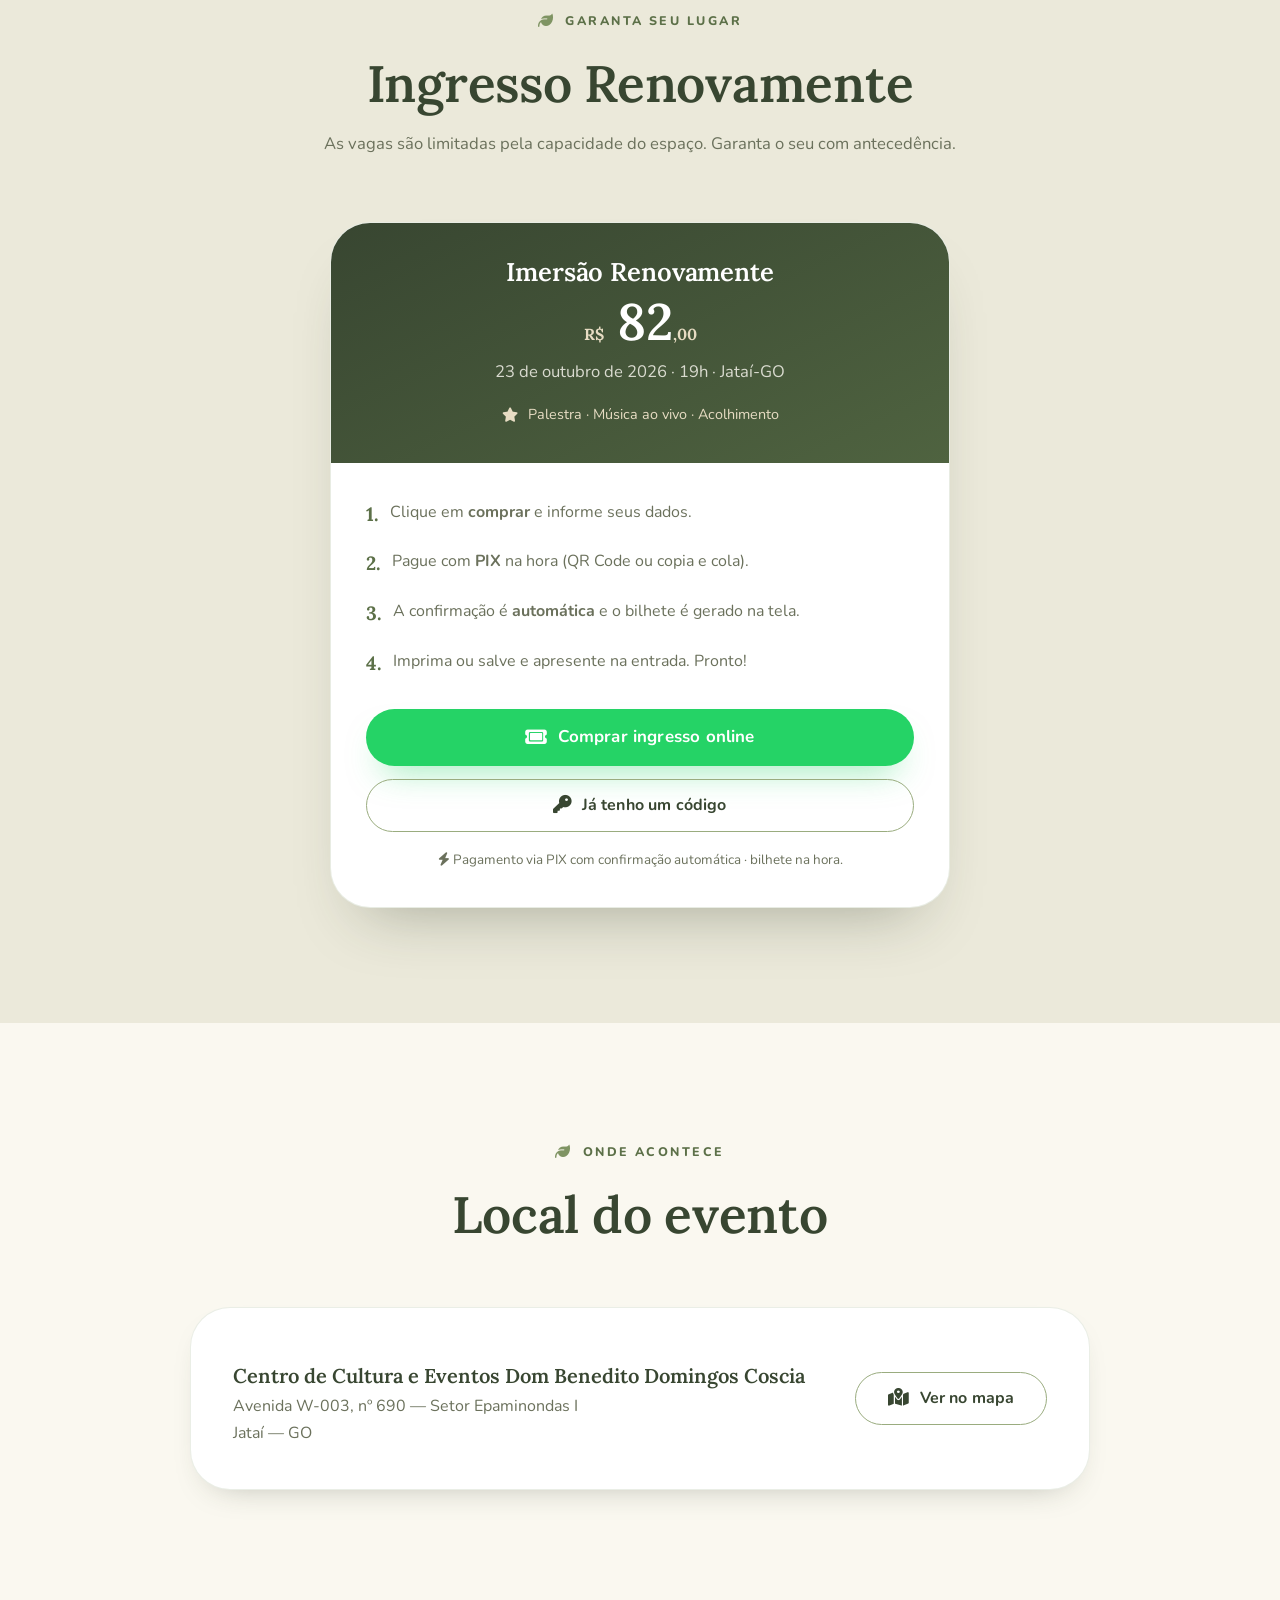
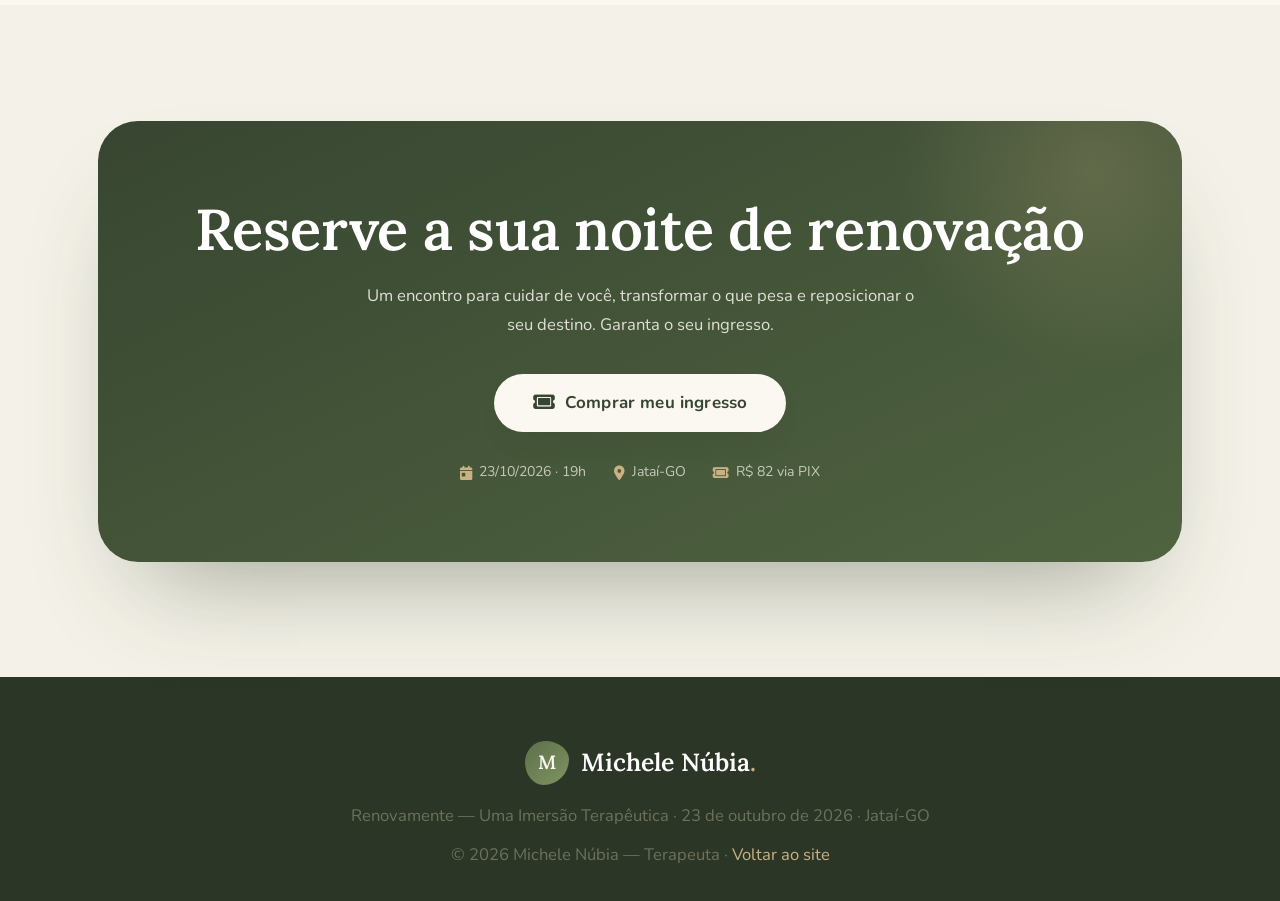
==== commit d2094680: "Corrige nome da palestrante: Ângela Sirino (antes Cirino) - Atualiza texto, alt, dados estruturados " ====
--- a/renovamente/index.html
+++ b/renovamente/index.html
@@ -6,7 +6,7 @@
 
   <!-- ===================== SEO ===================== -->
   <title>Renovamente — Uma Imersão Terapêutica | 23/10/2026 · Jataí-GO</title>
-  <meta name="description" content="Renovamente – Uma Imersão Terapêutica com Michele Núbia e Maria Rute. Palestra com Ângela Cirino e participação musical de Adriana Aguiar. 23 de outubro de 2026, 19h, em Jataí-GO. Ingressos R$ 82 via PIX. Transforme suas emoções e reposicione o seu destino.">
+  <meta name="description" content="Renovamente – Uma Imersão Terapêutica com Michele Núbia e Maria Rute. Palestra com Ângela Sirino e participação musical de Adriana Aguiar. 23 de outubro de 2026, 19h, em Jataí-GO. Ingressos R$ 82 via PIX. Transforme suas emoções e reposicione o seu destino.">
   <meta name="robots" content="index, follow, max-image-preview:large">
   <meta name="theme-color" content="#2c3626">
   <link rel="canonical" href="https://michelenubiapsi.com.br/renovamente/">
@@ -40,7 +40,7 @@
     "@context": "https://schema.org",
     "@type": "Event",
     "name": "Renovamente – Uma Imersão Terapêutica",
-    "description": "Uma imersão terapêutica para transformar suas emoções e reposicionar o seu destino. Com Michele Núbia Ferreira e Maria Rute (psicanalistas), palestra com Ângela Cirino e participação musical de Adriana Aguiar.",
+    "description": "Uma imersão terapêutica para transformar suas emoções e reposicionar o seu destino. Com Michele Núbia Ferreira e Maria Rute (psicanalistas), palestra com Ângela Sirino e participação musical de Adriana Aguiar.",
     "startDate": "2026-10-23T19:00:00-03:00",
     "endDate": "2026-10-23T22:00:00-03:00",
     "eventStatus": "https://schema.org/EventScheduled",
@@ -62,7 +62,7 @@
       { "@type": "Person", "name": "Maria Rute" }
     ],
     "performer": [
-      { "@type": "Person", "name": "Ângela Cirino" },
+      { "@type": "Person", "name": "Ângela Sirino" },
       { "@type": "Person", "name": "Adriana Aguiar" }
     ],
     "offers": {
@@ -213,10 +213,10 @@
           <div class="person-card reveal">
             <div class="person-photo">
               <span class="tag">Palestrante</span>
-              <img src="/assets/img/equipe/angela-cirino.jpg" alt="Ângela Cirino" loading="lazy" width="900" height="1125">
+              <img src="/assets/img/equipe/angela-sirino.jpg" alt="Ângela Sirino" loading="lazy" width="900" height="1125">
             </div>
             <div class="person-body">
-              <h3>Ângela Cirino</h3>
+              <h3>Ângela Sirino</h3>
               <p class="role">Palestra da noite</p>
               <p class="desc">Compartilha uma mensagem inspiradora para transformar emoções e reposicionar o destino.</p>
             </div>
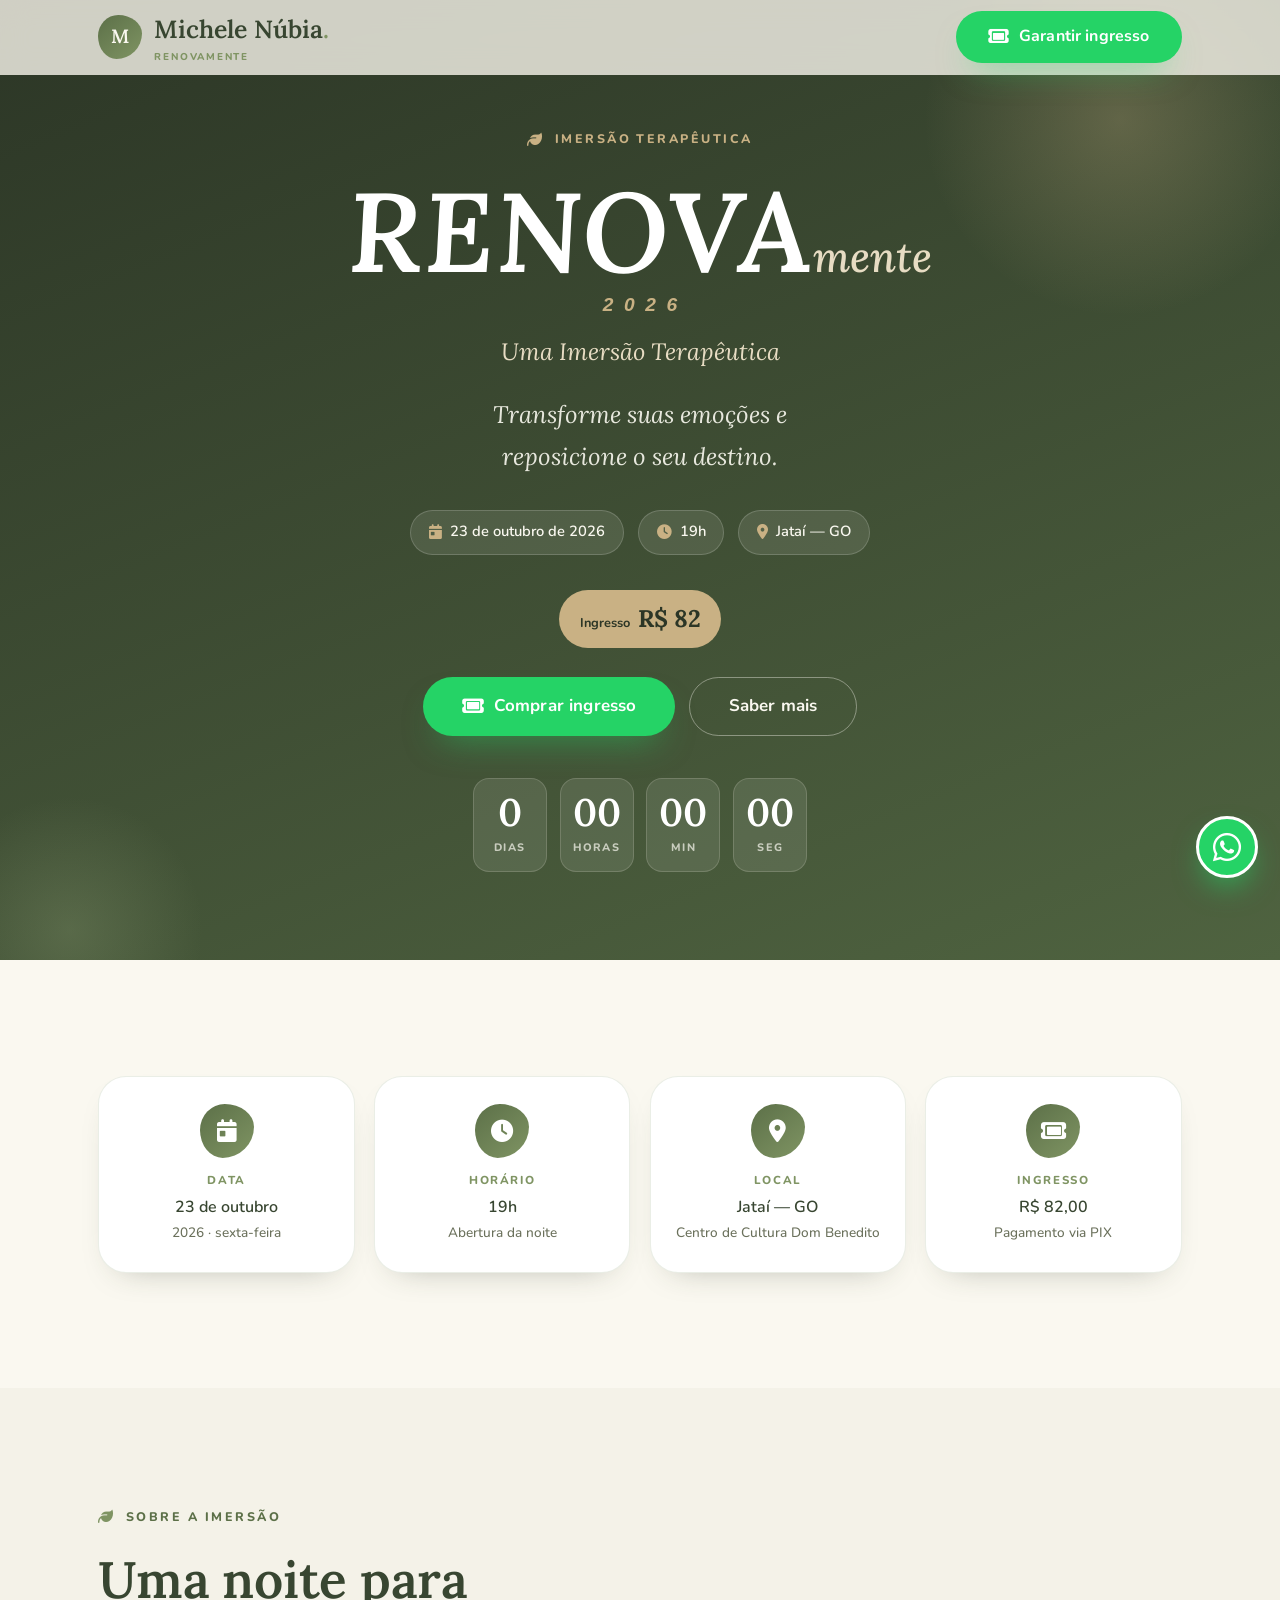
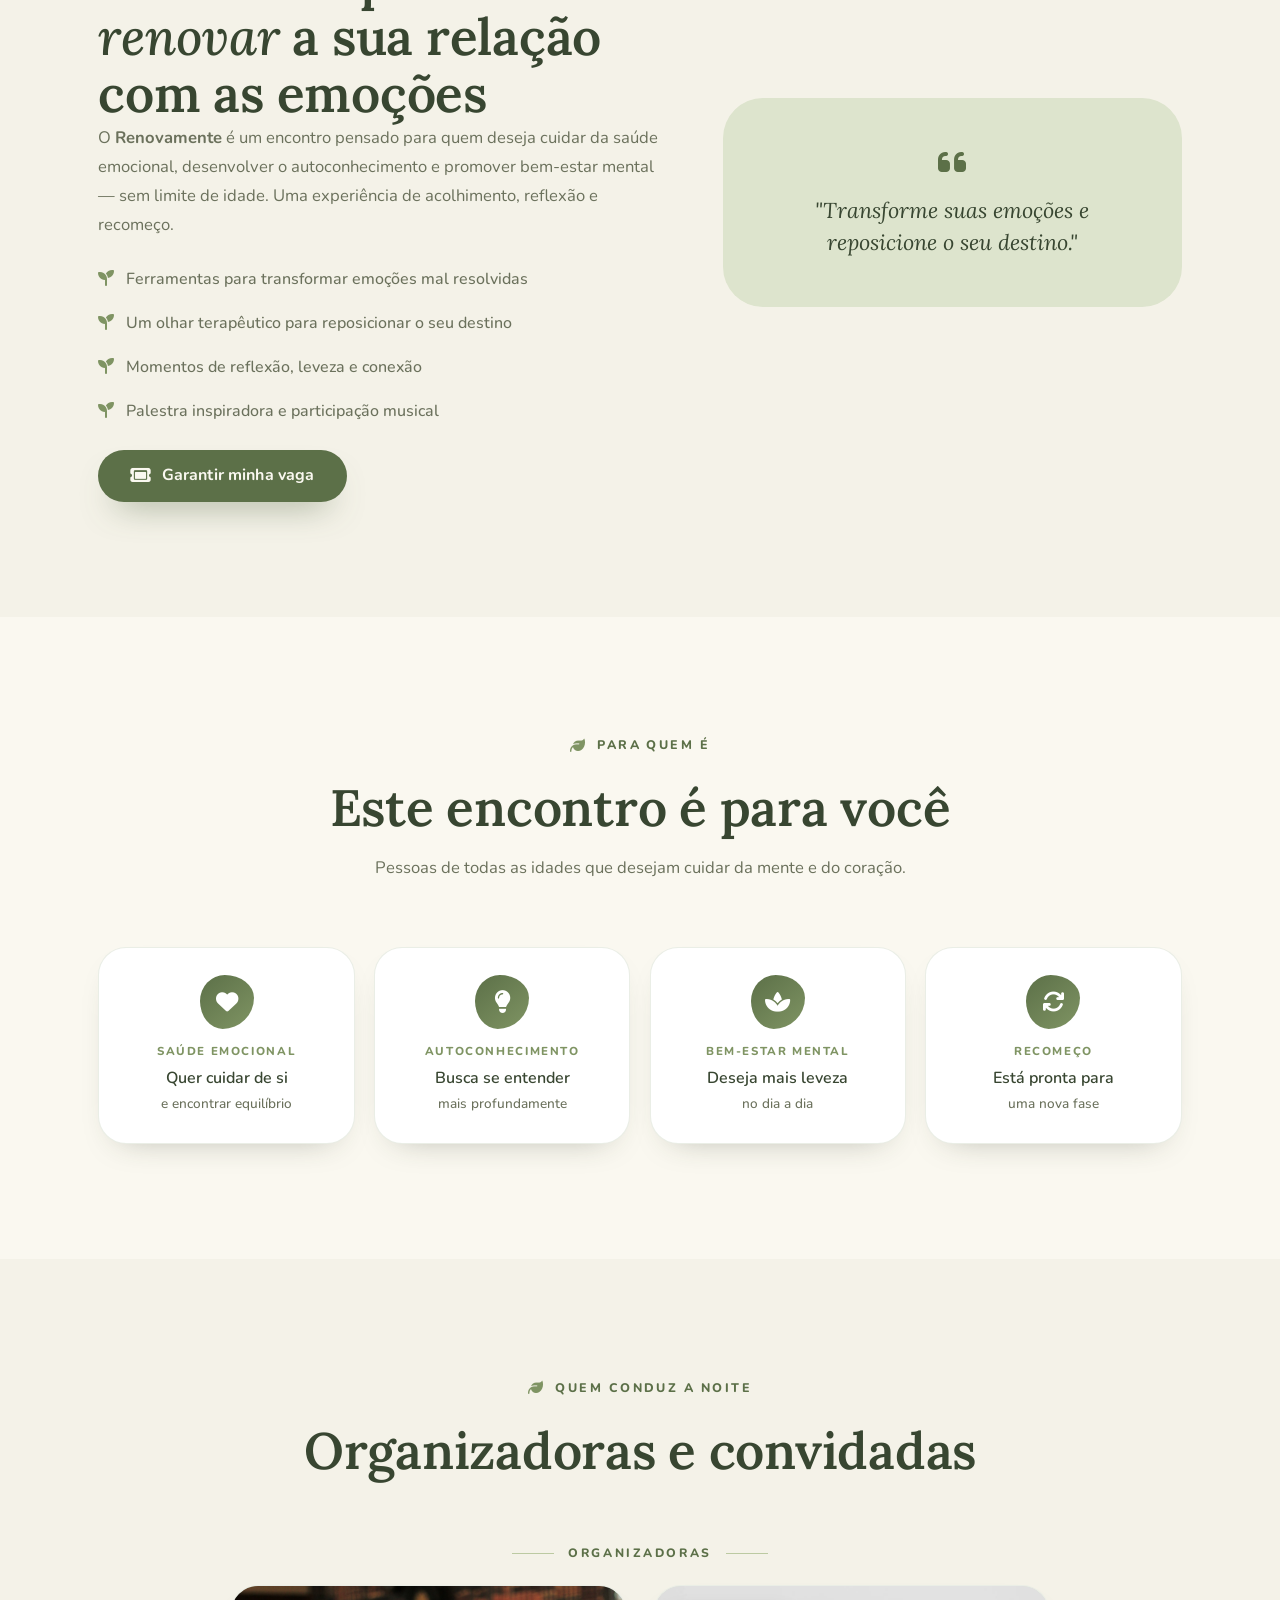
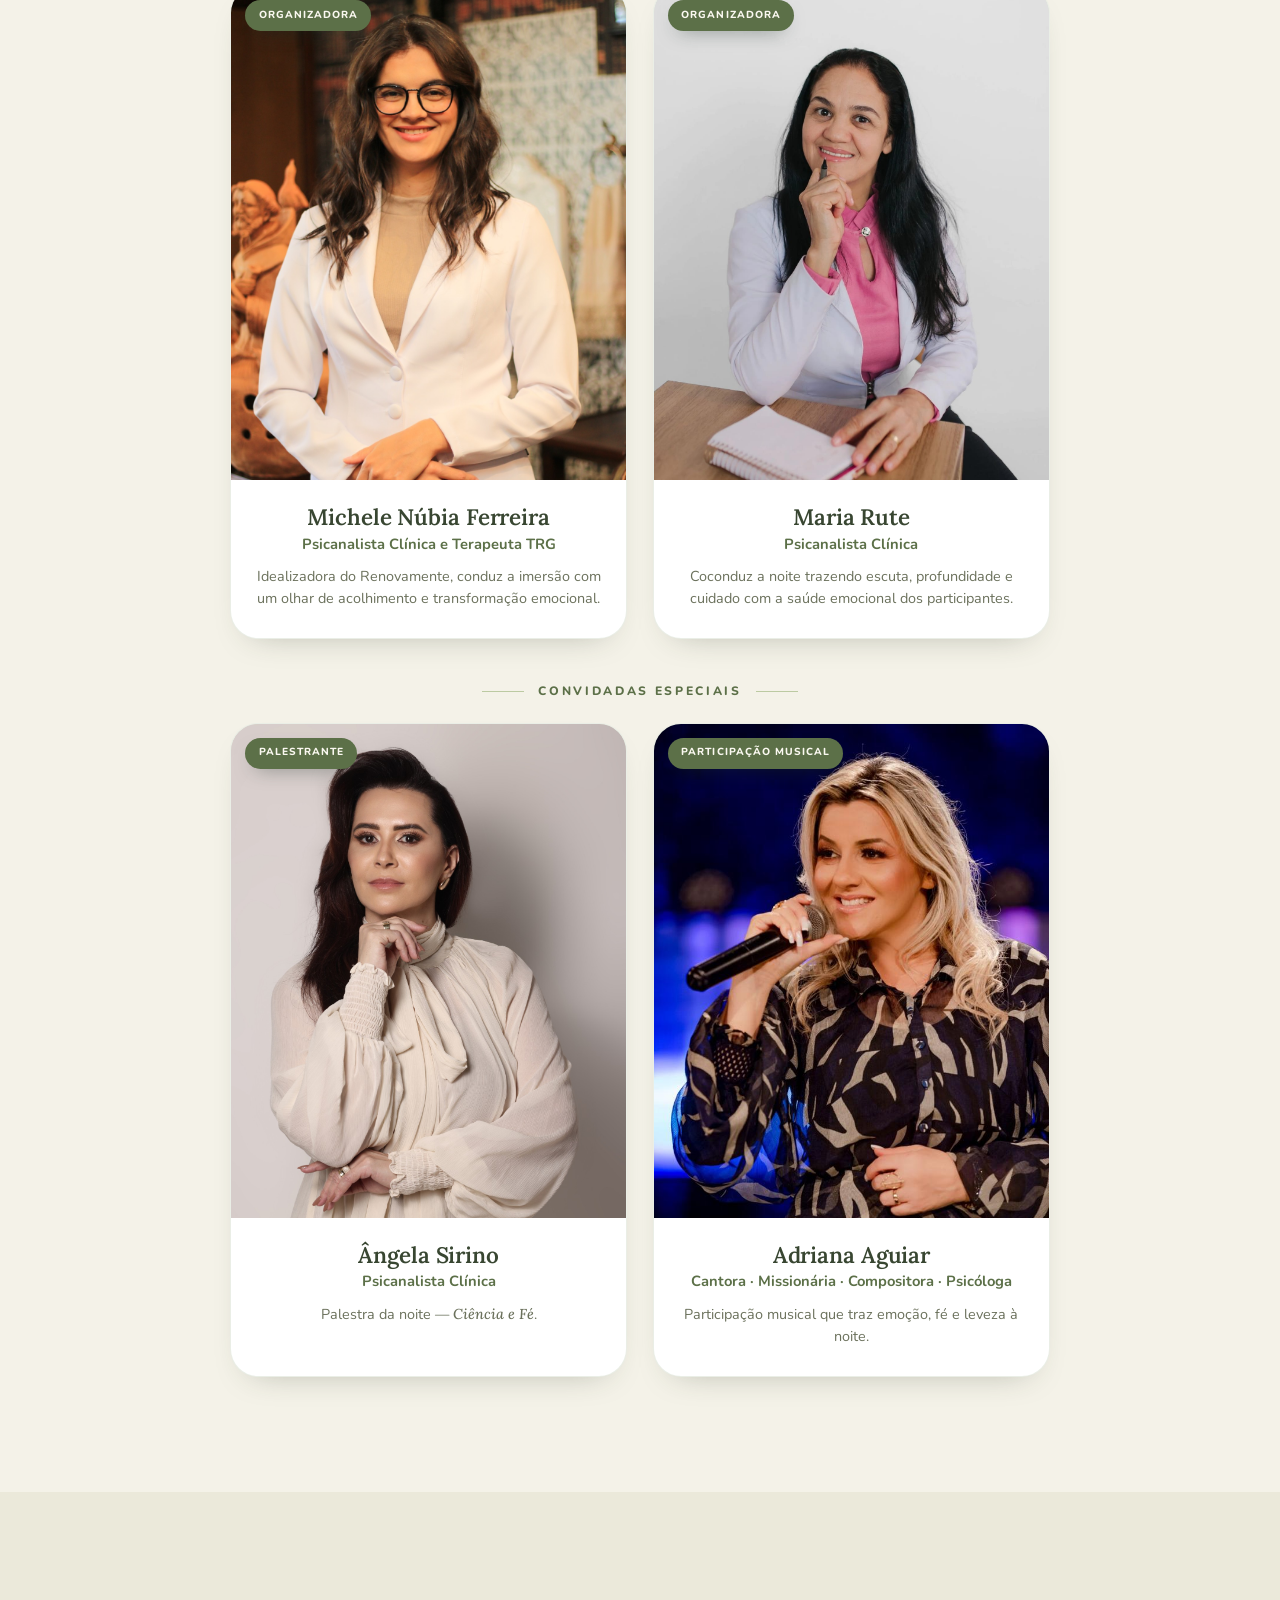
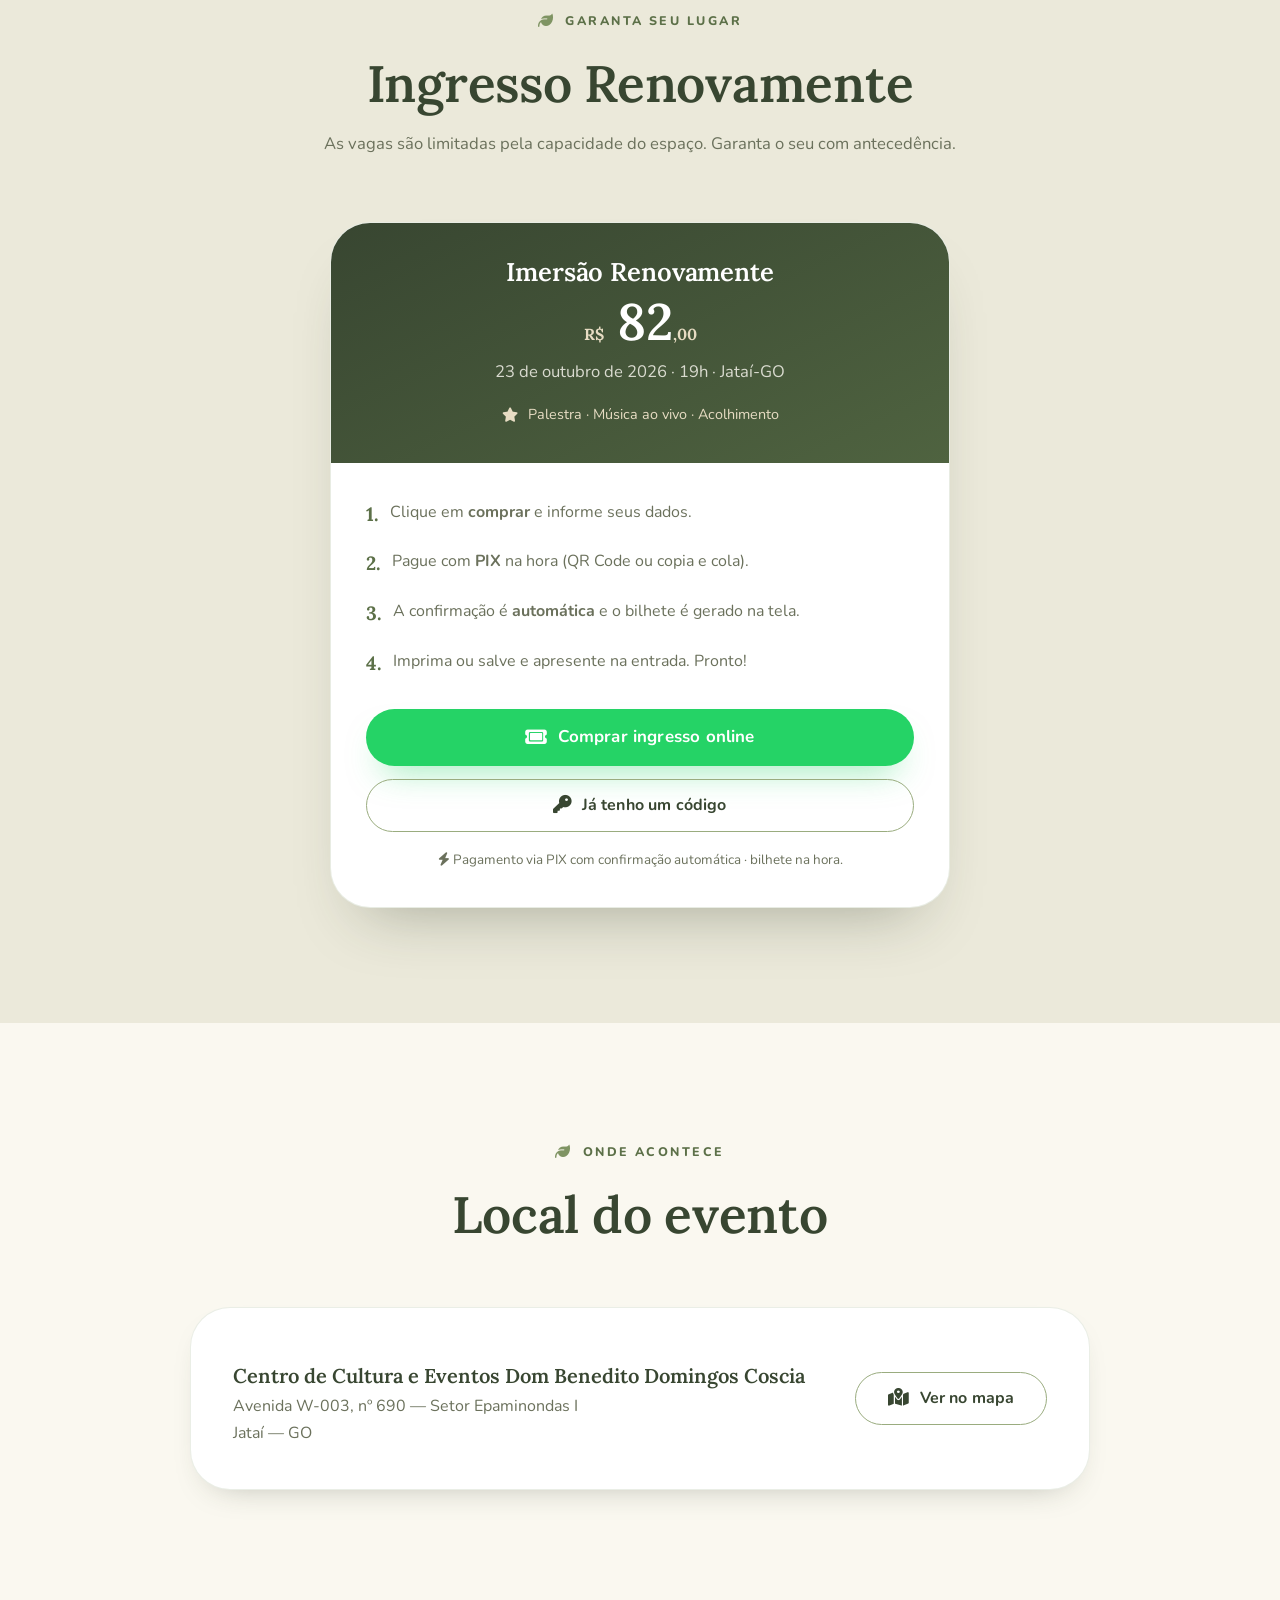
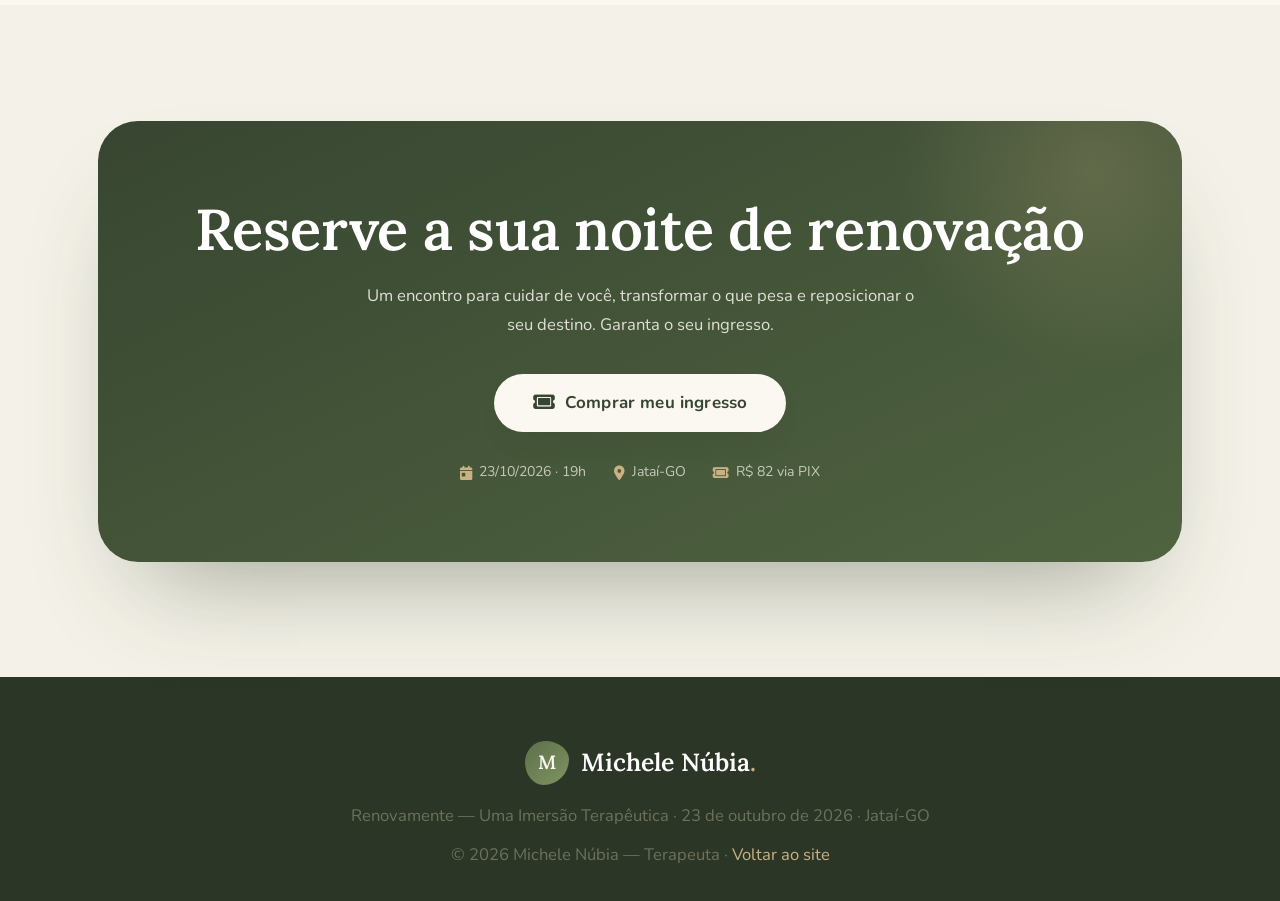
==== commit 4913f0db: "Atualiza credenciais das convidadas do Renovamente - Ângela Sirino: Psicanalista Clínica · palestra " ====
--- a/renovamente/index.html
+++ b/renovamente/index.html
@@ -217,8 +217,8 @@
             </div>
             <div class="person-body">
               <h3>Ângela Sirino</h3>
-              <p class="role">Palestra da noite</p>
-              <p class="desc">Compartilha uma mensagem inspiradora para transformar emoções e reposicionar o destino.</p>
+              <p class="role">Psicanalista Clínica</p>
+              <p class="desc">Palestra da noite — <em>Ciência e Fé</em>.</p>
             </div>
           </div>
           <div class="person-card reveal">
@@ -228,8 +228,8 @@
             </div>
             <div class="person-body">
               <h3>Adriana Aguiar</h3>
-              <p class="role">Música ao vivo</p>
-              <p class="desc">Traz emoção e leveza à noite com uma participação musical que toca o coração.</p>
+              <p class="role">Cantora · Missionária · Compositora · Psicóloga</p>
+              <p class="desc">Participação musical que traz emoção, fé e leveza à noite.</p>
             </div>
           </div>
         </div>
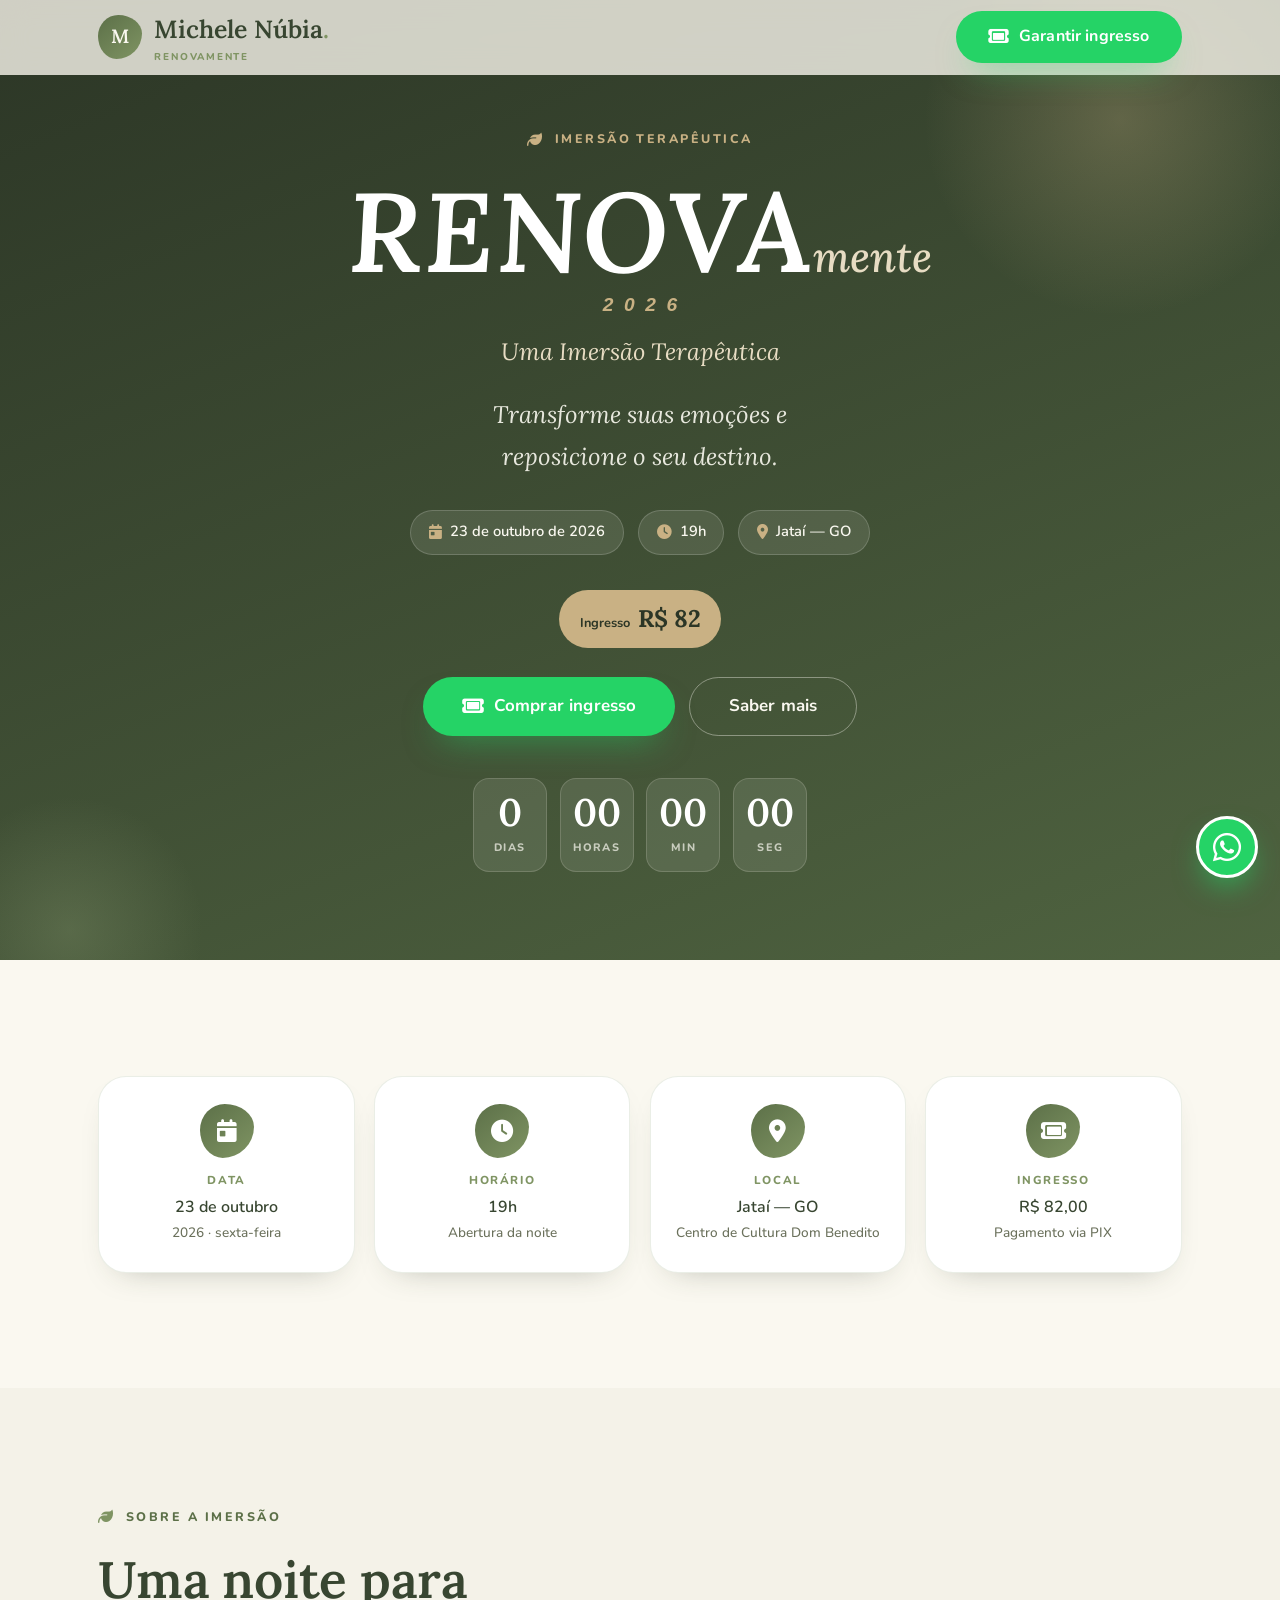
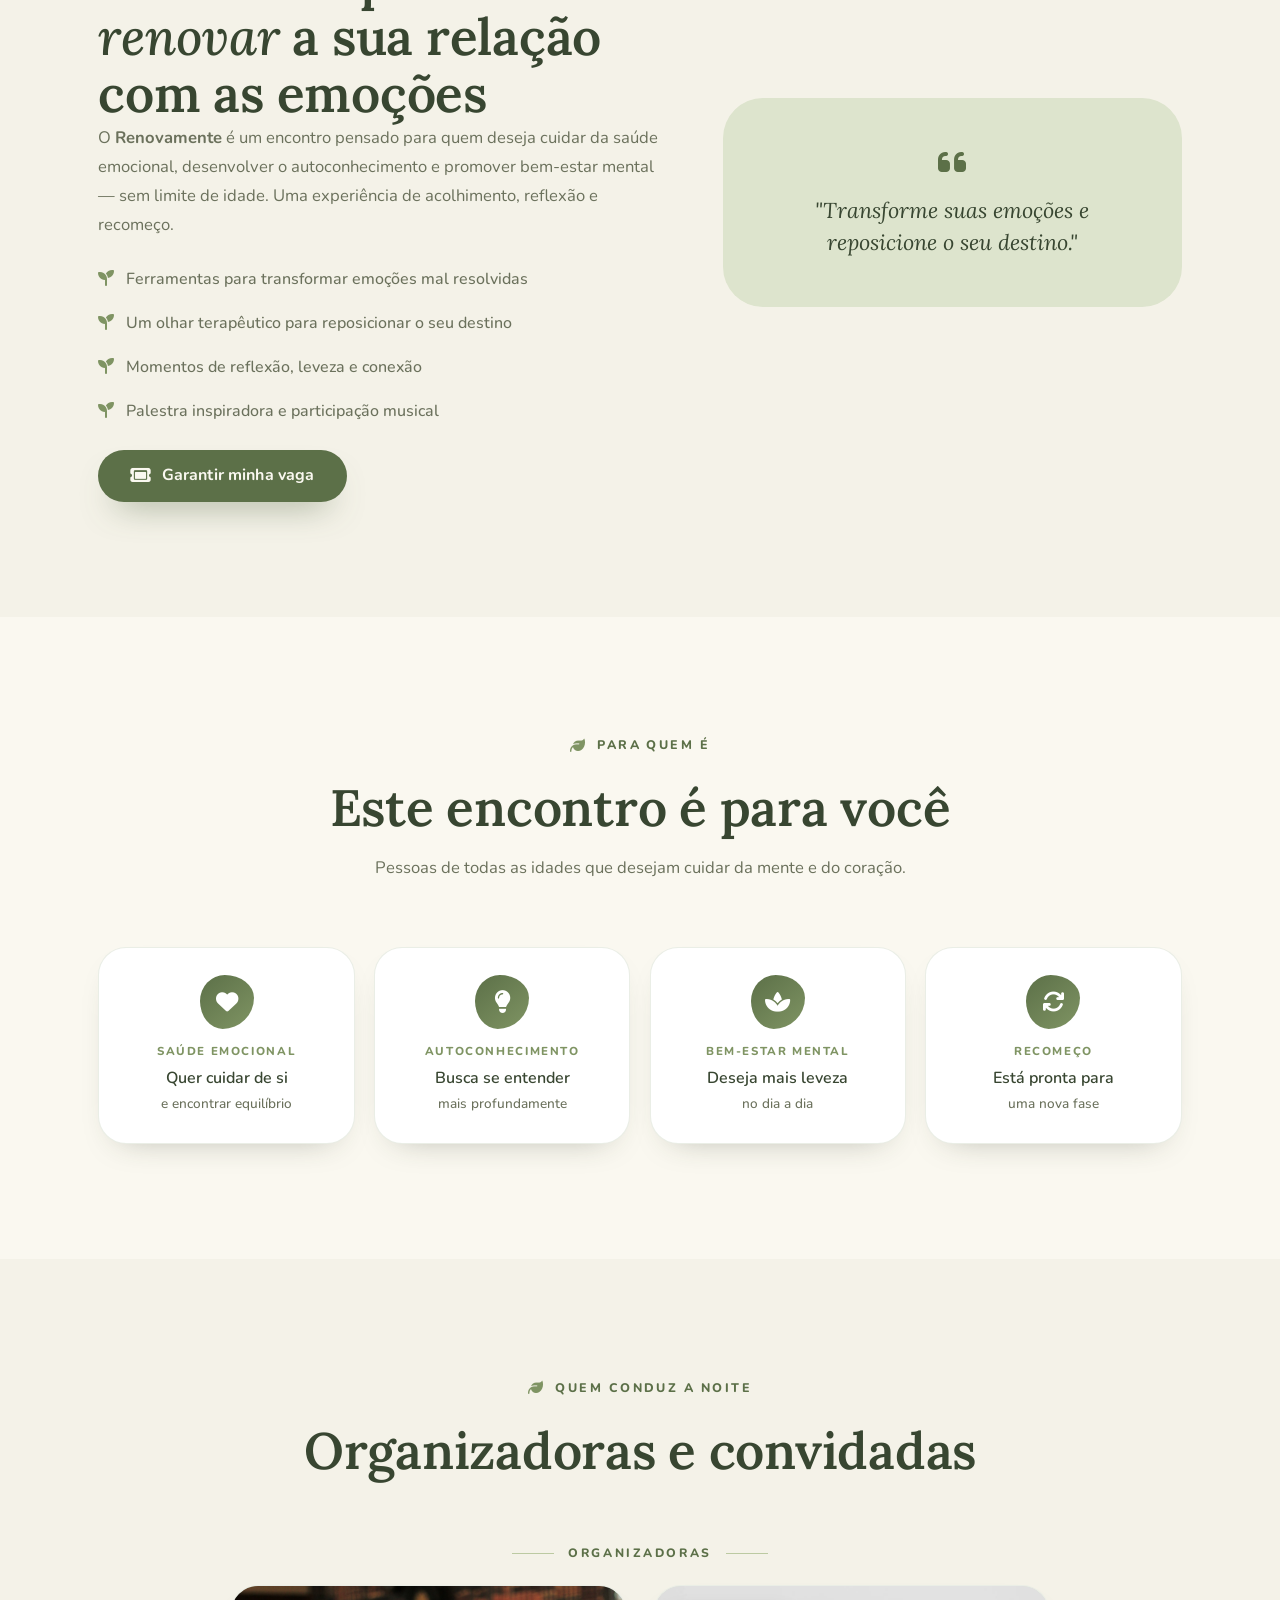
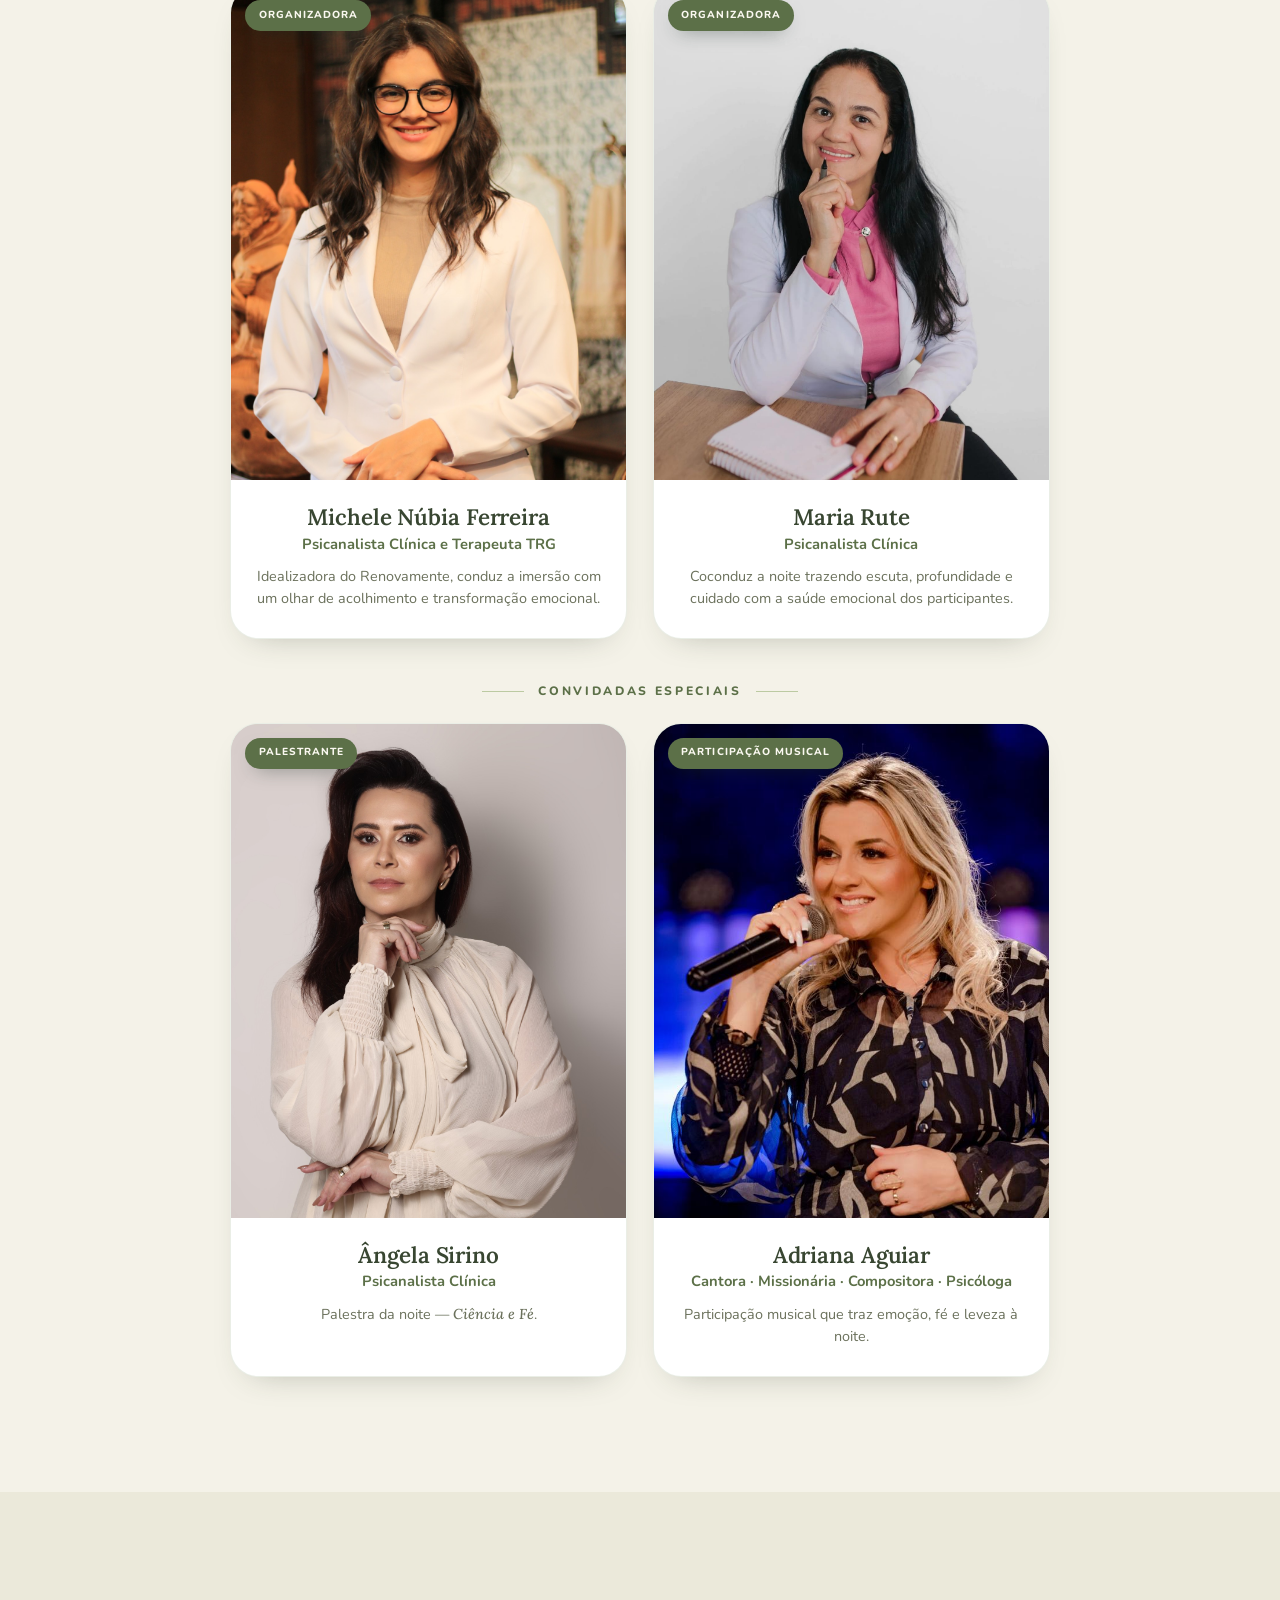
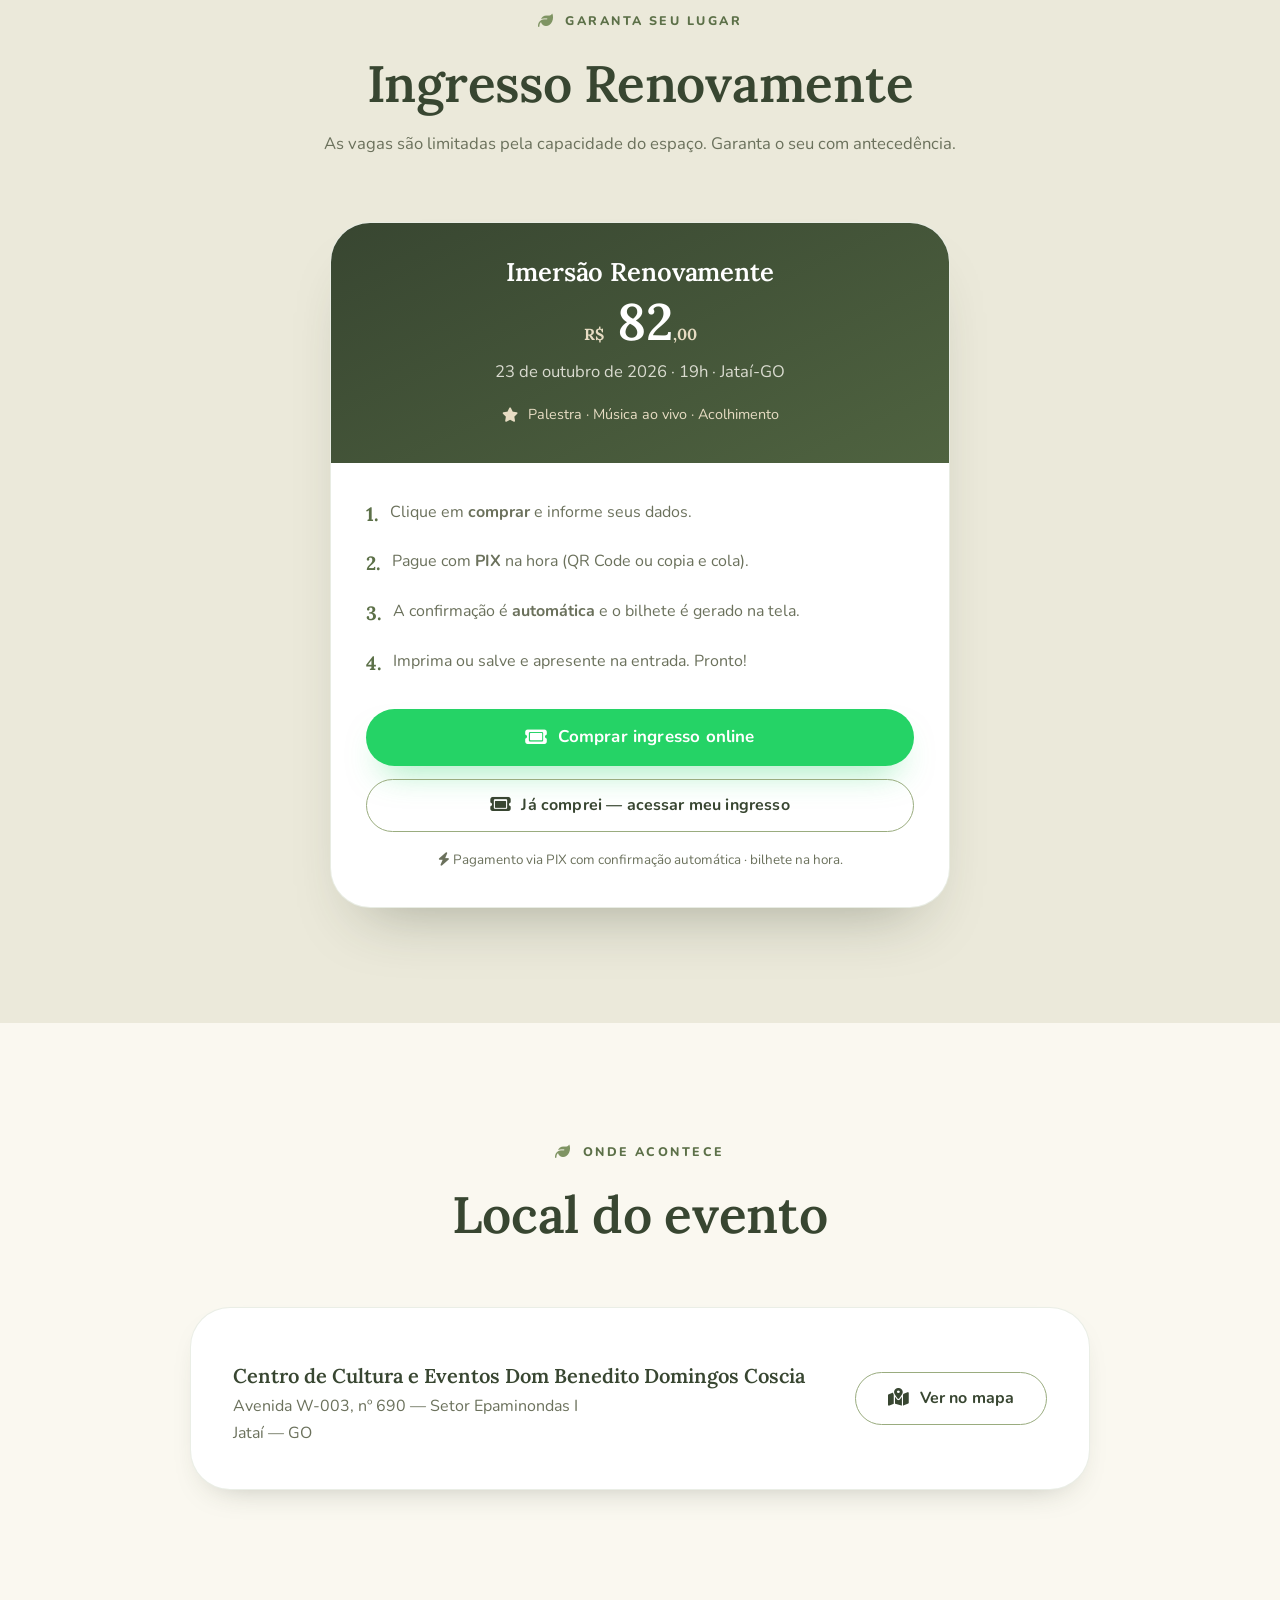
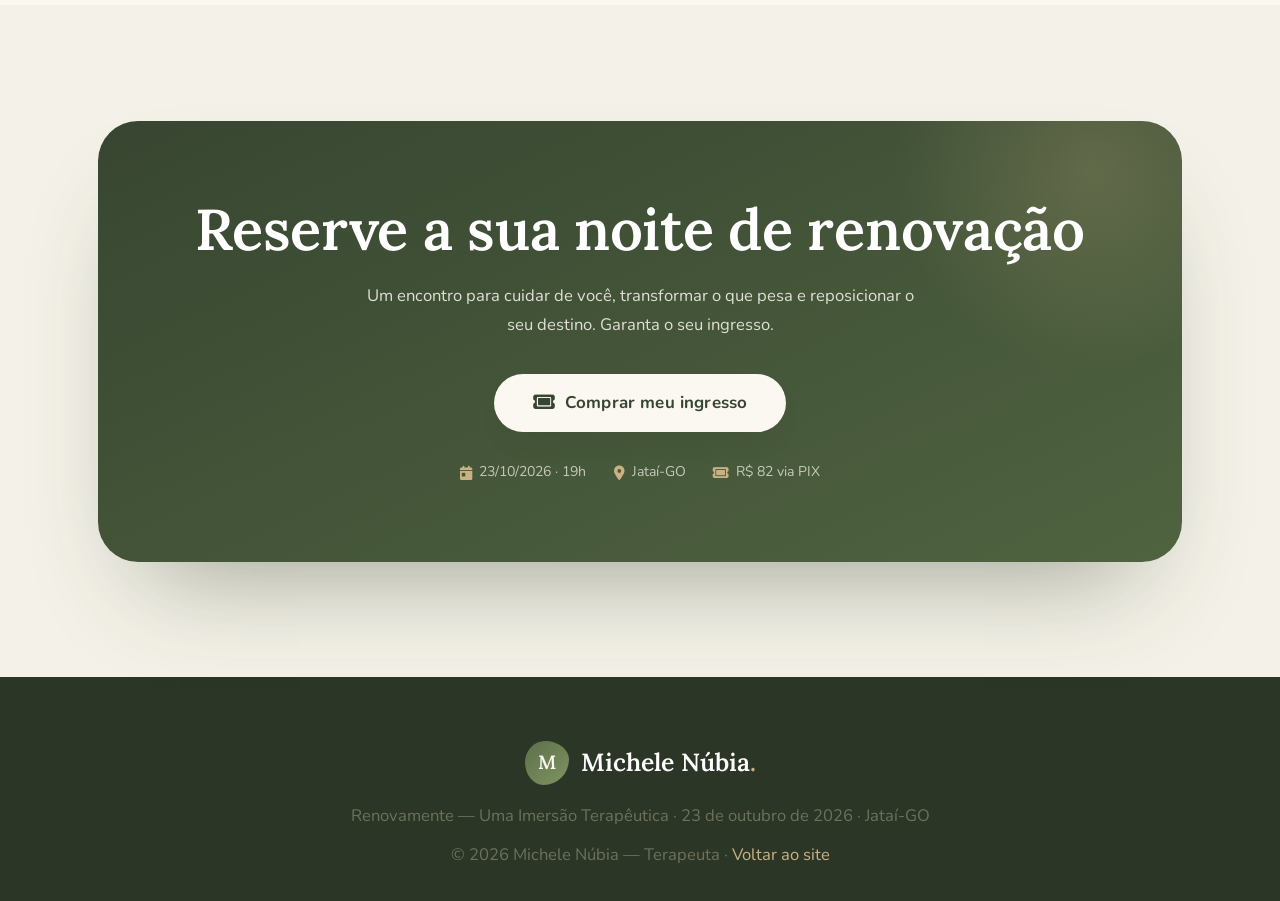
==== commit 7c6e3961: "Bilhete: buscar ingresso pelo CPF (auto-atendimento) - Comprador acessa o bilhete digitando o CPF us" ====
--- a/renovamente/index.html
+++ b/renovamente/index.html
@@ -261,7 +261,7 @@
             </ol>
 
             <a href="/renovamente/comprar/" class="btn btn-wa btn-block btn-lg"><i class="fas fa-ticket"></i> Comprar ingresso online</a>
-            <a href="/renovamente/bilhete/" class="btn btn-outline btn-block" style="margin-top:0.8rem"><i class="fas fa-key"></i> Já tenho um código</a>
+            <a href="/renovamente/bilhete/" class="btn btn-outline btn-block" style="margin-top:0.8rem"><i class="fas fa-ticket"></i> Já comprei — acessar meu ingresso</a>
             <p class="ticket-note"><i class="fas fa-bolt"></i> Pagamento via PIX com confirmação automática · bilhete na hora.</p>
           </div>
         </div>
@@ -321,6 +321,7 @@
   </a>
 
   <script src="/assets/js/main.js" defer></script>
+  <script src="/assets/js/renov-track.js" defer></script>
   <script>
     /* Contagem regressiva */
     (function () {
